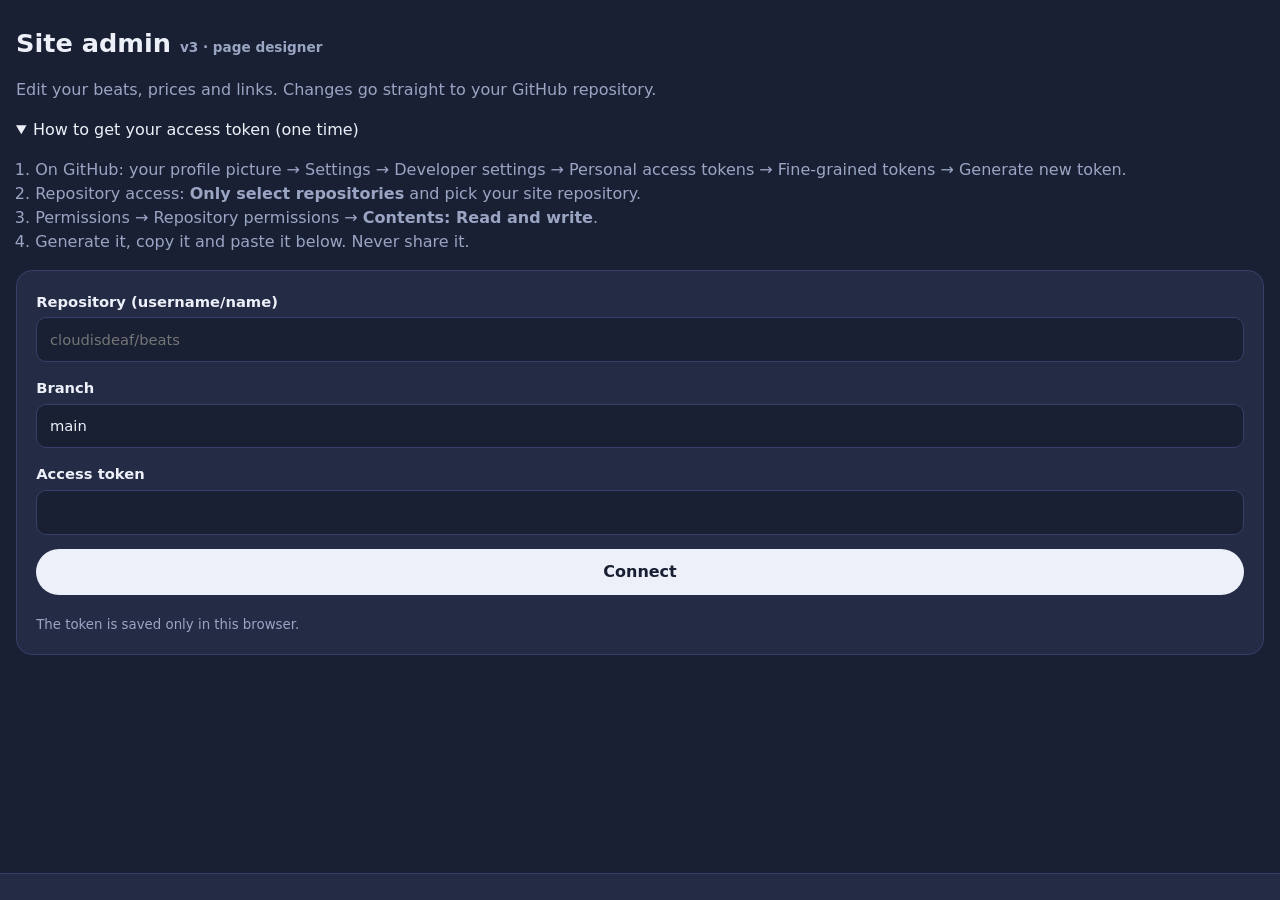
==== admin.html @ 8f8fac85 "admin.html" ====
<!DOCTYPE html>
<html lang="en">
<head>
<meta charset="utf-8">
<meta name="viewport" content="width=device-width, initial-scale=1">
<meta name="robots" content="noindex,nofollow">
<title>Site admin</title>
<style>
:root{--bg:#1a2033;--sf:#232b45;--ln:#36406a;--tx:#edf0f8;--mu:#9aa5c4;--ac:#a5b8ff}
*{box-sizing:border-box}
body{margin:0;background:var(--bg);color:var(--tx);font:16px/1.5 system-ui,-apple-system,"Segoe UI",sans-serif;padding-bottom:90px}
.w{width:min(1500px,100% - 2rem);margin:0 auto}
h1{font-size:1.6rem;margin:1.5rem 0 .2rem}h2{font-size:1.2rem;margin:2rem 0 .8rem}
p,small{color:var(--mu)}small{display:block;margin-top:.3rem;word-break:break-all}
.card{background:var(--sf);border:1px solid var(--ln);border-radius:16px;padding:1.2rem;margin:.8rem 0;display:grid;gap:.9rem}
label{display:grid;gap:.3rem;font-weight:600;font-size:.92rem}label.row{display:flex;gap:.6rem;align-items:center}
input,textarea,select{width:100%;background:var(--bg);color:var(--tx);border:1px solid var(--ln);border-radius:10px;padding:.65rem .8rem;font:inherit;font-weight:400}
input[type=checkbox]{width:auto}input[type=file]{padding:.5rem}
input:focus,textarea:focus,select:focus,button:focus-visible{outline:2px solid var(--ac);outline-offset:2px}
button{font:inherit;font-weight:600;border:0;border-radius:999px;padding:.7rem 1.3rem;cursor:pointer;background:var(--tx);color:var(--bg)}
button.sec{background:transparent;color:var(--tx);border:1px solid var(--ln)}button.del{background:transparent;color:#ff9b9b;border:1px solid #6a3640;justify-self:start}
button:disabled{opacity:.5;cursor:wait}
details{margin:1rem 0;color:var(--mu)}summary{cursor:pointer;color:var(--tx)}ol{padding-left:1.2rem}
.bar{position:fixed;left:0;right:0;bottom:0;background:var(--sf);border-top:1px solid var(--ln);padding:.8rem 0}
.bar .w{display:flex;gap:1rem;align-items:center;justify-content:space-between}#st{color:var(--mu);font-size:.9rem}
[hidden]{display:none!important}

.des{display:grid;grid-template-columns:minmax(0,1fr) 330px;gap:1rem;align-items:start}
@media(max-width:900px){.des{grid-template-columns:1fr}}
.des>.card{position:sticky;top:.5rem;max-height:calc(100vh - 1rem);overflow:auto;margin:0}
.tb{display:flex;flex-wrap:wrap;gap:.5rem;margin:.5rem 0}
.up{display:inline-block;cursor:pointer;border:1px solid var(--ln);border-radius:999px;padding:.7rem 1.3rem;font-weight:600;color:var(--tx)}
.stage{background:#0d1020;border:1px dashed var(--ln);padding:1rem;overflow:auto}.cvw{margin:0 auto}
.cv{position:relative;container-type:inline-size;aspect-ratio:var(--ar,16/7);background:radial-gradient(rgba(0,0,0,.1) 1px,transparent 1.3px) 0 0/7px 7px,var(--paper);color:var(--ink);outline:3px solid var(--ink);font-family:Arial,sans-serif}
.it{position:absolute;display:block;transform:rotate(calc(var(--r)*1deg));cursor:move;touch-action:none;user-select:none;-webkit-user-select:none}
.it.tx{font-size:calc(var(--fs)*1cqw);line-height:1.05;white-space:pre-wrap;word-break:break-word;color:var(--c,var(--ink))}
.it.tx.sh{text-shadow:.035em .035em 0 var(--acc),-.025em -.025em 0 var(--acc2)}
.it.hl{background:var(--acc);padding:.15em .35em}
.it.bt{background:var(--acc);border:3px solid var(--ink);box-shadow:.2em .2em 0 var(--ink);padding:.4em .7em;text-align:center;font-weight:700}
.it.im img{width:100%;display:block;pointer-events:none}.it.im.sh{filter:drop-shadow(3px 3px 0 var(--ink))}
.it.sel{outline:2px dashed #2a5bff;outline-offset:4px}
.hd,.rh{position:absolute;width:16px;height:16px;background:#2a5bff;border:2px solid #fff;border-radius:50%}
.hd{right:-12px;bottom:-12px;cursor:nwse-resize}.rh{left:calc(50% - 8px);top:-34px;cursor:grab}
.row2{display:flex;justify-content:space-between;align-items:center;gap:.6rem;flex-wrap:wrap;border-bottom:1px solid var(--ln);padding:.5rem 0}.row2 span{display:flex;gap:.4rem;flex-wrap:wrap}.ghost{opacity:.3}#bgc{grid-template-columns:repeat(auto-fit,minmax(220px,1fr))}
</style>
</head>
<body>
<div class="w">
<h1>Site admin <small style="display:inline;font-size:.85rem">v3 · page designer</small></h1>
<p>Edit your beats, prices and links. Changes go straight to your GitHub repository.</p>

<div id="login">
 <details open><summary>How to get your access token (one time)</summary><ol>
  <li>On GitHub: your profile picture &rarr; Settings &rarr; Developer settings &rarr; Personal access tokens &rarr; Fine-grained tokens &rarr; Generate new token.</li>
  <li>Repository access: <b>Only select repositories</b> and pick your site repository.</li>
  <li>Permissions &rarr; Repository permissions &rarr; <b>Contents: Read and write</b>.</li>
  <li>Generate it, copy it and paste it below. Never share it.</li></ol></details>
 <div class="card">
  <label>Repository (username/name)<input id="repo" placeholder="cloudisdeaf/beats"></label>
  <label>Branch<input id="br" value="main"></label>
  <label>Access token<input id="tk" type="password" autocomplete="off"></label>
  <button id="go">Connect</button>
  <small>The token is saved only in this browser.</small>
 </div>
</div>

<div id="ed" hidden>
 <h2>Page layout</h2><p>The page is a stack of blocks. Reorder or remove them, and add free canvases to place text, banners, images and stickers anywhere between sections.</p><div class="card" id="lay"></div>
 <h2 id="dz">Designer</h2><p>Desktop and mobile have separate layouts: switch the view and arrange each one on its own. Drag items to move them, use the round handles to resize and rotate, press Delete to remove.</p>
 <div class="tb"><button class="sec" id="vd">Desktop view</button><button class="sec" id="vm">Mobile view</button><button class="sec" id="adt">Add text</button><label class="up">Add image or sticker<input type="file" accept="image/*" id="adi" hidden></label><button class="sec" id="c2m">Copy desktop to mobile</button><button class="sec" id="m2d">Copy mobile to desktop</button></div>
 <div class="card" id="bgc"></div>
 <div class="des"><div class="stage"><div class="cvw" id="cvw"><div class="cv" id="cv"></div></div></div><div class="card" id="pn"></div></div>
 <h2>Style</h2><div class="card" id="sty"></div>
 <h2>Texts</h2><p>Change any other text on the page.</p><div class="card" id="txt"></div>
 <h2>Site settings</h2><div class="card" id="set"></div>
 <h2>Beats</h2><p>Upload only the preview with your voice tag. Newest beat goes first.</p>
 <button class="sec" id="add">Add a beat</button><div id="bts"></div>
 <h2>Licenses</h2><button class="sec" id="addlic">Add a license</button><div id="lic"></div>
 <h2>Account</h2><button class="sec" id="out">Disconnect this browser</button>
</div>
</div>

<div class="bar"><div class="w"><span id="st"></span><button id="pub" hidden>Publish changes</button></div></div>

<script>
const $=s=>document.querySelector(s),esc=s=>String(s??"").replace(/[&<>"]/g,c=>({"&":"&amp;","<":"&lt;",">":"&gt;",'"':"&quot;"}[c]));
let C=JSON.parse(localStorage.getItem("gh")||"{}"),D=null,F={};
const log=t=>$("#st").textContent=t;
const hdr=()=>({Authorization:"Bearer "+C.token,Accept:"application/vnd.github+json"});
const url=p=>`https://api.github.com/repos/${C.repo}/contents/${p}`;
const b64=f=>new Promise((ok,no)=>{const r=new FileReader();r.onload=()=>ok(r.result.split(",")[1]);r.onerror=no;r.readAsDataURL(f)});
const enc=s=>btoa(unescape(encodeURIComponent(s))),dec=s=>decodeURIComponent(escape(atob(s.replace(/\n/g,""))));
async function get(p){const r=await fetch(url(p)+"?ref="+encodeURIComponent(C.branch)+"&t="+Date.now(),{headers:hdr()});
 if(r.status===404)return null;if(!r.ok)throw new Error("GitHub answered "+r.status+". Check the repository name and the token.");return r.json()}
async function put(p,content,msg){const old=await get(p);
 const r=await fetch(url(p),{method:"PUT",headers:hdr(),body:JSON.stringify({message:msg,content,branch:C.branch,...(old?{sha:old.sha}:{})})});
 if(!r.ok)throw new Error(p+" failed ("+r.status+")")}
async function load(){const f=await get("data.json");if(!f)throw new Error("data.json was not found in the repository.");
 D=JSON.parse(dec(f.content));D.theme=Object.assign({paper:"#f4f1e8",ink:"#0d0d0d",acc:"#ffd400",acc2:"#e63a1e",hd:"Archivo Black",bd:"Space Mono"},D.theme);D.stickers=D.stickers||[];if(D.anim===undefined)D.anim=true;D.ticker=D.ticker||"new beats every week \u2022 tagged previews \u2022 clean files after payment \u2022 ";D.banner=D.banner||"";mig(D);cur=D.layout.find(k=>D.canvases[k])||"";D.texts=D.texts||{};$("#login").hidden=true;$("#ed").hidden=false;$("#pub").hidden=false;draw();design()}
function draw(){
 const s=(k,l,ph="")=>`<label>${l}<input data-k="${k}" value="${esc(D[k])}" placeholder="${ph}"></label>`;
 const c=(k,l)=>`<label>${l}<input type="color" data-k="theme.${k}" value="${esc(D.theme[k])}"></label>`;
 const fi=(f,i,o,l,cur)=>`<label>${l}<input type="file" accept="${f==="audio"?".mp3,audio/mpeg":"image/*"}" data-f="${f}" data-i="${i}" data-o="${o}"><small>${esc(cur||"Nothing uploaded")}</small></label>`;
 const n=(k,l,v)=>`<label>${l}<input type="number" data-t="num" data-k="${k}" value="${esc(v)}"></label>`;
 $("#set").innerHTML=s("artist","Artist name (logo, footer, page title)")+s("instagram","Instagram username (no @)")+s("youtube","YouTube channel URL")+s("email","Contact email (optional)")+s("paypal","PayPal.me username or link","e.g. cloudisdeaf")+`<label>Currency<select data-k="currency"><option${D.currency==="EUR"?" selected":""}>EUR</option><option${D.currency==="USD"?" selected":""}>USD</option></select></label>`;
 $("#lic").innerHTML=D.licenses.map((l,i)=>`<div class="card"><label>Name<input data-k="licenses.${i}.name" value="${esc(l.name)}"></label>${n(`licenses.${i}.price`,"Price",l.price)}<label>What is included (one per line)<textarea rows="5" data-t="list" data-k="licenses.${i}.features">${esc(l.features.join("\n"))}</textarea></label><label class="row"><input type="checkbox" data-t="chk" data-k="licenses.${i}.best" ${l.best?"checked":""}> Highlight this license</label><button class="del" data-dellic="${i}">Remove license</button></div>`).join("");
 $("#bts").innerHTML=D.beats.map((b,i)=>`<div class="card"><label>Title<input data-k="beats.${i}.title" value="${esc(b.title)}"></label>${n(`beats.${i}.bpm`,"BPM",b.bpm)}<label>Tags (comma separated)<input data-t="csv" data-k="beats.${i}.tags" value="${esc((b.tags||[]).join(", "))}"></label>${fi("audio",i,"beats","Preview MP3 (with voice tag)",b.audio)}${fi("cover",i,"beats","Cover image (optional)",b.cover)}<label>Checkout link (optional: BeatStars, Payhip... for automatic delivery)<input data-k="beats.${i}.buy" value="${esc(b.buy||"")}"></label><button class="del" data-del="${i}">Remove beat</button></div>`).join("")||"<p>No beats yet.</p>"}
document.addEventListener("input",e=>{const t=e.target,k=t.dataset.k;if(!k)return;const p=k.split(".");let o=D;while(p.length>1)o=o[p.shift()];
 let v=t.value;const ty=t.dataset.t;if(ty==="num")v=+v;if(ty==="list")v=v.split("\n").map(x=>x.trim()).filter(Boolean);if(ty==="csv")v=v.split(",").map(x=>x.trim()).filter(Boolean);if(ty==="chk")v=t.checked;o[p[0]]=v});
document.addEventListener("change",e=>{const t=e.target;if(!t.dataset.f||!t.files[0])return;const f=t.files[0],k=t.dataset.f,dir=k==="audio"?"beats/":k==="cover"?"covers/":"img/",p=dir+f.name.toLowerCase().replace(/[^a-z0-9.\-]+/g,"-"),o=t.dataset.o;
 F[p]=f;(o==="root"?D:D[o][+t.dataset.i])[k]=p;t.nextElementSibling.textContent=p+" (uploads when you publish)"});
document.addEventListener("click",e=>{const d=e.target.dataset;
 if(d.del!==undefined&&confirm("Remove this beat from the site?")){D.beats.splice(+d.del,1);draw()}
 if(d.dellic!==undefined&&confirm("Remove this license?")){D.licenses.splice(+d.dellic,1);draw()}
 if(d.delst!==undefined){D.stickers.splice(+d.delst,1);draw()}});
$("#addlic").onclick=()=>{D.licenses.push({name:"New license",price:50,features:["Describe what is included"]});draw()};
const FONTS=["Archivo Black","Permanent Marker","Space Mono","Bebas Neue","Anton","Special Elite","VT323","Inter"],P={},BN={beats:"Latest beats",licenses:"Licenses",payments:"How to pay",free:"Free use",faq:"Questions",contact:"Contact"};let sel=-1,view="d",cur="";
const lf=n=>{if(!n||document.getElementById("f"+n))return;const l=document.createElement("link");l.id="f"+n;l.rel="stylesheet";l.href="https://fonts.googleapis.com/css2?family="+n.replace(/ /g,"+")+"&display=swap";document.head.appendChild(l)};
const defHero=d=>{const L=[],b=d.banner?1:0;if(b)L.push({t:"img",src:d.banner,x:2,y:3,w:96,r:0,sh:1});(d.stickers||[]).filter(s=>s.img).forEach(s=>L.push({t:"img",src:s.img,x:+s.x||0,y:+s.y||0,w:Math.max(3,Math.round((+s.w||140)/12.8)),r:+s.r||0,sh:1,an:"w"}));
 L.push({t:"text",s:d.artist||"CloudIsDeaf",x:4,y:b?46:14,w:92,fs:b?9:11,f:"Archivo Black",sh:1,r:0},{t:"text",s:d.tagline||"Type beats made for late nights.",x:4,y:b?72:62,w:55,fs:2.1,f:"Space Mono",hl:1,r:0},{t:"text",s:"hear the beats",x:4,y:b?85:80,w:20,fs:1.9,f:"Space Mono",btn:1,link:"#beats",r:0});
 if(!b&&!(d.stickers||[]).length)L.push({t:"text",s:"\u2605",x:84,y:4,w:12,fs:11,f:"Archivo Black",c:"#e63a1e",an:"s",r:0},{t:"text",s:"ADVISORY\nheavy 808s inside",x:70,y:72,w:22,fs:1.6,f:"Space Mono",hl:1,r:-4});
 return{ar:"16/7",arm:"4/5",items:L}};
const mig=d=>{if(!d.canvases||!d.layout){const H=d.hero||defHero(d),c=i=>({x:i.x,y:i.y,w:i.w,fs:i.fs,r:i.r||0});d.canvases={hero:{name:"Top banner",ar:{d:H.ar||"16/7",m:H.arm||"4/5"},bg:{c:"",img:"",pat:"none"},items:H.items.map(i=>({...i,d:c(i),m:c(i)}))}};d.layout=["hero","beats","licenses","payments","free","faq","contact"]}delete d.hero;d.layout=d.layout.filter(k=>BN[k]||d.canvases[k])};
const bgs=b=>[b.pat==="dots"?"radial-gradient(rgba(0,0,0,.12) 1px,transparent 1.3px) 0 0/7px 7px":b.pat==="lines"?"repeating-linear-gradient(135deg,transparent 0 14px,rgba(0,0,0,.06) 14px 16px)":"",b.img?`url('${b.img}') center/cover`:"",b.c||"transparent"].filter(Boolean).join(",");
const B=()=>D&&D.canvases[cur];
const ist=(i,g)=>`left:${g.x}%;top:${g.y}%;width:${g.w}%;--r:${g.r||0};--fs:${g.fs||4};${i.c?`--c:${i.c};`:""}${i.t==="text"?`font-family:'${i.f||"Space Mono"}',sans-serif`:""}`;
const icl=i=>`it ${i.t==="img"?"im":"tx"}${i.sh?" sh":""}${i.hl?" hl":""}${i.btn?" bt":""}`;
const addFile=f=>{const p="img/"+f.name.toLowerCase().replace(/[^a-z0-9.\-]+/g,"-");F[p]=f;P[p]=URL.createObjectURL(f);return p};
function rc(){const b=B(),cv=$("#cv"),st=$(".stage");if(!b){cv.innerHTML="";return}
 for(const k of["paper","ink","acc","acc2"])st.style.setProperty("--"+k,D.theme[k]);
 $("#cvw").style.maxWidth=view==="m"?"390px":"none";cv.style.setProperty("--ar",b.ar[view]);cv.style.background=bgs({...b.bg,c:b.bg.c||D.theme.paper,img:P[b.bg.img]||b.bg.img});
 $("#vd").style.outline=view==="d"?"2px solid #a5b8ff":"";$("#vm").style.outline=view==="m"?"2px solid #a5b8ff":"";
 cv.innerHTML=b.items.map((i,n)=>{lf(i.f);const hid=view==="d"?i.hd:i.hm;return`<div class="${icl(i)}${hid?" ghost":""}${n===sel?" sel":""}" data-i="${n}" style="${ist(i,i[view]||i.d)}">${i.t==="img"?`<img alt="" draggable="false" src="${esc(P[i.src]||i.src)}">`:esc(i.s)}${n===sel?'<span class="hd"></span><span class="rh"></span>':""}</div>`}).join("")}
function lay(){const L=D.layout,rm=Object.keys(BN).filter(k=>!L.includes(k));
 $("#lay").innerHTML=L.map(id=>{const c=D.canvases[id];return`<div class="row2"><b>${esc(c?c.name:BN[id])}${c?" (free canvas"+(id===cur?", editing":"")+")":""}</b><span>${c?`<button class="sec" data-m="ed" data-id="${id}">Edit</button>`:""}<button class="sec" data-m="up" data-id="${id}">Up</button><button class="sec" data-m="dn" data-id="${id}">Down</button><button class="del" data-m="rm" data-id="${id}">Remove</button></span></div>`}).join("")+`<div class="tb"><button class="sec" id="adc">Add a free canvas</button>${rm.map(k=>`<button class="sec" data-m="back" data-id="${k}">Restore: ${BN[k]}</button>`).join("")}</div>`}
$("#lay").addEventListener("click",e=>{const m=e.target.dataset.m,id=e.target.dataset.id,L=D.layout,n=L.indexOf(id),ct=L.indexOf("contact")>-1?L.indexOf("contact"):L.length;
 if(e.target.id==="adc"){const k="c"+Date.now().toString(36);D.canvases[k]={name:"Canvas "+(Object.keys(D.canvases).length+1),ar:{d:"16/6",m:"1/1"},bg:{c:"",img:"",pat:"none"},items:[]};L.splice(ct,0,k);cur=k;sel=-1}
 else if(!m)return;
 else if(m==="up"&&n>0)[L[n-1],L[n]]=[L[n],L[n-1]];
 else if(m==="dn"&&n<L.length-1)[L[n+1],L[n]]=[L[n],L[n+1]];
 else if(m==="rm"){if(!confirm("Remove this block from the page?"))return;L.splice(n,1);if(D.canvases[id]){delete D.canvases[id];if(cur===id){cur=L.find(k=>D.canvases[k])||"";sel=-1}}}
 else if(m==="back")L.splice(ct,0,id);
 else if(m==="ed"){cur=id;sel=-1}
 lay();bgp();rc();pn();if(m==="ed"||e.target.id==="adc")$("#dz").scrollIntoView({behavior:"smooth"})});
function bgp(){const b=B(),p=$("#bgc");if(!b){p.innerHTML="<p>Add a free canvas in the page layout above to design it here.</p>";return}
 const k=x=>`canvases.${cur}.${x}`;
 p.innerHTML=`<label>Name<input data-k="${k("name")}" value="${esc(b.name)}"></label><label>Shape on desktop (width/height)<input data-k="${k("ar.d")}" value="${esc(b.ar.d)}"></label><label>Shape on mobile (width/height)<input data-k="${k("ar.m")}" value="${esc(b.ar.m)}"></label><label>Background color<input type="color" data-k="${k("bg.c")}" value="${b.bg.c||"#ffffff"}"></label><button class="sec" data-m="nobg">Use page background</button><label>Background pattern<select data-k="${k("bg.pat")}">${[["none","None"],["dots","Dots"],["lines","Stripes"]].map(a=>`<option value="${a[0]}"${a[0]===b.bg.pat?" selected":""}>${a[1]}</option>`).join("")}</select></label><label>Background image<input type="file" accept="image/*" id="bgi"><small>${esc(b.bg.img||"None")}</small></label><button class="sec" data-m="nobi">Remove background image</button>`}
$("#bgc").addEventListener("click",e=>{const m=e.target.dataset.m,b=B();if(!b)return;if(m==="nobg")b.bg.c="";else if(m==="nobi")b.bg.img="";else return;bgp();rc()});
$("#bgc").addEventListener("change",e=>{if(e.target.id==="bgi"&&e.target.files[0]){B().bg.img=addFile(e.target.files[0]);bgp();rc()}});
function pn(){const b=B(),i=b&&b.items[sel],p=$("#pn");if(!i){p.innerHTML="<p>Select an item on the canvas, or add one with the buttons above.</p>";return}
 const G=i[view]||i.d,V=view==="d"?"desktop":"mobile",
 f=(k,l,t="text",x="")=>`<label>${l}<input type="${t}" data-p="${k}" value="${esc(i[k]??"")}" ${x}></label>`,
 gf=(k,l,x="")=>`<label>${l} (${V})<input type="number" data-g="${k}" value="${esc(G[k]??"")}" ${x}></label>`,
 ck=(k,l)=>`<label class="row"><input type="checkbox" data-p="${k}" data-c="1" ${i[k]?"checked":""}> ${l}</label>`;
 p.innerHTML=(i.t==="text"?`<label>Text<textarea rows="3" data-p="s">${esc(i.s)}</textarea></label><label>Font<select data-p="f">${FONTS.map(x=>`<option${x===i.f?" selected":""}>${x}</option>`).join("")}</select></label>`+gf("fs","Size",'step="0.1" min="0.5"')+`<label>Color<input type="color" data-p="c" value="${i.c||D.theme.ink}"></label>`+ck("sh","Punk shadow")+ck("hl","Highlighter")+ck("btn","Button style")+f("link","Link (optional, for example #beats)"):`<label>Replace image<input type="file" accept="image/*" id="rpl"></label>`+ck("sh","Drop shadow"))
 +gf("w","Width (%)",'step="0.5" min="2"')+gf("r","Rotation (degrees)")+ck("hd","Hide on desktop")+ck("hm","Hide on mobile")+`<label>Animation<select data-p="an">${[["","None"],["w","Wobble"],["s","Spin"],["p","Pulse"]].map(a=>`<option value="${a[0]}"${a[0]===(i.an||"")?" selected":""}>${a[1]}</option>`).join("")}</select></label><div class="tb"><button class="sec" data-a="up">Forward</button><button class="sec" data-a="dn">Back</button><button class="sec" data-a="dup">Duplicate</button><button class="del" data-a="rm">Delete</button></div>`}
function design(){const t=D.theme,o=v=>FONTS.map(x=>`<option${x===v?" selected":""}>${x}</option>`).join(""),c=(k,l)=>`<label>${l}<input type="color" data-k="theme.${k}" value="${esc(t[k])}"></label>`;
 $("#sty").innerHTML=`<label>Heading font (titles of each section)<select data-k="theme.hd">${o(t.hd)}</select></label><label>Body font<select data-k="theme.bd">${o(t.bd)}</select></label>`+c("paper","Page background color")+c("ink","Text and border color")+c("acc","Accent color")+c("acc2","Second accent color")+`<label>Page background pattern<select data-k="theme.pat"><option value="dots"${t.pat!=="none"?" selected":""}>Dots</option><option value="none"${t.pat==="none"?" selected":""}>None</option></select></label><label>Scrolling strip text<input data-k="ticker" value="${esc(D.ticker)}"></label><label class="row"><input type="checkbox" data-t="chk" data-k="anim" ${D.anim?"checked":""}> Animations on</label>`;
 lay();bgp();rc();pn();
 fetch("index.html?t="+Date.now()).then(r=>r.text()).then(h=>{const d=new DOMParser().parseFromString(h,"text/html");
  $("#txt").innerHTML=[...d.querySelectorAll("[data-tx]")].map(e=>`<label>${esc(e.textContent.trim().slice(0,45))}<textarea rows="2" data-x="${e.dataset.tx}">${esc(D.texts[e.dataset.tx]??e.textContent.trim())}</textarea></label>`).join("")||"<p>No texts found.</p>"}).catch(()=>{$("#txt").innerHTML="<p>Could not load the list of texts.</p>"})}
document.addEventListener("input",e=>{if(e.target.dataset.k&&D&&cur)rc()});
$("#txt").addEventListener("input",e=>{const k=e.target.dataset.x;if(k)D.texts[k]=e.target.value});
$("#pn").addEventListener("input",e=>{const t=e.target,i=B()&&B().items[sel];if(!i)return;
 if(t.dataset.g)(i[view]=i[view]||{...i.d})[t.dataset.g]=+t.value;else if(t.dataset.p)i[t.dataset.p]=t.dataset.c?t.checked:t.value;else return;rc()});
$("#pn").addEventListener("change",e=>{if(e.target.id==="rpl"&&e.target.files[0]){B().items[sel].src=addFile(e.target.files[0]);rc()}});
$("#pn").addEventListener("click",e=>{const a=e.target.dataset.a,L=B()&&B().items;if(!a||sel<0)return;
 if(a==="rm"){L.splice(sel,1);sel=-1}
 else if(a==="dup"){const c=JSON.parse(JSON.stringify(L[sel]));c.d.x+=3;c.d.y+=3;c.m.x+=3;c.m.y+=3;L.push(c);sel=L.length-1}
 else{const j=a==="up"?sel+1:sel-1;if(j>=0&&j<L.length){[L[sel],L[j]]=[L[j],L[sel]];sel=j}}
 rc();pn()});
const nw=o=>{const b=B();if(!b){alert("Add a free canvas first.");return}b.items.push(o);sel=b.items.length-1;rc();pn()};
$("#adt").onclick=()=>nw({t:"text",s:"New text",f:D.theme.bd,d:{x:10,y:40,w:40,fs:4,r:0},m:{x:10,y:40,w:60,fs:6,r:0}});
$("#adi").onchange=e=>{const f=e.target.files[0];if(!f)return;nw({t:"img",src:addFile(f),sh:1,d:{x:30,y:20,w:20,r:0},m:{x:30,y:20,w:35,r:0}});e.target.value=""};
$("#vd").onclick=()=>{view="d";rc();pn()};$("#vm").onclick=()=>{view="m";rc();pn()};
const cp=(a,z)=>{const b=B();if(b&&confirm("Copy the "+(a==="d"?"desktop":"mobile")+" layout of every item to "+(z==="d"?"desktop":"mobile")+"?")){b.items.forEach(i=>i[z]={...i[a]});rc();pn()}};
$("#c2m").onclick=()=>cp("d","m");$("#m2d").onclick=()=>cp("m","d");
document.addEventListener("keydown",e=>{const b=B();if(e.key==="Delete"&&b&&sel>-1&&!/INPUT|TEXTAREA|SELECT/.test(e.target.tagName)){b.items.splice(sel,1);sel=-1;rc();pn()}});
$("#cv").addEventListener("pointerdown",e=>{const b=B(),hd=e.target.closest(".hd,.rh"),el=e.target.closest(".it");
 if(!b||!el){sel=-1;rc();pn();return}
 e.preventDefault();const n=+el.dataset.i,it=b.items[n],g=(it[view]=it[view]||{...it.d}),r=$("#cv").getBoundingClientRect(),bb=el.getBoundingClientRect(),cx=bb.left+bb.width/2,cy=bb.top+bb.height/2,mode=hd?(hd.classList.contains("rh")?"r":"s"):"m",s0={x:e.clientX,y:e.clientY,ix:g.x,iy:g.y,iw:g.w};
 if(sel!==n){sel=n;rc();pn()}
 const mv=ev=>{const dx=(ev.clientX-s0.x)/r.width*100,dy=(ev.clientY-s0.y)/r.height*100;
  if(mode==="m"){g.x=+(s0.ix+dx).toFixed(1);g.y=+(s0.iy+dy).toFixed(1)}
  else if(mode==="s")g.w=Math.max(2,+(s0.iw+dx).toFixed(1));
  else g.r=Math.round(Math.atan2(ev.clientY-cy,ev.clientX-cx)*180/Math.PI+90);
  rc()},up=()=>{removeEventListener("pointermove",mv);removeEventListener("pointerup",up);pn()};
 addEventListener("pointermove",mv);addEventListener("pointerup",up)});
$("#add").onclick=()=>{D.beats.unshift({title:"New beat",bpm:140,tags:[],audio:"",cover:""});draw()};
$("#go").onclick=async()=>{C={repo:$("#repo").value.trim(),branch:$("#br").value.trim()||"main",token:$("#tk").value.trim()};
 localStorage.setItem("gh",JSON.stringify(C));log("Connecting...");try{await load();log("Connected.")}catch(e){log("Error: "+e.message)}};
$("#out").onclick=()=>{localStorage.removeItem("gh");location.reload()};
$("#pub").onclick=async()=>{const b=$("#pub");b.disabled=true;
 try{for(const[p,f]of Object.entries(F)){log("Uploading "+p+"...");await put(p,await b64(f),"Upload "+p)}F={};
  log("Saving site data...");await put("data.json",enc(JSON.stringify(D,null,2)+"\n"),"Update site data");
  log("Published. The site updates in about a minute.")}catch(e){log("Error: "+e.message)}b.disabled=false};
$("#repo").value=C.repo||"";$("#br").value=C.branch||"main";
if(C.token){log("Connecting...");load().then(()=>log("Connected.")).catch(e=>{log("Error: "+e.message)})}
</script>
</body>
</html>
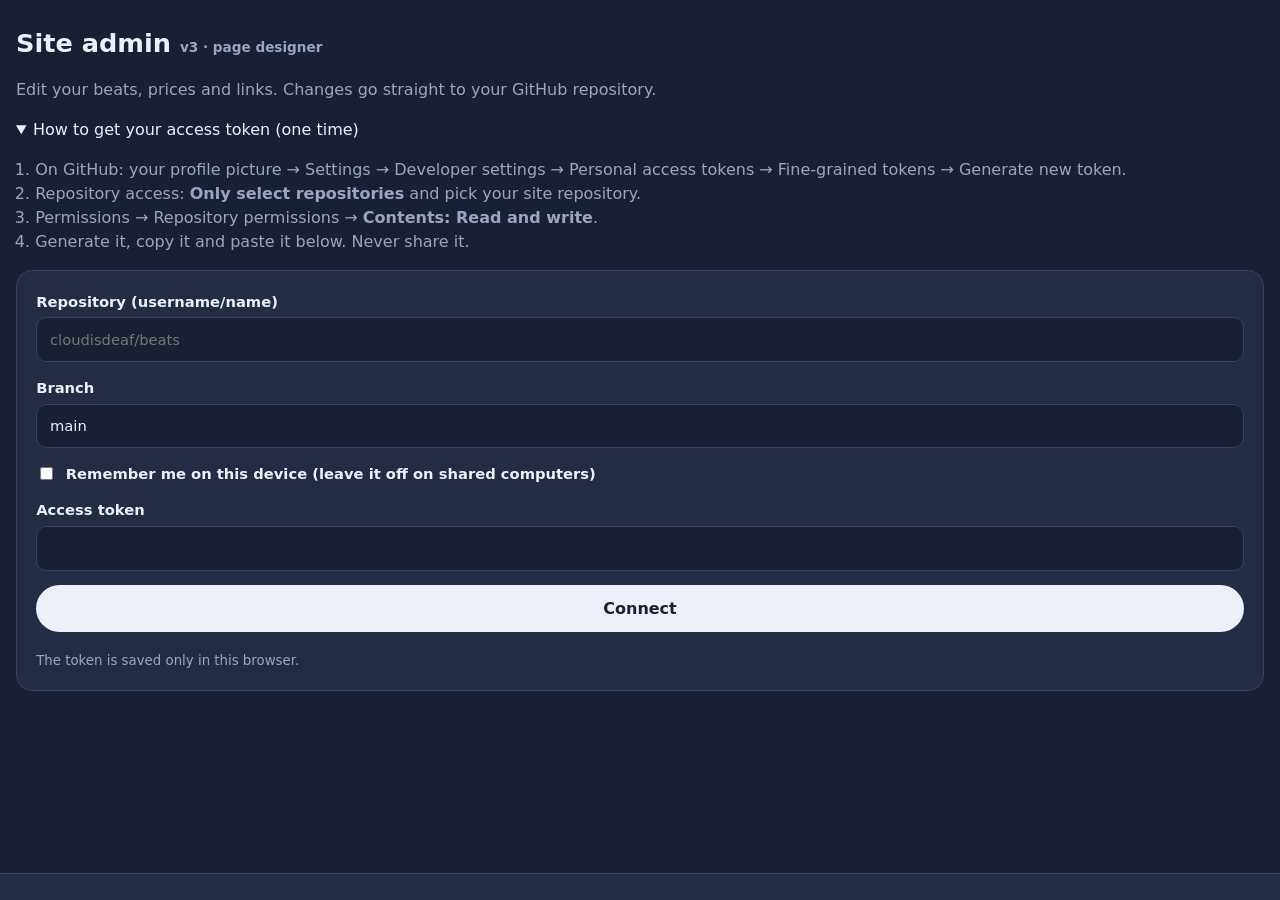
==== commit 4b44b532: "Add files via upload" ====
--- a/admin.html
+++ b/admin.html
@@ -5,6 +5,7 @@
 <meta name="viewport" content="width=device-width, initial-scale=1">
 <meta name="robots" content="noindex,nofollow">
 <title>Site admin</title>
+<meta http-equiv="Content-Security-Policy" content="default-src 'self'; script-src 'self' 'unsafe-inline'; style-src 'self' 'unsafe-inline'; img-src 'self' data: blob: https:; media-src 'self' blob:; font-src 'self'; connect-src 'self' https://api.github.com https://*.workers.dev; frame-src 'self'; object-src 'none'; base-uri 'self'; form-action 'self'">
 <style>
 :root{--bg:#1a2033;--sf:#232b45;--ln:#36406a;--tx:#edf0f8;--mu:#9aa5c4;--ac:#a5b8ff}
 *{box-sizing:border-box}
@@ -42,6 +43,8 @@
 .hd,.rh{position:absolute;width:16px;height:16px;background:#2a5bff;border:2px solid #fff;border-radius:50%}
 .hd{right:-12px;bottom:-12px;cursor:nwse-resize}.rh{left:calc(50% - 8px);top:-34px;cursor:grab}
 .row2{display:flex;justify-content:space-between;align-items:center;gap:.6rem;flex-wrap:wrap;border-bottom:1px solid var(--ln);padding:.5rem 0}.row2 span{display:flex;gap:.4rem;flex-wrap:wrap}.ghost{opacity:.3}#bgc{grid-template-columns:repeat(auto-fit,minmax(220px,1fr))}
+.tb label{display:flex;gap:.5rem;align-items:center;flex-direction:row}.fw{margin:0 auto;overflow:hidden;background:#fff;border:1px solid var(--ln)}.fw iframe{border:0;background:#fff;display:block}
+.ro{position:sticky;top:0;z-index:5;background:var(--sf);border:1px solid var(--ln);padding:.5rem .8rem;font:600 .85rem ui-monospace,Consolas,monospace;margin:.5rem 0;word-break:break-word}
 </style>
 </head>
 <body>
@@ -58,7 +61,7 @@
  <div class="card">
   <label>Repository (username/name)<input id="repo" placeholder="cloudisdeaf/beats"></label>
   <label>Branch<input id="br" value="main"></label>
-  <label>Access token<input id="tk" type="password" autocomplete="off"></label>
+  <label class="row"><input type="checkbox" id="rem"> Remember me on this device (leave it off on shared computers)</label><label>Access token<input id="tk" type="password" autocomplete="off"></label>
   <button id="go">Connect</button>
   <small>The token is saved only in this browser.</small>
  </div>
@@ -66,10 +69,20 @@
 
 <div id="ed" hidden>
  <h2>Page layout</h2><p>The page is a stack of blocks. Reorder or remove them, and add free canvases to place text, banners, images and stickers anywhere between sections.</p><div class="card" id="lay"></div>
- <h2 id="dz">Designer</h2><p>Desktop and mobile have separate layouts: switch the view and arrange each one on its own. Drag items to move them, use the round handles to resize and rotate, press Delete to remove.</p>
+ <h2 id="dz">Designer</h2><p>Desktop and mobile have separate layouts: switch the view and arrange each one on its own. Drag items to move them, use the round handles to resize and rotate. Delete removes an item (on mobile it only hides it).</p>
  <div class="tb"><button class="sec" id="vd">Desktop view</button><button class="sec" id="vm">Mobile view</button><button class="sec" id="adt">Add text</button><label class="up">Add image or sticker<input type="file" accept="image/*" id="adi" hidden></label><button class="sec" id="c2m">Copy desktop to mobile</button><button class="sec" id="m2d">Copy mobile to desktop</button></div>
  <div class="card" id="bgc"></div>
- <div class="des"><div class="stage"><div class="cvw" id="cvw"><div class="cv" id="cv"></div></div></div><div class="card" id="pn"></div></div>
+ <div class="tb"><label>Place new items on <select id="tgt"></select></label><label>Snap to grid <select id="snap"><option value="0">Off</option><option value="1">1%</option><option value="2.5">2.5%</option><option value="5" selected>5%</option><option value="10">10%</option></select></label><label>Preview screen width <select id="pw"><option value="1920" selected>1920 px</option><option value="1600">1600 px</option><option value="1440">1440 px</option><option value="1366">1366 px</option><option value="1280">1280 px</option></select></label><label><input type="checkbox" id="grid" checked> Show grid and rulers</label></div>
+ <div class="ro" id="ro">Click an item in the preview to select it.</div>
+ <div class="des"><div class="stage"><div class="fw" id="fw"><iframe id="fr" name="ed" title="Page preview"></iframe></div></div><div class="card" id="pn"></div></div>
+ <h2>Pages</h2><p>The Beats page is always on. Switch the other pages public or private: a private page disappears from the menu and cannot be opened.</p><div class="card" id="pgs"></div>
+ <h2>Album of the week</h2><div class="card" id="alb"></div>
+ <h2>Projects</h2><button class="sec" id="adp">Add a project</button><div id="prj"></div>
+ <h2>All items</h2><p>Every sticker, image and text on your page. Untick Mobile to hide an item on phones without touching the desktop.</p><div class="tb"><button class="sec" id="hm1">Hide every image on mobile</button><button class="sec" id="hm0">Show every item on mobile</button></div><div class="card" id="ly"></div>
+ <h2>Shop (automatic delivery)</h2><p>Connect the order server (see SETUP.md). Without it, buyers pay through your PayPal.me link and you deliver by hand.</p><div class="card" id="shp"></div>
+ <h2>Legal details</h2><p>Shown on the Legal page (link in the footer). Fill them in before publishing, and ask a gestor if you are unsure what you must include.</p><div class="card" id="lgl"></div>
+ <h2>Translations</h2><p>English is the default. The built-in texts already come translated; here you can edit them or translate your own texts (hero texts, licenses, album notes, projects). Pick a language to also preview it above.</p>
+ <div class="card"><label>Language<select id="tl"><option value="en">English</option><option value="es">Español</option><option value="ca">Català</option><option value="fr">Français</option><option value="de">Deutsch</option><option value="ja">日本語</option></select></label><div id="tlist"></div></div>
  <h2>Style</h2><div class="card" id="sty"></div>
  <h2>Texts</h2><p>Change any other text on the page.</p><div class="card" id="txt"></div>
  <h2>Site settings</h2><div class="card" id="set"></div>
@@ -84,7 +97,7 @@
 
 <script>
 const $=s=>document.querySelector(s),esc=s=>String(s??"").replace(/[&<>"]/g,c=>({"&":"&amp;","<":"&lt;",">":"&gt;",'"':"&quot;"}[c]));
-let C=JSON.parse(localStorage.getItem("gh")||"{}"),D=null,F={};
+let C={};try{C=JSON.parse(localStorage.getItem("gh")||sessionStorage.getItem("gh")||"{}")}catch(_){C={}}let D=null,F={};const uid=p=>p+"-"+Math.random().toString(36).slice(2,8);
 const log=t=>$("#st").textContent=t;
 const hdr=()=>({Authorization:"Bearer "+C.token,Accept:"application/vnd.github+json"});
 const url=p=>`https://api.github.com/repos/${C.repo}/contents/${p}`;
@@ -104,92 +117,157 @@
  const n=(k,l,v)=>`<label>${l}<input type="number" data-t="num" data-k="${k}" value="${esc(v)}"></label>`;
  $("#set").innerHTML=s("artist","Artist name (logo, footer, page title)")+s("instagram","Instagram username (no @)")+s("youtube","YouTube channel URL")+s("email","Contact email (optional)")+s("paypal","PayPal.me username or link","e.g. cloudisdeaf")+`<label>Currency<select data-k="currency"><option${D.currency==="EUR"?" selected":""}>EUR</option><option${D.currency==="USD"?" selected":""}>USD</option></select></label>`;
  $("#lic").innerHTML=D.licenses.map((l,i)=>`<div class="card"><label>Name<input data-k="licenses.${i}.name" value="${esc(l.name)}"></label>${n(`licenses.${i}.price`,"Price",l.price)}<label>What is included (one per line)<textarea rows="5" data-t="list" data-k="licenses.${i}.features">${esc(l.features.join("\n"))}</textarea></label><label class="row"><input type="checkbox" data-t="chk" data-k="licenses.${i}.best" ${l.best?"checked":""}> Highlight this license</label><button class="del" data-dellic="${i}">Remove license</button></div>`).join("");
- $("#bts").innerHTML=D.beats.map((b,i)=>`<div class="card"><label>Title<input data-k="beats.${i}.title" value="${esc(b.title)}"></label>${n(`beats.${i}.bpm`,"BPM",b.bpm)}<label>Tags (comma separated)<input data-t="csv" data-k="beats.${i}.tags" value="${esc((b.tags||[]).join(", "))}"></label>${fi("audio",i,"beats","Preview MP3 (with voice tag)",b.audio)}${fi("cover",i,"beats","Cover image (optional)",b.cover)}<label>Checkout link (optional: BeatStars, Payhip... for automatic delivery)<input data-k="beats.${i}.buy" value="${esc(b.buy||"")}"></label><button class="del" data-del="${i}">Remove beat</button></div>`).join("")||"<p>No beats yet.</p>"}
+ $("#bts").innerHTML=D.beats.map((b,i)=>`<div class="card"><label>Title<input data-k="beats.${i}.title" value="${esc(b.title)}"></label>${n(`beats.${i}.bpm`,"BPM",b.bpm)}<label>Tags (comma separated)<input data-t="csv" data-k="beats.${i}.tags" value="${esc((b.tags||[]).join(", "))}"></label>${fi("audio",i,"beats","Preview MP3 (with voice tag)",b.audio)}${fi("cover",i,"beats","Cover image (optional)",b.cover)}<label>Checkout link (optional: BeatStars, Payhip... for automatic delivery)<input data-k="beats.${i}.buy" value="${esc(b.buy||"")}"></label>${gn(b,i)}<button class="del" data-del="${i}">Remove beat</button></div>`).join("")||"<p>No beats yet.</p>"}
 document.addEventListener("input",e=>{const t=e.target,k=t.dataset.k;if(!k)return;const p=k.split(".");let o=D;while(p.length>1)o=o[p.shift()];
  let v=t.value;const ty=t.dataset.t;if(ty==="num")v=+v;if(ty==="list")v=v.split("\n").map(x=>x.trim()).filter(Boolean);if(ty==="csv")v=v.split(",").map(x=>x.trim()).filter(Boolean);if(ty==="chk")v=t.checked;o[p[0]]=v});
 document.addEventListener("change",e=>{const t=e.target;if(!t.dataset.f||!t.files[0])return;const f=t.files[0],k=t.dataset.f,dir=k==="audio"?"beats/":k==="cover"?"covers/":"img/",p=dir+f.name.toLowerCase().replace(/[^a-z0-9.\-]+/g,"-"),o=t.dataset.o;
- F[p]=f;(o==="root"?D:D[o][+t.dataset.i])[k]=p;t.nextElementSibling.textContent=p+" (uploads when you publish)"});
+ F[p]=f;if(k!=="audio"){P[p]=URL.createObjectURL(f);rf()}(()=>{const base=o==="root"?D:o.split(".").reduce((x,q)=>x[q],D);return t.dataset.i===""||o==="root"?base:base[+t.dataset.i]})()[k]=p;t.nextElementSibling.textContent=p+" (uploads when you publish)"});
 document.addEventListener("click",e=>{const d=e.target.dataset;
  if(d.del!==undefined&&confirm("Remove this beat from the site?")){D.beats.splice(+d.del,1);draw()}
  if(d.dellic!==undefined&&confirm("Remove this license?")){D.licenses.splice(+d.dellic,1);draw()}
  if(d.delst!==undefined){D.stickers.splice(+d.delst,1);draw()}});
-$("#addlic").onclick=()=>{D.licenses.push({name:"New license",price:50,features:["Describe what is included"]});draw()};
-const FONTS=["Archivo Black","Permanent Marker","Space Mono","Bebas Neue","Anton","Special Elite","VT323","Inter"],P={},BN={beats:"Latest beats",licenses:"Licenses",payments:"How to pay",free:"Free use",faq:"Questions",contact:"Contact"};let sel=-1,view="d",cur="";
-const lf=n=>{if(!n||document.getElementById("f"+n))return;const l=document.createElement("link");l.id="f"+n;l.rel="stylesheet";l.href="https://fonts.googleapis.com/css2?family="+n.replace(/ /g,"+")+"&display=swap";document.head.appendChild(l)};
+$("#addlic").onclick=()=>{D.licenses.push({lid:uid("lic"),name:"New license",price:50,features:["Describe what is included"]});draw()};
+const FONTS=["Archivo Black","Permanent Marker","Space Mono","Bebas Neue","Anton","Special Elite","VT323","Inter"],P={},BN={beats:"Latest beats",licenses:"Licenses",payments:"How to pay",free:"Free use",faq:"Questions",contact:"Contact"};let sel=null,view="d",cur="",W=null,T="page",tm;
 const defHero=d=>{const L=[],b=d.banner?1:0;if(b)L.push({t:"img",src:d.banner,x:2,y:3,w:96,r:0,sh:1});(d.stickers||[]).filter(s=>s.img).forEach(s=>L.push({t:"img",src:s.img,x:+s.x||0,y:+s.y||0,w:Math.max(3,Math.round((+s.w||140)/12.8)),r:+s.r||0,sh:1,an:"w"}));
  L.push({t:"text",s:d.artist||"CloudIsDeaf",x:4,y:b?46:14,w:92,fs:b?9:11,f:"Archivo Black",sh:1,r:0},{t:"text",s:d.tagline||"Type beats made for late nights.",x:4,y:b?72:62,w:55,fs:2.1,f:"Space Mono",hl:1,r:0},{t:"text",s:"hear the beats",x:4,y:b?85:80,w:20,fs:1.9,f:"Space Mono",btn:1,link:"#beats",r:0});
  if(!b&&!(d.stickers||[]).length)L.push({t:"text",s:"\u2605",x:84,y:4,w:12,fs:11,f:"Archivo Black",c:"#e63a1e",an:"s",r:0},{t:"text",s:"ADVISORY\nheavy 808s inside",x:70,y:72,w:22,fs:1.6,f:"Space Mono",hl:1,r:-4});
  return{ar:"16/7",arm:"4/5",items:L}};
-const mig=d=>{if(!d.canvases||!d.layout){const H=d.hero||defHero(d),c=i=>({x:i.x,y:i.y,w:i.w,fs:i.fs,r:i.r||0});d.canvases={hero:{name:"Top banner",ar:{d:H.ar||"16/7",m:H.arm||"4/5"},bg:{c:"",img:"",pat:"none"},items:H.items.map(i=>({...i,d:c(i),m:c(i)}))}};d.layout=["hero","beats","licenses","payments","free","faq","contact"]}delete d.hero;d.layout=d.layout.filter(k=>BN[k]||d.canvases[k])};
-const bgs=b=>[b.pat==="dots"?"radial-gradient(rgba(0,0,0,.12) 1px,transparent 1.3px) 0 0/7px 7px":b.pat==="lines"?"repeating-linear-gradient(135deg,transparent 0 14px,rgba(0,0,0,.06) 14px 16px)":"",b.img?`url('${b.img}') center/cover`:"",b.c||"transparent"].filter(Boolean).join(",");
+const mig=d=>{if(!d.canvases||!d.layout){const H=d.hero||defHero(d);if(d.hero&&(d.banner||(d.stickers||[]).length))H.items=[...defHero({banner:d.banner,stickers:d.stickers}).items.filter(i=>i.t==="img"),...H.items];const c=i=>({x:i.x,y:i.y,w:i.w,fs:i.fs,r:i.r||0});d.canvases={hero:{name:"Top banner",ar:{d:H.ar||"16/7",m:H.arm||"4/5"},bg:{c:"",img:"",pat:"none"},items:H.items.map(i=>({...i,d:c(i),m:c(i)}))}};d.layout=["hero","beats","licenses","payments","free","faq","contact"]}delete d.hero;d.over=d.over||{};d.licenses=Array.isArray(d.licenses)?d.licenses:[];d.beats=Array.isArray(d.beats)?d.beats:[];d.shop=d.shop||{api:""};d.licenses.forEach(l=>{l.lid=l.lid||uid("lic");l.features=Array.isArray(l.features)?l.features:[]});d.beats.forEach(b=>{b.id=b.id||uid("beat");b.files=b.files||{};b.genres=b.genres||[];b.tags=b.tags||[]});d.i18n=d.i18n||{};d.legal=d.legal||{who:"",email:""};d.album=d.album||{on:false,week:"",title:"",artist:"",year:"",cover:"",note:"",links:{}};d.album.links=d.album.links||{};d.projects=d.projects||{on:false,items:[]};d.genres=d.genres||["Trap","R&B","Crank","Jerk","Melodic","Drill","Rage"];d.layout=d.layout.filter(k=>BN[k]||d.canvases[k])};
 const B=()=>D&&D.canvases[cur];
-const ist=(i,g)=>`left:${g.x}%;top:${g.y}%;width:${g.w}%;--r:${g.r||0};--fs:${g.fs||4};${i.c?`--c:${i.c};`:""}${i.t==="text"?`font-family:'${i.f||"Space Mono"}',sans-serif`:""}`;
-const icl=i=>`it ${i.t==="img"?"im":"tx"}${i.sh?" sh":""}${i.hl?" hl":""}${i.btn?" bt":""}`;
+const items=(b,o)=>o==="c"?(D.canvases[b]||{items:[]}).items:(D.over[b]=D.over[b]||[]);
+const it0=()=>sel&&items(sel.b,sel.o)[sel.i];
+const tn=id=>id==="page"?"Whole page":D.canvases[id]?D.canvases[id].name:BN[id]||id;
+const elOf=s=>W&&s&&W.document.querySelector(`.it[data-o="${s.o}"][data-b="${s.b}"][data-i="${s.i}"]`);
+const ctrEl=id=>{if(!W)return null;const d=W.document;return id==="page"?d.querySelector("#pg"):D.canvases[id]?d.querySelector("#c-"+id+" .cv"):d.querySelector('[data-blk="'+id+'"]>.w')};
+const prev=()=>JSON.parse(JSON.stringify(D,(k,v)=>(k==="src"||k==="img"||k==="cover")&&P[v]?P[v]:v));
 const addFile=f=>{const p="img/"+f.name.toLowerCase().replace(/[^a-z0-9.\-]+/g,"-");F[p]=f;P[p]=URL.createObjectURL(f);return p};
-function rc(){const b=B(),cv=$("#cv"),st=$(".stage");if(!b){cv.innerHTML="";return}
- for(const k of["paper","ink","acc","acc2"])st.style.setProperty("--"+k,D.theme[k]);
- $("#cvw").style.maxWidth=view==="m"?"390px":"none";cv.style.setProperty("--ar",b.ar[view]);cv.style.background=bgs({...b.bg,c:b.bg.c||D.theme.paper,img:P[b.bg.img]||b.bg.img});
- $("#vd").style.outline=view==="d"?"2px solid #a5b8ff":"";$("#vm").style.outline=view==="m"?"2px solid #a5b8ff":"";
- cv.innerHTML=b.items.map((i,n)=>{lf(i.f);const hid=view==="d"?i.hd:i.hm;return`<div class="${icl(i)}${hid?" ghost":""}${n===sel?" sel":""}" data-i="${n}" style="${ist(i,i[view]||i.d)}">${i.t==="img"?`<img alt="" draggable="false" src="${esc(P[i.src]||i.src)}">`:esc(i.s)}${n===sel?'<span class="hd"></span><span class="rh"></span>':""}</div>`}).join("")}
+const all=()=>[...Object.values(D.canvases).flatMap(c=>c.items),...Object.values(D.over).flat()];
+const rf=()=>{clearTimeout(tm);tm=setTimeout(rf0,70)};
+function fit(){const st=document.querySelector(".stage"),w=view==="m"?390:+$("#pw").value,av=st.clientWidth-26,s=av>0?Math.min(1,av/w):1,h=Math.round(innerHeight*.82),fw=$("#fw"),fr=$("#fr");
+ fw.style.width=Math.round(w*s)+"px";fw.style.height=h+"px";fr.style.width=w+"px";fr.style.height=Math.round(h/s)+"px";fr.style.transform="scale("+s+")";fr.style.transformOrigin="0 0"}
+addEventListener("resize",()=>{if(D)fit()});$("#pw").onchange=()=>rf0();
+function rf0(){if(!W||!W.render||!D)return;fit();$("#vd").style.outline=view==="d"?"2px solid #a5b8ff":"";$("#vm").style.outline=view==="m"?"2px solid #a5b8ff":"";
+ const b=W.document.body;b.classList.toggle("vm",view==="m");b.classList.toggle("vd",view==="d");const y=W.scrollY||0;W.render(prev());try{W.scrollTo(0,y)}catch(_){}decor();lyr()}
+function decor(){if(!W||!W.render)return;const d=W.document;d.querySelectorAll(".eg,.gd,.hd,.rh").forEach(e=>e.remove());
+ const el=elOf(sel);if(el&&it0()){el.classList.add("sel");el.insertAdjacentHTML("beforeend",'<span class="hd"></span><span class="rh"></span>')}
+ const C=el?el.offsetParent:ctrEl(T);
+ if(C&&$("#grid").checked){const s=+$("#snap").value||10;let h="";for(let p=0;p<=100;p+=10)h+=`<i style="left:${p}%">${p}</i><b style="top:${p}%">${p}</b>`;C.insertAdjacentHTML("beforeend",`<div class="eg" style="--s:${s}%">${h}</div>`)}
+ ro()}
+function ro(g){const i=it0(),el=elOf(sel),R=$("#ro");
+ if(!i){const C=ctrEl(T);R.textContent="New items go on: "+tn(T)+(C?" ("+C.offsetWidth+"\u00d7"+C.offsetHeight+" px)":"")+". Click an item in the preview to select it.";return}
+ const G=g||i[view]||i.d,C=el&&el.offsetParent;R.textContent=tn(sel.b)+(C?" \u00b7 "+C.offsetWidth+"\u00d7"+C.offsetHeight+" px":"")+" \u00b7 x "+G.x+"%  y "+G.y+"%  w "+G.w+"%  rot "+(G.r||0)+"\u00b0  layer "+(i.z||0)+" \u00b7 screen "+W.innerWidth+"px"}
+function setT(id){T=id;$("#tgt").value=id;if(D.canvases[id]&&cur!==id){cur=id;bgp();lay()}}
 function lay(){const L=D.layout,rm=Object.keys(BN).filter(k=>!L.includes(k));
- $("#lay").innerHTML=L.map(id=>{const c=D.canvases[id];return`<div class="row2"><b>${esc(c?c.name:BN[id])}${c?" (free canvas"+(id===cur?", editing":"")+")":""}</b><span>${c?`<button class="sec" data-m="ed" data-id="${id}">Edit</button>`:""}<button class="sec" data-m="up" data-id="${id}">Up</button><button class="sec" data-m="dn" data-id="${id}">Down</button><button class="del" data-m="rm" data-id="${id}">Remove</button></span></div>`}).join("")+`<div class="tb"><button class="sec" id="adc">Add a free canvas</button>${rm.map(k=>`<button class="sec" data-m="back" data-id="${k}">Restore: ${BN[k]}</button>`).join("")}</div>`}
+ $("#lay").innerHTML=L.map(id=>{const c=D.canvases[id];return`<div class="row2"><b>${esc(c?c.name:BN[id])}${c?" (free canvas"+(id===cur?", editing":"")+")":""}</b><span>${c?`<button class="sec" data-m="ed" data-id="${id}">Edit</button>`:""}<button class="sec" data-m="up" data-id="${id}">Up</button><button class="sec" data-m="dn" data-id="${id}">Down</button><button class="del" data-m="rm" data-id="${id}">Remove</button></span></div>`}).join("")+`<div class="tb"><button class="sec" id="adc">Add a free canvas</button>${rm.map(k=>`<button class="sec" data-m="back" data-id="${k}">Restore: ${BN[k]}</button>`).join("")}</div>`;
+ $("#tgt").innerHTML='<option value="page">Whole page (background)</option>'+L.map(id=>`<option value="${id}">${esc(tn(id))}</option>`).join("");T=L.includes(T)||T==="page"?T:"page";$("#tgt").value=T}
+$("#tgt").onchange=()=>{setT($("#tgt").value);decor()};$("#snap").onchange=decor;$("#grid").onchange=decor;
 $("#lay").addEventListener("click",e=>{const m=e.target.dataset.m,id=e.target.dataset.id,L=D.layout,n=L.indexOf(id),ct=L.indexOf("contact")>-1?L.indexOf("contact"):L.length;
- if(e.target.id==="adc"){const k="c"+Date.now().toString(36);D.canvases[k]={name:"Canvas "+(Object.keys(D.canvases).length+1),ar:{d:"16/6",m:"1/1"},bg:{c:"",img:"",pat:"none"},items:[]};L.splice(ct,0,k);cur=k;sel=-1}
+ if(e.target.id==="adc"){const k="c"+Date.now().toString(36);D.canvases[k]={name:"Canvas "+(Object.keys(D.canvases).length+1),ar:{d:"16/6",m:"1/1"},bg:{c:"",img:"",pat:"none"},items:[]};L.splice(ct,0,k);cur=k;T=k;sel=null}
  else if(!m)return;
  else if(m==="up"&&n>0)[L[n-1],L[n]]=[L[n],L[n-1]];
  else if(m==="dn"&&n<L.length-1)[L[n+1],L[n]]=[L[n],L[n+1]];
- else if(m==="rm"){if(!confirm("Remove this block from the page?"))return;L.splice(n,1);if(D.canvases[id]){delete D.canvases[id];if(cur===id){cur=L.find(k=>D.canvases[k])||"";sel=-1}}}
+ else if(m==="rm"){if(!confirm("Remove this block from the page?"))return;L.splice(n,1);if(D.canvases[id]){delete D.canvases[id];sel=null;if(cur===id)cur=L.find(k=>D.canvases[k])||""}}
  else if(m==="back")L.splice(ct,0,id);
- else if(m==="ed"){cur=id;sel=-1}
- lay();bgp();rc();pn();if(m==="ed"||e.target.id==="adc")$("#dz").scrollIntoView({behavior:"smooth"})});
-function bgp(){const b=B(),p=$("#bgc");if(!b){p.innerHTML="<p>Add a free canvas in the page layout above to design it here.</p>";return}
+ else if(m==="ed"){cur=id;T=id;sel=null}
+ lay();bgp();pn();rf0()});
+function bgp(){const b=B(),p=$("#bgc");if(!b){p.innerHTML="<p>Add a free canvas in the page layout above to set its background and height.</p>";return}
  const k=x=>`canvases.${cur}.${x}`;
- p.innerHTML=`<label>Name<input data-k="${k("name")}" value="${esc(b.name)}"></label><label>Shape on desktop (width/height)<input data-k="${k("ar.d")}" value="${esc(b.ar.d)}"></label><label>Shape on mobile (width/height)<input data-k="${k("ar.m")}" value="${esc(b.ar.m)}"></label><label>Background color<input type="color" data-k="${k("bg.c")}" value="${b.bg.c||"#ffffff"}"></label><button class="sec" data-m="nobg">Use page background</button><label>Background pattern<select data-k="${k("bg.pat")}">${[["none","None"],["dots","Dots"],["lines","Stripes"]].map(a=>`<option value="${a[0]}"${a[0]===b.bg.pat?" selected":""}>${a[1]}</option>`).join("")}</select></label><label>Background image<input type="file" accept="image/*" id="bgi"><small>${esc(b.bg.img||"None")}</small></label><button class="sec" data-m="nobi">Remove background image</button>`}
-$("#bgc").addEventListener("click",e=>{const m=e.target.dataset.m,b=B();if(!b)return;if(m==="nobg")b.bg.c="";else if(m==="nobi")b.bg.img="";else return;bgp();rc()});
-$("#bgc").addEventListener("change",e=>{if(e.target.id==="bgi"&&e.target.files[0]){B().bg.img=addFile(e.target.files[0]);bgp();rc()}});
-function pn(){const b=B(),i=b&&b.items[sel],p=$("#pn");if(!i){p.innerHTML="<p>Select an item on the canvas, or add one with the buttons above.</p>";return}
+ p.innerHTML=`<label>Canvas name<input data-k="${k("name")}" value="${esc(b.name)}"></label><label>Shape on desktop (width/height)<input data-k="${k("ar.d")}" value="${esc(b.ar.d)}"></label><label>Shape on mobile (width/height)<input data-k="${k("ar.m")}" value="${esc(b.ar.m)}"></label><label>Background color<input type="color" data-k="${k("bg.c")}" value="${b.bg.c||"#ffffff"}"></label><button class="sec" data-m="nobg">Use page background</button><label>Background pattern<select data-k="${k("bg.pat")}">${[["none","None"],["dots","Dots"],["lines","Stripes"]].map(a=>`<option value="${a[0]}"${a[0]===b.bg.pat?" selected":""}>${a[1]}</option>`).join("")}</select></label><label class="row"><input type="checkbox" data-t="chk" data-k="${k("wide")}" ${b.wide?"checked":""}> Full width (edge to edge, up to 1920 px)</label><label>Background image<input type="file" accept="image/*" id="bgi"><small>${esc(b.bg.img||"None")}</small></label><button class="sec" data-m="nobi">Remove background image</button>`}
+$("#bgc").addEventListener("click",e=>{const m=e.target.dataset.m,b=B();if(!b)return;if(m==="nobg")b.bg.c="";else if(m==="nobi")b.bg.img="";else return;bgp();rf0()});
+$("#bgc").addEventListener("change",e=>{if(e.target.id==="bgi"&&e.target.files[0]){B().bg.img=addFile(e.target.files[0]);bgp();rf0()}});
+function pn(){const i=it0(),p=$("#pn");if(!i){p.innerHTML="<p>Select an item in the preview, or add one with the buttons above.</p>";return}
  const G=i[view]||i.d,V=view==="d"?"desktop":"mobile",
  f=(k,l,t="text",x="")=>`<label>${l}<input type="${t}" data-p="${k}" value="${esc(i[k]??"")}" ${x}></label>`,
  gf=(k,l,x="")=>`<label>${l} (${V})<input type="number" data-g="${k}" value="${esc(G[k]??"")}" ${x}></label>`,
- ck=(k,l)=>`<label class="row"><input type="checkbox" data-p="${k}" data-c="1" ${i[k]?"checked":""}> ${l}</label>`;
- p.innerHTML=(i.t==="text"?`<label>Text<textarea rows="3" data-p="s">${esc(i.s)}</textarea></label><label>Font<select data-p="f">${FONTS.map(x=>`<option${x===i.f?" selected":""}>${x}</option>`).join("")}</select></label>`+gf("fs","Size",'step="0.1" min="0.5"')+`<label>Color<input type="color" data-p="c" value="${i.c||D.theme.ink}"></label>`+ck("sh","Punk shadow")+ck("hl","Highlighter")+ck("btn","Button style")+f("link","Link (optional, for example #beats)"):`<label>Replace image<input type="file" accept="image/*" id="rpl"></label>`+ck("sh","Drop shadow"))
- +gf("w","Width (%)",'step="0.5" min="2"')+gf("r","Rotation (degrees)")+ck("hd","Hide on desktop")+ck("hm","Hide on mobile")+`<label>Animation<select data-p="an">${[["","None"],["w","Wobble"],["s","Spin"],["p","Pulse"]].map(a=>`<option value="${a[0]}"${a[0]===(i.an||"")?" selected":""}>${a[1]}</option>`).join("")}</select></label><div class="tb"><button class="sec" data-a="up">Forward</button><button class="sec" data-a="dn">Back</button><button class="sec" data-a="dup">Duplicate</button><button class="del" data-a="rm">Delete</button></div>`}
+ ck=(k,l)=>`<label class="row"><input type="checkbox" data-p="${k}" data-c="1" ${i[k]?"checked":""}> ${l}</label>`,
+ ab=(v,l)=>`<button class="sec" data-a="al" data-v="${v}">${l}</button>`;
+ p.innerHTML=`<p><b>${esc(tn(sel.b))}</b>: editing the ${V} layout</p>`+(i.t==="text"?`<label>Text<textarea rows="3" data-p="s">${esc(i.s)}</textarea></label><label>Font<select data-p="f">${FONTS.map(x=>`<option${x===i.f?" selected":""}>${x}</option>`).join("")}</select></label>`+gf("fs","Size",'step="0.1" min="0.5"')+`<label>Color<input type="color" data-p="c" value="${i.c||D.theme.ink}"></label>`+ck("sh","Punk shadow")+ck("hl","Highlighter")+ck("btn","Button style")+f("link","Link (optional, for example #beats)"):`<label>Replace image<input type="file" accept="image/*" id="rpl"></label>`+ck("sh","Drop shadow"))
+ +gf("x","X position (%)",'step="0.1"')+gf("y","Y position (%)",'step="0.1"')+gf("w","Width (%)",'step="0.5" min="2"')+gf("r","Rotation (degrees)")
+ +`<label>Layer (-5 behind page content, 15 in front)<input type="number" min="-5" max="15" step="1" data-p="z" value="${i.z||0}"></label>`+ck("hd","Hide on desktop")+ck("hm","Hide on mobile")+`<label>Animation<select data-p="an">${[["","None"],["w","Wobble"],["s","Spin"],["p","Pulse"]].map(a=>`<option value="${a[0]}"${a[0]===(i.an||"")?" selected":""}>${a[1]}</option>`).join("")}</select></label>`
+ +`<div class="tb">${ab("l","Left edge")}${ab("ch","Center horizontally")}${ab("r","Right edge")}${ab("t","Top edge")}${ab("cv","Center vertically")}${ab("b","Bottom edge")}</div><div class="tb"><button class="sec" data-a="fw">Layer +1</button><button class="sec" data-a="bk">Layer -1</button><button class="sec" data-a="dup">Duplicate</button><button class="sec" data-a="hidev">Hide on ${V}</button><button class="del" data-a="rm">Delete everywhere</button></div>`}
 function design(){const t=D.theme,o=v=>FONTS.map(x=>`<option${x===v?" selected":""}>${x}</option>`).join(""),c=(k,l)=>`<label>${l}<input type="color" data-k="theme.${k}" value="${esc(t[k])}"></label>`;
  $("#sty").innerHTML=`<label>Heading font (titles of each section)<select data-k="theme.hd">${o(t.hd)}</select></label><label>Body font<select data-k="theme.bd">${o(t.bd)}</select></label>`+c("paper","Page background color")+c("ink","Text and border color")+c("acc","Accent color")+c("acc2","Second accent color")+`<label>Page background pattern<select data-k="theme.pat"><option value="dots"${t.pat!=="none"?" selected":""}>Dots</option><option value="none"${t.pat==="none"?" selected":""}>None</option></select></label><label>Scrolling strip text<input data-k="ticker" value="${esc(D.ticker)}"></label><label class="row"><input type="checkbox" data-t="chk" data-k="anim" ${D.anim?"checked":""}> Animations on</label>`;
- lay();bgp();rc();pn();
+ lay();bgp();pn();pgs();shp();legal();if(!$("#fr").getAttribute("src"))$("#fr").src="index.html?edit=1&t="+Date.now();
  fetch("index.html?t="+Date.now()).then(r=>r.text()).then(h=>{const d=new DOMParser().parseFromString(h,"text/html");
   $("#txt").innerHTML=[...d.querySelectorAll("[data-tx]")].map(e=>`<label>${esc(e.textContent.trim().slice(0,45))}<textarea rows="2" data-x="${e.dataset.tx}">${esc(D.texts[e.dataset.tx]??e.textContent.trim())}</textarea></label>`).join("")||"<p>No texts found.</p>"}).catch(()=>{$("#txt").innerHTML="<p>Could not load the list of texts.</p>"})}
-document.addEventListener("input",e=>{if(e.target.dataset.k&&D&&cur)rc()});
+document.addEventListener("input",e=>{if(e.target.dataset.k&&D)rf()});
 $("#txt").addEventListener("input",e=>{const k=e.target.dataset.x;if(k)D.texts[k]=e.target.value});
-$("#pn").addEventListener("input",e=>{const t=e.target,i=B()&&B().items[sel];if(!i)return;
- if(t.dataset.g)(i[view]=i[view]||{...i.d})[t.dataset.g]=+t.value;else if(t.dataset.p)i[t.dataset.p]=t.dataset.c?t.checked:t.value;else return;rc()});
-$("#pn").addEventListener("change",e=>{if(e.target.id==="rpl"&&e.target.files[0]){B().items[sel].src=addFile(e.target.files[0]);rc()}});
-$("#pn").addEventListener("click",e=>{const a=e.target.dataset.a,L=B()&&B().items;if(!a||sel<0)return;
- if(a==="rm"){L.splice(sel,1);sel=-1}
- else if(a==="dup"){const c=JSON.parse(JSON.stringify(L[sel]));c.d.x+=3;c.d.y+=3;c.m.x+=3;c.m.y+=3;L.push(c);sel=L.length-1}
- else{const j=a==="up"?sel+1:sel-1;if(j>=0&&j<L.length){[L[sel],L[j]]=[L[j],L[sel]];sel=j}}
- rc();pn()});
-const nw=o=>{const b=B();if(!b){alert("Add a free canvas first.");return}b.items.push(o);sel=b.items.length-1;rc();pn()};
-$("#adt").onclick=()=>nw({t:"text",s:"New text",f:D.theme.bd,d:{x:10,y:40,w:40,fs:4,r:0},m:{x:10,y:40,w:60,fs:6,r:0}});
-$("#adi").onchange=e=>{const f=e.target.files[0];if(!f)return;nw({t:"img",src:addFile(f),sh:1,d:{x:30,y:20,w:20,r:0},m:{x:30,y:20,w:35,r:0}});e.target.value=""};
-$("#vd").onclick=()=>{view="d";rc();pn()};$("#vm").onclick=()=>{view="m";rc();pn()};
-const cp=(a,z)=>{const b=B();if(b&&confirm("Copy the "+(a==="d"?"desktop":"mobile")+" layout of every item to "+(z==="d"?"desktop":"mobile")+"?")){b.items.forEach(i=>i[z]={...i[a]});rc();pn()}};
+$("#pn").addEventListener("input",e=>{const t=e.target,i=it0();if(!i)return;
+ if(t.dataset.g)(i[view]=i[view]||{...i.d})[t.dataset.g]=+t.value;else if(t.dataset.p)i[t.dataset.p]=t.dataset.c?t.checked:t.type==="number"?+t.value:t.value;else return;rf();ro()});
+$("#pn").addEventListener("change",e=>{if(e.target.id==="rpl"&&e.target.files[0]){it0().src=addFile(e.target.files[0]);rf0()}});
+$("#pn").addEventListener("click",e=>{const a=e.target.dataset.a,i=it0();if(!a||!i)return;const L=items(sel.b,sel.o),g=i[view]=i[view]||{...i.d};
+ if(a==="rm"){if(!confirm("Delete this item from desktop AND mobile?"))return;L.splice(sel.i,1);sel=null}else if(a==="hidev"){i[view==="d"?"hd":"hm"]=1}
+ else if(a==="dup"){const c=JSON.parse(JSON.stringify(i));["d","m"].forEach(k=>{c[k].x+=3;c[k].y+=3});L.push(c);sel={...sel,i:L.length-1}}
+ else if(a==="fw"||a==="bk")i.z=Math.max(-5,Math.min(15,(i.z||0)+(a==="fw"?1:-1)));
+ else if(a==="al"){const el=elOf(sel),C=el.offsetParent,w=el.offsetWidth/C.offsetWidth*100,h=el.offsetHeight/C.offsetHeight*100,v=e.target.dataset.v;
+  if(v==="l")g.x=0;if(v==="ch")g.x=+(50-w/2).toFixed(1);if(v==="r")g.x=+(100-w).toFixed(1);if(v==="t")g.y=0;if(v==="cv")g.y=+(50-h/2).toFixed(1);if(v==="b")g.y=+(100-h).toFixed(1)}
+ rf0();pn()});
+const nw=o=>{const id=ctrEl(T)?T:"page",oo=D.canvases[id]?"c":"o",C=ctrEl(id);let x=30,y=20;
+ if(C&&W){const r=C.getBoundingClientRect();x=Math.max(0,Math.min(85,(W.innerWidth/2-r.left)/r.width*100-8));y=Math.max(-10,Math.min(100,(W.innerHeight/2-r.top)/r.height*100-4))}
+ const g={x:+x.toFixed(1),y:+y.toFixed(1)};if(oo==="o"&&id==="page"&&view==="d")o.hm=1;o.d={...o.d,...g};o.m={...o.m,...g};const L=items(id,oo);L.push(o);sel={o:oo,b:id,i:L.length-1};T=id;$("#tgt").value=id;rf0();pn()};
+$("#adt").onclick=()=>nw({t:"text",s:"New text",f:D.theme.bd,z:0,d:{w:40,fs:4,r:0},m:{w:60,fs:6,r:0}});
+$("#adi").onchange=e=>{const f=e.target.files[0];if(!f)return;nw({t:"img",src:addFile(f),sh:1,z:1,d:{w:20,r:0},m:{w:35,r:0}});e.target.value=""};
+$("#vd").onclick=()=>{view="d";rf0();pn()};$("#vm").onclick=()=>{view="m";rf0();pn()};
+const cp=(a,z)=>{if(confirm("Copy the "+(a==="d"?"desktop":"mobile")+" layout of every item to "+(z==="d"?"desktop":"mobile")+"?")){all().forEach(i=>{i[z]={...(i[a]||i.d)}});rf0();pn()}};
 $("#c2m").onclick=()=>cp("d","m");$("#m2d").onclick=()=>cp("m","d");
-document.addEventListener("keydown",e=>{const b=B();if(e.key==="Delete"&&b&&sel>-1&&!/INPUT|TEXTAREA|SELECT/.test(e.target.tagName)){b.items.splice(sel,1);sel=-1;rc();pn()}});
-$("#cv").addEventListener("pointerdown",e=>{const b=B(),hd=e.target.closest(".hd,.rh"),el=e.target.closest(".it");
- if(!b||!el){sel=-1;rc();pn();return}
- e.preventDefault();const n=+el.dataset.i,it=b.items[n],g=(it[view]=it[view]||{...it.d}),r=$("#cv").getBoundingClientRect(),bb=el.getBoundingClientRect(),cx=bb.left+bb.width/2,cy=bb.top+bb.height/2,mode=hd?(hd.classList.contains("rh")?"r":"s"):"m",s0={x:e.clientX,y:e.clientY,ix:g.x,iy:g.y,iw:g.w};
- if(sel!==n){sel=n;rc();pn()}
- const mv=ev=>{const dx=(ev.clientX-s0.x)/r.width*100,dy=(ev.clientY-s0.y)/r.height*100;
-  if(mode==="m"){g.x=+(s0.ix+dx).toFixed(1);g.y=+(s0.iy+dy).toFixed(1)}
-  else if(mode==="s")g.w=Math.max(2,+(s0.iw+dx).toFixed(1));
-  else g.r=Math.round(Math.atan2(ev.clientY-cy,ev.clientX-cx)*180/Math.PI+90);
-  rc()},up=()=>{removeEventListener("pointermove",mv);removeEventListener("pointerup",up);pn()};
- addEventListener("pointermove",mv);addEventListener("pointerup",up)});
-$("#add").onclick=()=>{D.beats.unshift({title:"New beat",bpm:140,tags:[],audio:"",cover:""});draw()};
+const refs=()=>[...Object.entries(D.canvases).flatMap(([b,c])=>c.items.map((it,i)=>({o:"c",b,i,it}))),...Object.entries(D.over).flatMap(([b,L])=>L.map((it,i)=>({o:"o",b,i,it})))];
+function lyr(){const L=$("#ly");if(!L||!D)return;
+ L.innerHTML=refs().map(r=>{const k=r.o+"|"+r.b+"|"+r.i;return`<div class="row2"><span><b>${esc(r.it.t==="img"?(r.it.src||"").split("/").pop():"\u201c"+String(r.it.s||"").slice(0,28)+"\u201d")}</b><small>on ${esc(tn(r.b))}</small></span><span><label class="row"><input type="checkbox" data-ly="d" data-ref="${k}" ${r.it.hd?"":"checked"}> Desktop</label><label class="row"><input type="checkbox" data-ly="m" data-ref="${k}" ${r.it.hm?"":"checked"}> Mobile</label><button class="sec" data-ly="s" data-ref="${k}">Select</button></span></div>`}).join("")||"<p>No items yet.</p>"}
+$("#ly").addEventListener("change",e=>{const t=e.target,v=t.dataset.ly;if(!v||v==="s")return;const[o,b,i]=t.dataset.ref.split("|");items(b,o)[+i][v==="d"?"hd":"hm"]=t.checked?0:1;rf0()});
+$("#ly").addEventListener("click",e=>{const t=e.target;if(t.dataset.ly!=="s")return;const[o,b,i]=t.dataset.ref.split("|");sel={o,b,i:+i};setT(b);rf0();pn();const el=elOf(sel);if(el&&el.scrollIntoView)el.scrollIntoView({block:"center"})});
+$("#hm1").onclick=()=>{refs().forEach(r=>{if(r.it.t==="img")r.it.hm=1});rf0()};$("#hm0").onclick=()=>{refs().forEach(r=>{r.it.hm=0});rf0()};
+const PL=[["spotify","Spotify"],["apple","Apple Music"],["ytm","YouTube Music"],["amazon","Amazon Music"],["deezer","Deezer"],["tidal","Tidal"],["soundcloud","SoundCloud"],["bandcamp","Bandcamp"]];
+const fl=(b,i)=>`<div><b>Private files for automatic delivery</b><small>Exact file names in your private storage (never upload clean files to GitHub). One per line.</small>${D.licenses.map(l=>`<label>${esc(l.name)}<textarea rows="3" data-k="beats.${i}.files.${l.lid}" placeholder="my-beat/my-beat.wav">${esc((b.files||{})[l.lid]||"")}</textarea></label>`).join("")}</div>`;
+const gn=(b,i)=>fl(b,i)+`<div><b>Genres</b><div class="tb">${D.genres.map(g=>`<label class="row"><input type="checkbox" data-gn="${i}" data-gv="${esc(g)}" ${(b.genres||[]).includes(g)?"checked":""}> ${esc(g)}</label>`).join("")}</div></div>`;
+document.addEventListener("change",e=>{const t=e.target;if(t.dataset.gn===undefined)return;const b=D.beats[+t.dataset.gn];b.genres=b.genres||[];const g=t.dataset.gv,ix=b.genres.indexOf(g);if(t.checked&&ix<0)b.genres.push(g);if(!t.checked&&ix>-1)b.genres.splice(ix,1);rf()});
+function pgs(){const A=D.album,J=D.projects,f=(k,l,v)=>`<label>${l}<input data-k="${k}" value="${esc(v||"")}"></label>`;
+ $("#pgs").innerHTML=`<label class="row"><input type="checkbox" data-t="chk" data-k="album.on" ${A.on?"checked":""}> Album of the week page is public</label><label class="row"><input type="checkbox" data-t="chk" data-k="projects.on" ${J.on?"checked":""}> Projects page is public</label><label>Preview page in the designer<select id="pgv"><option value="">Home</option><option value="beats">All beats</option><option value="album">Album of the week</option><option value="projects">Projects</option><option value="legal">Legal page</option></select></label><label>Genres for the beats page (comma separated)<input data-t="csv" data-k="genres" value="${esc(D.genres.join(", "))}"></label>`;
+ $("#alb").innerHTML=f("album.week","Label (for example Week of Oct 12)",A.week)+f("album.title","Album title",A.title)+f("album.artist","Artist",A.artist)+f("album.year","Year",A.year)+`<label>Why this album<textarea rows="3" data-k="album.note">${esc(A.note)}</textarea></label><label>Cover<input type="file" accept="image/*" data-f="cover" data-i="" data-o="album"><small>${esc(A.cover||"No cover")}</small></label>`+PL.map(x=>`<label>${x[1]} link<input data-k="album.links.${x[0]}" value="${esc(A.links[x[0]]||"")}" placeholder="https://"></label>`).join("");
+ $("#prj").innerHTML=J.items.map((p,i)=>`<div class="card">${f(`projects.items.${i}.title`,"Title",p.title)}${f(`projects.items.${i}.role`,"Your role",p.role)}${f(`projects.items.${i}.year`,"Year",p.year)}<label>Description<textarea rows="3" data-k="projects.items.${i}.desc">${esc(p.desc)}</textarea></label><label>Cover<input type="file" accept="image/*" data-f="cover" data-i="${i}" data-o="projects.items"><small>${esc(p.cover||"No cover")}</small></label><label>Links (one per line: Label | URL)<textarea rows="3" data-k="projects.items.${i}.links">${esc(p.links)}</textarea></label><button class="del" data-delp="${i}">Remove project</button></div>`).join("")||"<p>No projects yet.</p>"}
+$("#pgs").addEventListener("change",e=>{if(e.target.id==="pgv"&&W)W.location.hash=e.target.value?"#/"+e.target.value:"#/"});
+$("#pgs").addEventListener("input",e=>{if(e.target.dataset.k==="genres")setTimeout(()=>{draw();rf()},0)});
+$("#adp").onclick=()=>{D.projects.items.unshift({title:"New project",role:"",year:"",desc:"",cover:"",links:""});pgs();rf()};
+$("#prj").addEventListener("click",e=>{const x=e.target.dataset.delp;if(x!==undefined&&confirm("Remove this project?")){D.projects.items.splice(+x,1);pgs();rf()}});
+let TS=[];
+function shp(){const S=D.shop;$("#shp").innerHTML=`<label>Order server address (https://...workers.dev)<input data-k="shop.api" value="${esc(S.api||"")}" placeholder="https://beats-shop.yourname.workers.dev"></label><button class="sec" id="shpt">Test connection</button><small id="shpr"></small>`}
+$("#shp").addEventListener("click",async e=>{if(e.target.id!=="shpt")return;const u=String(D.shop.api||"").replace(/\/+$/,""),o=$("#shpr");if(!/^https:\/\//.test(u)){o.textContent="Enter an https address first.";return}o.textContent="Testing...";try{const r=await fetch(u+"/api/health"),j=await r.json();o.textContent=j.ok?"Connected. Missing settings: "+((j.missing||[]).join(", ")||"none"):"The server answered but is not ready."}catch(x){o.textContent="Could not reach the server."}});
+function legal(){const L=D.legal;$("#lgl").innerHTML=`<label>Who runs the site (name, tax ID, address)<textarea rows="3" data-k="legal.who">${esc(L.who)}</textarea></label><label>Contact email for privacy requests<input data-k="legal.email" value="${esc(L.email||"")}"></label>`}
+function strs(){const U=new Set(),S=new Set(),add=(st,x)=>{x=String(x||"").trim();if(x)st.add(x)};
+ add(U,D.ticker);Object.values(D.canvases).forEach(c=>c.items.forEach(i=>i.t==="text"&&add(U,i.s)));Object.values(D.over).forEach(L=>L.forEach(i=>i.t==="text"&&add(U,i.s)));
+ D.licenses.forEach(l=>{add(U,l.name);l.features.forEach(f=>add(U,f))});add(U,D.album.week);add(U,D.album.note);D.projects.items.forEach(p=>{add(U,p.role);add(U,p.desc)});Object.values(D.texts||{}).forEach(x=>add(U,x));
+ U.forEach(x=>S.add(x));if(W&&W.I18N)Object.keys(W.I18N.es).forEach(x=>add(S,x));return[...S]}
+function tl(){const lg=$("#tl").value;if(lg==="en"){$("#tlist").innerHTML="<p>English is the base language. Edit those texts in Texts and in the designer.</p>";return}
+ const I=(D.i18n[lg]=D.i18n[lg]||{}),B=(W&&W.I18N&&W.I18N[lg])||{};TS=strs();
+ $("#tlist").innerHTML=TS.map((s,n)=>`<label>${esc(s.slice(0,200))}<textarea rows="${s.length>90?3:1}" data-tr="${n}" placeholder="Not translated yet">${esc(I[s]!==undefined?I[s]:B[s]||"")}</textarea></label>`).join("")}
+$("#tlist").addEventListener("input",e=>{const n=e.target.dataset.tr;if(n===undefined)return;const lg=$("#tl").value,s=TS[+n],I=D.i18n[lg]=D.i18n[lg]||{};if(e.target.value.trim())I[s]=e.target.value;else delete I[s];rf()});
+$("#tl").onchange=()=>{tl();if(W&&W.setLang)W.setLang($("#tl").value)};
+function key(e){if(!sel||!D||/INPUT|TEXTAREA|SELECT/.test(e.target.tagName))return;const i=it0();if(!i)return;const g=i[view]=i[view]||{...i.d},st=e.shiftKey?2:.5;
+ if(e.key==="Delete"||e.key==="Backspace"){if(view==="m")i.hm=1;else if(confirm("Delete this item from the whole page? To only hide it, use the Desktop and Mobile checkboxes in All items.")){items(sel.b,sel.o).splice(sel.i,1);sel=null}}
+ else if(e.key.indexOf("Arrow")===0){e.preventDefault();if(e.key==="ArrowLeft")g.x=+(g.x-st).toFixed(1);if(e.key==="ArrowRight")g.x=+(g.x+st).toFixed(1);if(e.key==="ArrowUp")g.y=+(g.y-st).toFixed(1);if(e.key==="ArrowDown")g.y=+(g.y+st).toFixed(1)}
+ else return;rf0();pn()}
+document.addEventListener("keydown",key);
+const ap=(el,g)=>{for(const[k,v]of[["x",g.x+"%"],["y",g.y+"%"],["w",g.w+"%"],["r",g.r||0]])el.style.setProperty("--"+view+k,v)};
+function snp(x,y,el,C){const s=+$("#snap").value;if(!s)return[x,y,0,0];const w=el.offsetWidth/C.offsetWidth*100,h=el.offsetHeight/C.offsetHeight*100;x=Math.round(x/s)*s;y=Math.round(y/s)*s;let a=0,b=0;
+ if(Math.abs(x+w/2-50)<=1.2){x=50-w/2;a=1}if(Math.abs(y+h/2-50)<=1.2){y=50-h/2;b=1}return[x,y,a,b]}
+function pd(e){if(e.button>0)return;const hd=e.target.closest(".hd,.rh"),el=e.target.closest(".it[data-b]");
+ if(!el){const s=e.target.closest(".cs,[data-blk]");setT(s?(s.dataset.blk||s.id.slice(2)):"page");sel=null;decor();pn();return}
+ e.preventDefault();const o=el.dataset.o,b=el.dataset.b,n=+el.dataset.i;
+ if(!sel||sel.o!==o||sel.b!==b||sel.i!==n){sel={o,b,i:n};setT(b);decor();pn()}
+ const it=items(b,o)[n],g=(it[view]=it[view]||{...it.d}),C=el.offsetParent,r=C.getBoundingClientRect(),bb=el.getBoundingClientRect(),cx=bb.left+bb.width/2,cy=bb.top+bb.height/2,mode=hd?(hd.classList.contains("rh")?"r":"s"):"m",s0={x:e.clientX,y:e.clientY,ix:g.x,iy:g.y,iw:g.w};
+ try{el.setPointerCapture(e.pointerId)}catch(_){}
+ const mv=ev=>{const dx=(ev.clientX-s0.x)/r.width*100,dy=(ev.clientY-s0.y)/r.height*100;let va=0,ha=0;
+  if(mode==="m"){const q=snp(s0.ix+dx,s0.iy+dy,el,C);g.x=+q[0].toFixed(1);g.y=+q[1].toFixed(1);va=q[2];ha=q[3]}
+  else if(mode==="s"){const s=+$("#snap").value;let w=s0.iw+dx;if(s)w=Math.round(w/s)*s;g.w=Math.max(2,+w.toFixed(1))}
+  else{let a=Math.atan2(ev.clientY-cy,ev.clientX-cx)*180/Math.PI+90;g.r=ev.shiftKey?Math.round(a/15)*15:Math.round(a)}
+  ap(el,g);C.querySelectorAll(".gd").forEach(x=>x.remove());
+  if(va)C.insertAdjacentHTML("beforeend",'<div class="gd" style="left:50%;top:0;bottom:0;width:2px"></div>');if(ha)C.insertAdjacentHTML("beforeend",'<div class="gd" style="top:50%;left:0;right:0;height:2px"></div>');ro(g)},
+  up=()=>{W.removeEventListener("pointermove",mv);W.removeEventListener("pointerup",up);rf0();pn()};
+ W.addEventListener("pointermove",mv);W.addEventListener("pointerup",up)}
+$("#fr").addEventListener("load",()=>{W=$("#fr").contentWindow;if(!W||!W.render)return;W.document.addEventListener("pointerdown",pd,true);W.document.addEventListener("keydown",key);rf0();tl()});
+$("#add").onclick=()=>{D.beats.unshift({id:uid("beat"),files:{},genres:[],title:"New beat",bpm:140,tags:[],audio:"",cover:""});draw()};
 $("#go").onclick=async()=>{C={repo:$("#repo").value.trim(),branch:$("#br").value.trim()||"main",token:$("#tk").value.trim()};
- localStorage.setItem("gh",JSON.stringify(C));log("Connecting...");try{await load();log("Connected.")}catch(e){log("Error: "+e.message)}};
-$("#out").onclick=()=>{localStorage.removeItem("gh");location.reload()};
+ try{(($("#rem")&&$("#rem").checked)?localStorage:sessionStorage).setItem("gh",JSON.stringify(C))}catch(_){}log("Connecting...");try{await load();log("Connected.")}catch(e){log("Error: "+e.message)}};
+$("#out").onclick=()=>{try{localStorage.removeItem("gh");sessionStorage.removeItem("gh")}catch(_){}location.reload()};
 $("#pub").onclick=async()=>{const b=$("#pub");b.disabled=true;
  try{for(const[p,f]of Object.entries(F)){log("Uploading "+p+"...");await put(p,await b64(f),"Upload "+p)}F={};
   log("Saving site data...");await put("data.json",enc(JSON.stringify(D,null,2)+"\n"),"Update site data");
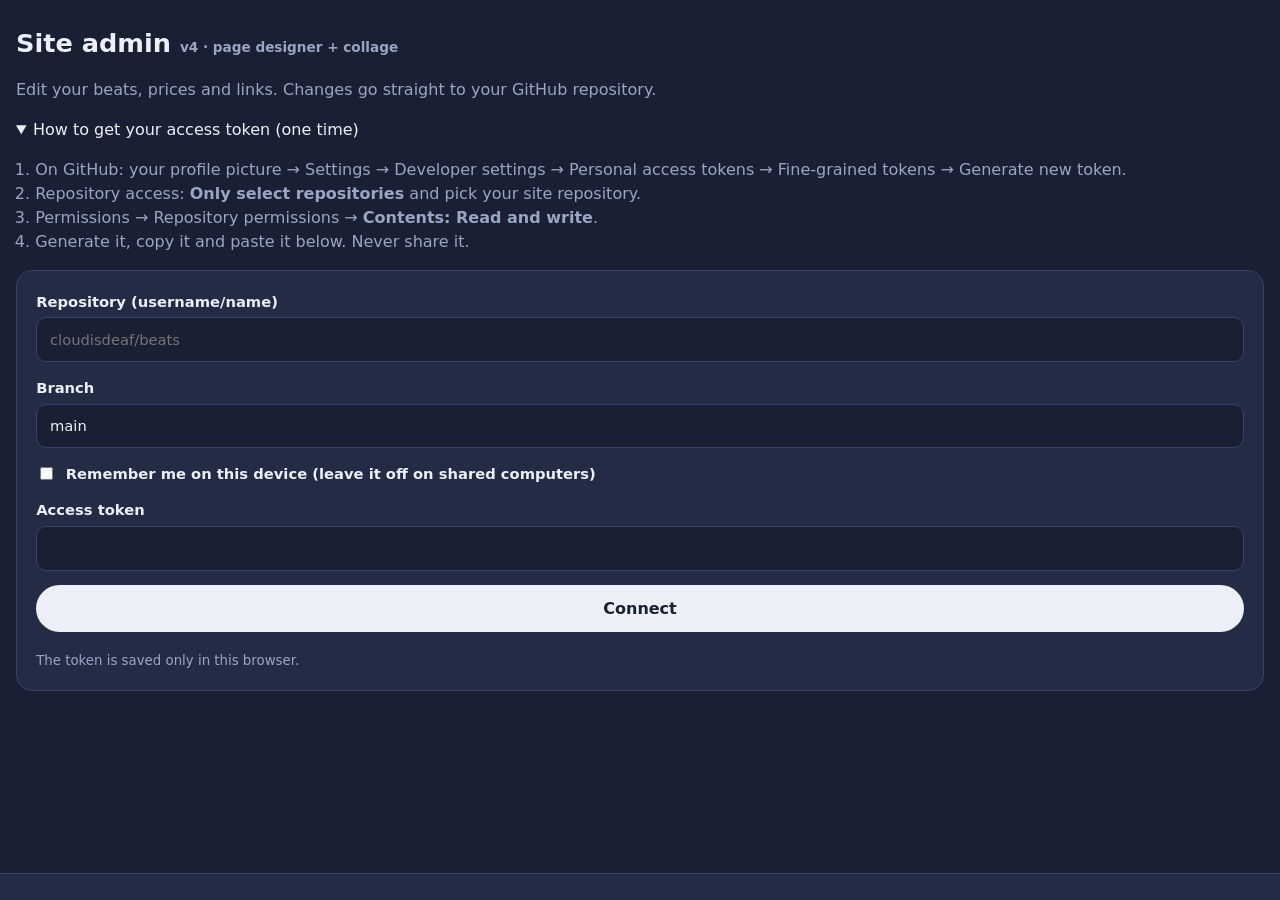
==== commit 0e2b1644: "Mejora visual: collage punk editable desde el panel - fx2.css / fx2.js: capa nueva (quitando sus 2 e" ====
--- a/admin.html
+++ b/admin.html
@@ -49,7 +49,7 @@
 </head>
 <body>
 <div class="w">
-<h1>Site admin <small style="display:inline;font-size:.85rem">v3 · page designer</small></h1>
+<h1>Site admin <small style="display:inline;font-size:.85rem">v4 · page designer + collage</small></h1>
 <p>Edit your beats, prices and links. Changes go straight to your GitHub repository.</p>
 
 <div id="login">
@@ -70,7 +70,7 @@
 <div id="ed" hidden>
  <h2>Page layout</h2><p>The page is a stack of blocks. Reorder or remove them, and add free canvases to place text, banners, images and stickers anywhere between sections.</p><div class="card" id="lay"></div>
  <h2 id="dz">Designer</h2><p>Desktop and mobile have separate layouts: switch the view and arrange each one on its own. Drag items to move them, use the round handles to resize and rotate. Delete removes an item (on mobile it only hides it).</p>
- <div class="tb"><button class="sec" id="vd">Desktop view</button><button class="sec" id="vm">Mobile view</button><button class="sec" id="adt">Add text</button><label class="up">Add image or sticker<input type="file" accept="image/*" id="adi" hidden></label><button class="sec" id="c2m">Copy desktop to mobile</button><button class="sec" id="m2d">Copy mobile to desktop</button></div>
+ <div class="tb"><button class="sec" id="vd">Desktop view</button><button class="sec" id="vm">Mobile view</button><button class="sec" id="adt">Add text</button><label class="up">Add image or sticker<input type="file" accept="image/*" id="adi" hidden></label><button class="sec" id="adw">Add Windows dialog</button><button class="sec" id="adb">Add starburst</button><button class="sec" id="adr">Add ransom text</button><button class="sec" id="ads">Add paper strip</button><button class="sec" id="c2m">Copy desktop to mobile</button><button class="sec" id="m2d">Copy mobile to desktop</button></div>
  <div class="card" id="bgc"></div>
  <div class="tb"><label>Place new items on <select id="tgt"></select></label><label>Snap to grid <select id="snap"><option value="0">Off</option><option value="1">1%</option><option value="2.5">2.5%</option><option value="5" selected>5%</option><option value="10">10%</option></select></label><label>Preview screen width <select id="pw"><option value="1920" selected>1920 px</option><option value="1600">1600 px</option><option value="1440">1440 px</option><option value="1366">1366 px</option><option value="1280">1280 px</option></select></label><label><input type="checkbox" id="grid" checked> Show grid and rulers</label></div>
  <div class="ro" id="ro">Click an item in the preview to select it.</div>
@@ -181,9 +181,9 @@
  gf=(k,l,x="")=>`<label>${l} (${V})<input type="number" data-g="${k}" value="${esc(G[k]??"")}" ${x}></label>`,
  ck=(k,l)=>`<label class="row"><input type="checkbox" data-p="${k}" data-c="1" ${i[k]?"checked":""}> ${l}</label>`,
  ab=(v,l)=>`<button class="sec" data-a="al" data-v="${v}">${l}</button>`;
- p.innerHTML=`<p><b>${esc(tn(sel.b))}</b>: editing the ${V} layout</p>`+(i.t==="text"?`<label>Text<textarea rows="3" data-p="s">${esc(i.s)}</textarea></label><label>Font<select data-p="f">${FONTS.map(x=>`<option${x===i.f?" selected":""}>${x}</option>`).join("")}</select></label>`+gf("fs","Size",'step="0.1" min="0.5"')+`<label>Color<input type="color" data-p="c" value="${i.c||D.theme.ink}"></label>`+ck("sh","Punk shadow")+ck("hl","Highlighter")+ck("btn","Button style")+f("link","Link (optional, for example #beats)"):`<label>Replace image<input type="file" accept="image/*" id="rpl"></label>`+ck("sh","Drop shadow"))
+ p.innerHTML=`<p><b>${esc(tn(sel.b))}</b>: editing the ${V} layout</p>`+(i.t==="text"?`<label>Text<textarea rows="3" data-p="s">${esc(i.s)}</textarea></label><label>Font<select data-p="f">${FONTS.map(x=>`<option${x===i.f?" selected":""}>${x}</option>`).join("")}</select></label>`+gf("fs","Size",'step="0.1" min="0.5"')+`<label>Color<input type="color" data-p="c" value="${i.c||D.theme.ink}"></label>`+`<label>Collage style<select data-p="st">${[["","Normal"],["marker","Marker headline (red underline)"],["ransom","Ransom-note letters"],["scrap","Torn paper strip"],["dlg","Windows dialog with Play button (Link = second button)"],["dlgs","Windows dialog, cascade of 3"],["burst","Paper starburst (uses Color, no text)"],["ico","Desktop icon (text = label, uses Link)"],["cur","Mouse cursor (no text)"]].map(a=>`<option value="${a[0]}"${a[0]===(i.st||"")?" selected":""}>${a[1]}</option>`).join("")}</select></label>`+ck("tp","Tape on top")+ck("sh","Punk shadow")+ck("hl","Highlighter")+ck("btn","Button style")+f("link","Link (optional, for example #beats)"):`<label>Replace image<input type="file" accept="image/*" id="rpl"></label><label>Effect<select data-p="fx">${[["","None"],["xb","Photocopy: blue"],["xr","Photocopy: red"],["xy","Photocopy: yellow"],["xg","Photocopy: green and purple"],["xk","Photocopy: grey"],["paint","Paint window (pixelated picture, click to play)"]].map(a=>`<option value="${a[0]}"${a[0]===(i.fx||"")?" selected":""}>${a[1]}</option>`).join("")}</select></label>`+ck("cut","Scissor cut-out with white edge")+ck("sl","Selection frame around it")+ck("tp","Tape on top")+ck("lv","Paint window: show the beat that is playing")+ck("sh","Drop shadow"))
  +gf("x","X position (%)",'step="0.1"')+gf("y","Y position (%)",'step="0.1"')+gf("w","Width (%)",'step="0.5" min="2"')+gf("r","Rotation (degrees)")
- +`<label>Layer (-5 behind page content, 15 in front)<input type="number" min="-5" max="15" step="1" data-p="z" value="${i.z||0}"></label>`+ck("hd","Hide on desktop")+ck("hm","Hide on mobile")+`<label>Animation<select data-p="an">${[["","None"],["w","Wobble"],["s","Spin"],["p","Pulse"]].map(a=>`<option value="${a[0]}"${a[0]===(i.an||"")?" selected":""}>${a[1]}</option>`).join("")}</select></label>`
+ +`<label>Layer (-5 behind page content, 15 in front)<input type="number" min="-5" max="15" step="1" data-p="z" value="${i.z||0}"></label>`+ck("hd","Hide on desktop")+ck("hm","Hide on mobile")+`<label>Animation<select data-p="an">${[["","None"],["w","Wobble"],["s","Spin"],["p","Pulse"],["j","Paper jitter"]].map(a=>`<option value="${a[0]}"${a[0]===(i.an||"")?" selected":""}>${a[1]}</option>`).join("")}</select></label>`
  +`<div class="tb">${ab("l","Left edge")}${ab("ch","Center horizontally")}${ab("r","Right edge")}${ab("t","Top edge")}${ab("cv","Center vertically")}${ab("b","Bottom edge")}</div><div class="tb"><button class="sec" data-a="fw">Layer +1</button><button class="sec" data-a="bk">Layer -1</button><button class="sec" data-a="dup">Duplicate</button><button class="sec" data-a="hidev">Hide on ${V}</button><button class="del" data-a="rm">Delete everywhere</button></div>`}
 function design(){const t=D.theme,o=v=>FONTS.map(x=>`<option${x===v?" selected":""}>${x}</option>`).join(""),c=(k,l)=>`<label>${l}<input type="color" data-k="theme.${k}" value="${esc(t[k])}"></label>`;
  $("#sty").innerHTML=`<label>Heading font (titles of each section)<select data-k="theme.hd">${o(t.hd)}</select></label><label>Body font<select data-k="theme.bd">${o(t.bd)}</select></label>`+c("paper","Page background color")+c("ink","Text and border color")+c("acc","Accent color")+c("acc2","Second accent color")+`<label>Page background pattern<select data-k="theme.pat"><option value="dots"${t.pat!=="none"?" selected":""}>Dots</option><option value="none"${t.pat==="none"?" selected":""}>None</option></select></label><label>Scrolling strip text<input data-k="ticker" value="${esc(D.ticker)}"></label><label class="row"><input type="checkbox" data-t="chk" data-k="anim" ${D.anim?"checked":""}> Animations on</label>`;
@@ -206,6 +206,7 @@
  if(C&&W){const r=C.getBoundingClientRect();x=Math.max(0,Math.min(85,(W.innerWidth/2-r.left)/r.width*100-8));y=Math.max(-10,Math.min(100,(W.innerHeight/2-r.top)/r.height*100-4))}
  const g={x:+x.toFixed(1),y:+y.toFixed(1)};if(oo==="o"&&id==="page"&&view==="d")o.hm=1;o.d={...o.d,...g};o.m={...o.m,...g};const L=items(id,oo);L.push(o);sel={o:oo,b:id,i:L.length-1};T=id;$("#tgt").value=id;rf0();pn()};
 $("#adt").onclick=()=>nw({t:"text",s:"New text",f:D.theme.bd,z:0,d:{w:40,fs:4,r:0},m:{w:60,fs:6,r:0}});
+$("#adw").onclick=()=>nw({t:"text",s:"Title line\nSecond line",st:"dlg",f:D.theme.bd,z:5,d:{w:30,fs:1.1,r:0},m:{w:88,fs:3.7,r:0}});$("#adb").onclick=()=>nw({t:"text",s:"",st:"burst",c:D.theme.acc,f:D.theme.bd,z:0,d:{w:25,fs:2,r:0},m:{w:60,fs:4,r:0}});$("#adr").onclick=()=>nw({t:"text",s:"New text",st:"ransom",f:D.theme.bd,z:3,d:{w:40,fs:4,r:-2},m:{w:80,fs:8,r:-2}});$("#ads").onclick=()=>nw({t:"text",s:"New text",st:"scrap",tp:1,f:"Special Elite",z:3,d:{w:22,fs:1.2,r:-3},m:{w:80,fs:4,r:-3}});
 $("#adi").onchange=e=>{const f=e.target.files[0];if(!f)return;nw({t:"img",src:addFile(f),sh:1,z:1,d:{w:20,r:0},m:{w:35,r:0}});e.target.value=""};
 $("#vd").onclick=()=>{view="d";rf0();pn()};$("#vm").onclick=()=>{view="m";rf0();pn()};
 const cp=(a,z)=>{if(confirm("Copy the "+(a==="d"?"desktop":"mobile")+" layout of every item to "+(z==="d"?"desktop":"mobile")+"?")){all().forEach(i=>{i[z]={...(i[a]||i.d)}});rf0();pn()}};
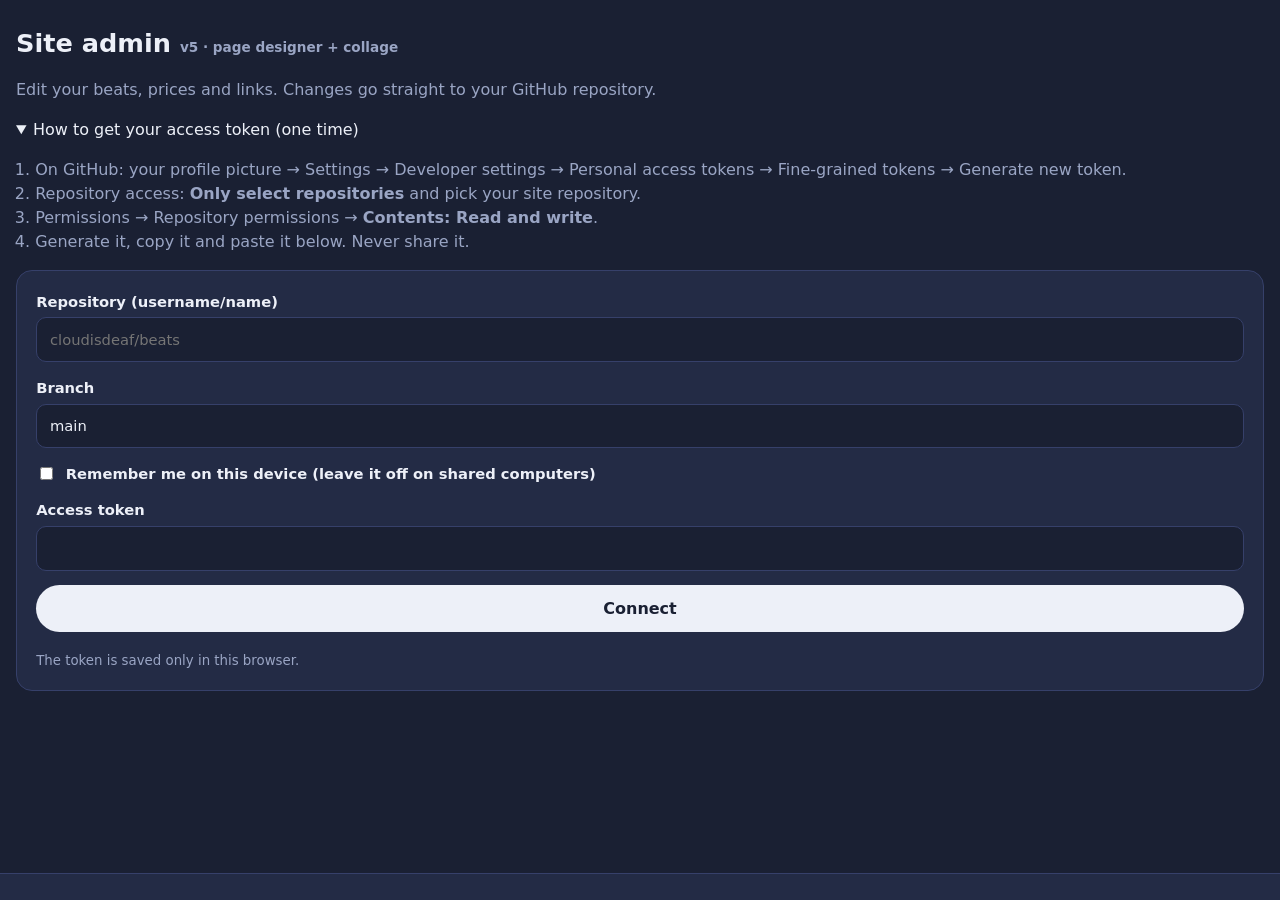
==== commit ec331040: "Editor fiel a la web, otras paginas editables, pegatinas y tipografias - admin.html: la vista previa" ====
--- a/admin.html
+++ b/admin.html
@@ -45,11 +45,16 @@
 .row2{display:flex;justify-content:space-between;align-items:center;gap:.6rem;flex-wrap:wrap;border-bottom:1px solid var(--ln);padding:.5rem 0}.row2 span{display:flex;gap:.4rem;flex-wrap:wrap}.ghost{opacity:.3}#bgc{grid-template-columns:repeat(auto-fit,minmax(220px,1fr))}
 .tb label{display:flex;gap:.5rem;align-items:center;flex-direction:row}.fw{margin:0 auto;overflow:hidden;background:#fff;border:1px solid var(--ln)}.fw iframe{border:0;background:#fff;display:block}
 .ro{position:sticky;top:0;z-index:5;background:var(--sf);border:1px solid var(--ln);padding:.5rem .8rem;font:600 .85rem ui-monospace,Consolas,monospace;margin:.5rem 0;word-break:break-word}
+.fpv{font-size:1.45rem;line-height:1.25;padding:.35rem .7rem;background:#fff;color:#111;border-radius:8px;overflow:hidden;white-space:nowrap;text-overflow:ellipsis}
+.tb select{width:auto}.tb button:disabled{opacity:.35;cursor:default}
+body.fcs .w>h1,body.fcs .w>p,body.fcs #login,body.fcs #ed>*:not(.dsg),body.fcs .dsg>h2,body.fcs .dsg>p{display:none}
+body.fcs .w{width:calc(100% - 1.2rem)}body.fcs .des{grid-template-columns:minmax(0,1fr) 340px}
 </style>
+<link rel="stylesheet" href="fonts/fonts.css">
 </head>
 <body>
 <div class="w">
-<h1>Site admin <small style="display:inline;font-size:.85rem">v4 · page designer + collage</small></h1>
+<h1>Site admin <small style="display:inline;font-size:.85rem">v5 · page designer + collage</small></h1>
 <p>Edit your beats, prices and links. Changes go straight to your GitHub repository.</p>
 
 <div id="login">
@@ -69,12 +74,12 @@
 
 <div id="ed" hidden>
  <h2>Page layout</h2><p>The page is a stack of blocks. Reorder or remove them, and add free canvases to place text, banners, images and stickers anywhere between sections.</p><div class="card" id="lay"></div>
- <h2 id="dz">Designer</h2><p>Desktop and mobile have separate layouts: switch the view and arrange each one on its own. Drag items to move them, use the round handles to resize and rotate. Delete removes an item (on mobile it only hides it).</p>
- <div class="tb"><button class="sec" id="vd">Desktop view</button><button class="sec" id="vm">Mobile view</button><button class="sec" id="adt">Add text</button><label class="up">Add image or sticker<input type="file" accept="image/*" id="adi" hidden></label><button class="sec" id="adw">Add Windows dialog</button><button class="sec" id="adb">Add starburst</button><button class="sec" id="adr">Add ransom text</button><button class="sec" id="ads">Add paper strip</button><button class="sec" id="c2m">Copy desktop to mobile</button><button class="sec" id="m2d">Copy mobile to desktop</button></div>
+ <div class="dsg"><h2 id="dz">Designer</h2><p>Desktop and mobile have separate layouts: switch the view and arrange each one on its own. Drag items to move them, use the round handles to resize and rotate. Delete removes an item (on mobile it only hides it). To design the other pages (All beats, Album, Projects, Legal, Orders) pick them in “Place new items on”: the preview jumps to that page and you can add and arrange items on it in both the desktop and the mobile view. Ctrl+Z undoes, Ctrl+Y redoes.</p>
+ <div class="tb"><button class="sec" id="und" disabled>Undo</button><button class="sec" id="red" disabled>Redo</button><button class="sec" id="fcs">Focus mode</button><button class="sec" id="vd">Desktop view</button><button class="sec" id="vm">Mobile view</button><button class="sec" id="adt">Add text</button><label class="up">Add image or sticker<input type="file" accept="image/*" id="adi" hidden></label><button class="sec" id="adk">Add bumper sticker</button><button class="sec" id="adw">Add Windows dialog</button><button class="sec" id="adb">Add starburst</button><button class="sec" id="adr">Add ransom text</button><button class="sec" id="ads">Add paper strip</button><button class="sec" id="c2m">Copy desktop to mobile</button><button class="sec" id="m2d">Copy mobile to desktop</button></div>
  <div class="card" id="bgc"></div>
- <div class="tb"><label>Place new items on <select id="tgt"></select></label><label>Snap to grid <select id="snap"><option value="0">Off</option><option value="1">1%</option><option value="2.5">2.5%</option><option value="5" selected>5%</option><option value="10">10%</option></select></label><label>Preview screen width <select id="pw"><option value="1920" selected>1920 px</option><option value="1600">1600 px</option><option value="1440">1440 px</option><option value="1366">1366 px</option><option value="1280">1280 px</option></select></label><label><input type="checkbox" id="grid" checked> Show grid and rulers</label></div>
+ <div class="tb"><label>Place new items on <select id="tgt"></select></label><label>Snap to grid <select id="snap"><option value="0">Off</option><option value="1">1%</option><option value="2.5">2.5%</option><option value="5" selected>5%</option><option value="10">10%</option></select></label><label>Preview screen width <select id="pw"><option value="0" selected>This window</option><option value="1920">1920 px</option><option value="1600">1600 px</option><option value="1440">1440 px</option><option value="1366">1366 px</option><option value="1280">1280 px</option></select></label><label>Zoom <select id="zm"><option value="fit" selected>Fit</option><option value="1">100%</option><option value="0.75">75%</option><option value="0.5">50%</option></select></label><label>Preview language <select id="pl"></select></label><label><input type="checkbox" id="ani"> Animate preview</label><label><input type="checkbox" id="grid" checked> Show grid and rulers</label></div>
  <div class="ro" id="ro">Click an item in the preview to select it.</div>
- <div class="des"><div class="stage"><div class="fw" id="fw"><iframe id="fr" name="ed" title="Page preview"></iframe></div></div><div class="card" id="pn"></div></div>
+ <div class="des"><div class="stage"><div class="fw" id="fw"><iframe id="fr" name="ed" title="Page preview"></iframe></div></div><div class="card" id="pn"></div></div></div>
  <h2>Pages</h2><p>The Beats page is always on. Switch the other pages public or private: a private page disappears from the menu and cannot be opened.</p><div class="card" id="pgs"></div>
  <h2>Album of the week</h2><div class="card" id="alb"></div>
  <h2>Projects</h2><button class="sec" id="adp">Add a project</button><div id="prj"></div>
@@ -127,7 +132,7 @@
  if(d.dellic!==undefined&&confirm("Remove this license?")){D.licenses.splice(+d.dellic,1);draw()}
  if(d.delst!==undefined){D.stickers.splice(+d.delst,1);draw()}});
 $("#addlic").onclick=()=>{D.licenses.push({lid:uid("lic"),name:"New license",price:50,features:["Describe what is included"]});draw()};
-const FONTS=["Archivo Black","Permanent Marker","Space Mono","Bebas Neue","Anton","Special Elite","VT323","Inter"],P={},BN={beats:"Latest beats",licenses:"Licenses",payments:"How to pay",free:"Free use",faq:"Questions",contact:"Contact"};let sel=null,view="d",cur="",W=null,T="page",tm;
+const FONTS=["Archivo Black","Anton","Bebas Neue","Permanent Marker","Space Mono","Special Elite","VT323","Inter","Latin Modern Roman","Libre Baskerville","EB Garamond","Instrument Serif","DM Serif Display","Abril Fatface","Gloock","Playfair Display","Shrikhand","Bowlby One","Lilita One","Chango","Bungee","Alfa Slab One","Rubik Mono One","Climate Crisis","Rubik Dirt","Rubik Glitch","Unbounded","Syne","Dela Gothic One","Rock Salt","Gochi Hand","Caveat Brush","Courier Prime","IBM Plex Mono","Press Start 2P","Silkscreen"],P={},BN={beats:"Latest beats",licenses:"Licenses",payments:"How to pay",free:"Free use",faq:"Questions",contact:"Contact"};let sel=null,view="d",cur="",W=null,T="page",tm;const PG={"p-beats":["All beats page","beats"],"p-album":["Album page","album"],"p-projects":["Projects page","projects"],"p-legal":["Legal page","legal"],"p-thanks":["Order / downloads page","thanks"]};
 const defHero=d=>{const L=[],b=d.banner?1:0;if(b)L.push({t:"img",src:d.banner,x:2,y:3,w:96,r:0,sh:1});(d.stickers||[]).filter(s=>s.img).forEach(s=>L.push({t:"img",src:s.img,x:+s.x||0,y:+s.y||0,w:Math.max(3,Math.round((+s.w||140)/12.8)),r:+s.r||0,sh:1,an:"w"}));
  L.push({t:"text",s:d.artist||"CloudIsDeaf",x:4,y:b?46:14,w:92,fs:b?9:11,f:"Archivo Black",sh:1,r:0},{t:"text",s:d.tagline||"Type beats made for late nights.",x:4,y:b?72:62,w:55,fs:2.1,f:"Space Mono",hl:1,r:0},{t:"text",s:"hear the beats",x:4,y:b?85:80,w:20,fs:1.9,f:"Space Mono",btn:1,link:"#beats",r:0});
  if(!b&&!(d.stickers||[]).length)L.push({t:"text",s:"\u2605",x:84,y:4,w:12,fs:11,f:"Archivo Black",c:"#e63a1e",an:"s",r:0},{t:"text",s:"ADVISORY\nheavy 808s inside",x:70,y:72,w:22,fs:1.6,f:"Space Mono",hl:1,r:-4});
@@ -136,18 +141,19 @@
 const B=()=>D&&D.canvases[cur];
 const items=(b,o)=>o==="c"?(D.canvases[b]||{items:[]}).items:(D.over[b]=D.over[b]||[]);
 const it0=()=>sel&&items(sel.b,sel.o)[sel.i];
-const tn=id=>id==="page"?"Whole page":D.canvases[id]?D.canvases[id].name:BN[id]||id;
+const tn=id=>id==="page"?"Whole page":PG[id]?PG[id][0]:D.canvases[id]?D.canvases[id].name:BN[id]||id;
 const elOf=s=>W&&s&&W.document.querySelector(`.it[data-o="${s.o}"][data-b="${s.b}"][data-i="${s.i}"]`);
-const ctrEl=id=>{if(!W)return null;const d=W.document;return id==="page"?d.querySelector("#pg"):D.canvases[id]?d.querySelector("#c-"+id+" .cv"):d.querySelector('[data-blk="'+id+'"]>.w')};
+const ctrEl=id=>{if(!W)return null;const d=W.document;return id==="page"?d.querySelector("#pg"):PG[id]?d.querySelector("#"+id+">.w"):D.canvases[id]?d.querySelector("#c-"+id+" .cv"):d.querySelector('[data-blk="'+id+'"]>.w')};
 const prev=()=>JSON.parse(JSON.stringify(D,(k,v)=>(k==="src"||k==="img"||k==="cover")&&P[v]?P[v]:v));
 const addFile=f=>{const p="img/"+f.name.toLowerCase().replace(/[^a-z0-9.\-]+/g,"-");F[p]=f;P[p]=URL.createObjectURL(f);return p};
 const all=()=>[...Object.values(D.canvases).flatMap(c=>c.items),...Object.values(D.over).flat()];
 const rf=()=>{clearTimeout(tm);tm=setTimeout(rf0,70)};
-function fit(){const st=document.querySelector(".stage"),w=view==="m"?390:+$("#pw").value,av=st.clientWidth-26,s=av>0?Math.min(1,av/w):1,h=Math.round(innerHeight*.82),fw=$("#fw"),fr=$("#fr");
+const pwv=()=>view==="m"?390:(+$("#pw").value||Math.max(1000,innerWidth));
+function fit(){const st=document.querySelector(".stage"),w=pwv(),av=st.clientWidth-26,z=$("#zm").value,s=z==="fit"?(av>0?Math.min(1,av/w):1):+z,h=Math.round(innerHeight*(document.body.classList.contains("fcs")?.86:.82)),fw=$("#fw"),fr=$("#fr");
  fw.style.width=Math.round(w*s)+"px";fw.style.height=h+"px";fr.style.width=w+"px";fr.style.height=Math.round(h/s)+"px";fr.style.transform="scale("+s+")";fr.style.transformOrigin="0 0"}
-addEventListener("resize",()=>{if(D)fit()});$("#pw").onchange=()=>rf0();
+addEventListener("resize",()=>{if(D)fit()});$("#pw").onchange=()=>rf0();$("#zm").onchange=()=>rf0();$("#ani").onchange=()=>rf0();
 function rf0(){if(!W||!W.render||!D)return;fit();$("#vd").style.outline=view==="d"?"2px solid #a5b8ff":"";$("#vm").style.outline=view==="m"?"2px solid #a5b8ff":"";
- const b=W.document.body;b.classList.toggle("vm",view==="m");b.classList.toggle("vd",view==="d");const y=W.scrollY||0;W.render(prev());try{W.scrollTo(0,y)}catch(_){}decor();lyr()}
+ const b=W.document.body;b.classList.toggle("vm",view==="m");b.classList.toggle("vd",view==="d");const y=W.scrollY||0;W.render(prev());const lg=$("#pl").value;if(lg&&W.setLang&&W.document.documentElement.lang!==lg)W.setLang(lg);b.classList.toggle("anim",$("#ani").checked&&D.anim!==false);try{W.scrollTo(0,y)}catch(_){}decor();lyr();hs()}
 function decor(){if(!W||!W.render)return;const d=W.document;d.querySelectorAll(".eg,.gd,.hd,.rh").forEach(e=>e.remove());
  const el=elOf(sel);if(el&&it0()){el.classList.add("sel");el.insertAdjacentHTML("beforeend",'<span class="hd"></span><span class="rh"></span>')}
  const C=el?el.offsetParent:ctrEl(T);
@@ -156,10 +162,12 @@
 function ro(g){const i=it0(),el=elOf(sel),R=$("#ro");
  if(!i){const C=ctrEl(T);R.textContent="New items go on: "+tn(T)+(C?" ("+C.offsetWidth+"\u00d7"+C.offsetHeight+" px)":"")+". Click an item in the preview to select it.";return}
  const G=g||i[view]||i.d,C=el&&el.offsetParent;R.textContent=tn(sel.b)+(C?" \u00b7 "+C.offsetWidth+"\u00d7"+C.offsetHeight+" px":"")+" \u00b7 x "+G.x+"%  y "+G.y+"%  w "+G.w+"%  rot "+(G.r||0)+"\u00b0  layer "+(i.z||0)+" \u00b7 screen "+W.innerWidth+"px"}
-function setT(id){T=id;$("#tgt").value=id;if(D.canvases[id]&&cur!==id){cur=id;bgp();lay()}}
+function setT(id){T=id;$("#tgt").value=id;if(D.canvases[id]&&cur!==id){cur=id;lay()}bgp();gotoPage(id)}
+function gotoPage(id){if(!W||!W.location)return;const h=W.location.hash,sub=/^#\/(beats|album|projects|legal|thanks)/.test(h),want=PG[id]?"#/"+PG[id][1]:(sub?"#/":null);
+ if(!want||(PG[id]&&h.indexOf(want)===0)||(want==="#/"&&!sub))return;W.location.hash=want;try{W.scrollTo(0,0)}catch(_){}setTimeout(()=>{decor();rf0()},150)}
 function lay(){const L=D.layout,rm=Object.keys(BN).filter(k=>!L.includes(k));
  $("#lay").innerHTML=L.map(id=>{const c=D.canvases[id];return`<div class="row2"><b>${esc(c?c.name:BN[id])}${c?" (free canvas"+(id===cur?", editing":"")+")":""}</b><span>${c?`<button class="sec" data-m="ed" data-id="${id}">Edit</button>`:""}<button class="sec" data-m="up" data-id="${id}">Up</button><button class="sec" data-m="dn" data-id="${id}">Down</button><button class="del" data-m="rm" data-id="${id}">Remove</button></span></div>`}).join("")+`<div class="tb"><button class="sec" id="adc">Add a free canvas</button>${rm.map(k=>`<button class="sec" data-m="back" data-id="${k}">Restore: ${BN[k]}</button>`).join("")}</div>`;
- $("#tgt").innerHTML='<option value="page">Whole page (background)</option>'+L.map(id=>`<option value="${id}">${esc(tn(id))}</option>`).join("");T=L.includes(T)||T==="page"?T:"page";$("#tgt").value=T}
+ $("#tgt").innerHTML='<option value="page">Whole page (background)</option>'+L.map(id=>`<option value="${id}">${esc(tn(id))}</option>`).join("")+'<optgroup label="Other pages">'+Object.keys(PG).map(k=>`<option value="${k}">${PG[k][0]}</option>`).join("")+"</optgroup>";T=L.includes(T)||T==="page"||PG[T]?T:"page";$("#tgt").value=T}
 $("#tgt").onchange=()=>{setT($("#tgt").value);decor()};$("#snap").onchange=decor;$("#grid").onchange=decor;
 $("#lay").addEventListener("click",e=>{const m=e.target.dataset.m,id=e.target.dataset.id,L=D.layout,n=L.indexOf(id),ct=L.indexOf("contact")>-1?L.indexOf("contact"):L.length;
  if(e.target.id==="adc"){const k="c"+Date.now().toString(36);D.canvases[k]={name:"Canvas "+(Object.keys(D.canvases).length+1),ar:{d:"16/6",m:"1/1"},bg:{c:"",img:"",pat:"none"},items:[]};L.splice(ct,0,k);cur=k;T=k;sel=null}
@@ -170,30 +178,34 @@
  else if(m==="back")L.splice(ct,0,id);
  else if(m==="ed"){cur=id;T=id;sel=null}
  lay();bgp();pn();rf0()});
-function bgp(){const b=B(),p=$("#bgc");if(!b){p.innerHTML="<p>Add a free canvas in the page layout above to set its background and height.</p>";return}
+function bgp(){const p=$("#bgc");
+ if(PG[T]){D.pbg=D.pbg||{};const b=D.pbg[T]=Object.assign({c:"",img:"",pat:"none"},D.pbg[T]),k=x=>`pbg.${T}.${x}`;
+  p.innerHTML=`<p><b>${PG[T][0]}</b>: its background. Items you place on this page are measured against the page content, so they stay with it.</p><label>Background color<input type="color" data-k="${k("c")}" value="${b.c||"#ffffff"}"></label><button class="sec" data-m="pnobg">Use default background</button><label>Background pattern<select data-k="${k("pat")}">${[["none","None"],["dots","Dots"],["lines","Stripes"]].map(a=>`<option value="${a[0]}"${a[0]===b.pat?" selected":""}>${a[1]}</option>`).join("")}</select></label><label>Background image<input type="file" accept="image/*" id="pbi"><small>${esc(b.img||"None")}</small></label><button class="sec" data-m="pnobi">Remove background image</button>`;return}
+ const b=B();if(!b){p.innerHTML="<p>Add a free canvas in the page layout above to set its background and height.</p>";return}
  const k=x=>`canvases.${cur}.${x}`;
  p.innerHTML=`<label>Canvas name<input data-k="${k("name")}" value="${esc(b.name)}"></label><label>Shape on desktop (width/height)<input data-k="${k("ar.d")}" value="${esc(b.ar.d)}"></label><label>Shape on mobile (width/height)<input data-k="${k("ar.m")}" value="${esc(b.ar.m)}"></label><label>Background color<input type="color" data-k="${k("bg.c")}" value="${b.bg.c||"#ffffff"}"></label><button class="sec" data-m="nobg">Use page background</button><label>Background pattern<select data-k="${k("bg.pat")}">${[["none","None"],["dots","Dots"],["lines","Stripes"]].map(a=>`<option value="${a[0]}"${a[0]===b.bg.pat?" selected":""}>${a[1]}</option>`).join("")}</select></label><label class="row"><input type="checkbox" data-t="chk" data-k="${k("wide")}" ${b.wide?"checked":""}> Full width (edge to edge, up to 1920 px)</label><label>Background image<input type="file" accept="image/*" id="bgi"><small>${esc(b.bg.img||"None")}</small></label><button class="sec" data-m="nobi">Remove background image</button>`}
-$("#bgc").addEventListener("click",e=>{const m=e.target.dataset.m,b=B();if(!b)return;if(m==="nobg")b.bg.c="";else if(m==="nobi")b.bg.img="";else return;bgp();rf0()});
-$("#bgc").addEventListener("change",e=>{if(e.target.id==="bgi"&&e.target.files[0]){B().bg.img=addFile(e.target.files[0]);bgp();rf0()}});
+$("#bgc").addEventListener("click",e=>{const m=e.target.dataset.m;if(PG[T]&&D.pbg&&D.pbg[T]&&(m==="pnobg"||m==="pnobi")){if(m==="pnobg")D.pbg[T].c="";else D.pbg[T].img="";bgp();rf0();return}const b=B();if(!b)return;if(m==="nobg")b.bg.c="";else if(m==="nobi")b.bg.img="";else return;bgp();rf0()});
+$("#bgc").addEventListener("change",e=>{if(e.target.id==="pbi"&&e.target.files[0]&&D.pbg&&D.pbg[T]){D.pbg[T].img=addFile(e.target.files[0]);bgp();rf0();return}if(e.target.id==="bgi"&&e.target.files[0]){B().bg.img=addFile(e.target.files[0]);bgp();rf0()}});
 function pn(){const i=it0(),p=$("#pn");if(!i){p.innerHTML="<p>Select an item in the preview, or add one with the buttons above.</p>";return}
  const G=i[view]||i.d,V=view==="d"?"desktop":"mobile",
  f=(k,l,t="text",x="")=>`<label>${l}<input type="${t}" data-p="${k}" value="${esc(i[k]??"")}" ${x}></label>`,
  gf=(k,l,x="")=>`<label>${l} (${V})<input type="number" data-g="${k}" value="${esc(G[k]??"")}" ${x}></label>`,
  ck=(k,l)=>`<label class="row"><input type="checkbox" data-p="${k}" data-c="1" ${i[k]?"checked":""}> ${l}</label>`,
- ab=(v,l)=>`<button class="sec" data-a="al" data-v="${v}">${l}</button>`;
- p.innerHTML=`<p><b>${esc(tn(sel.b))}</b>: editing the ${V} layout</p>`+(i.t==="text"?`<label>Text<textarea rows="3" data-p="s">${esc(i.s)}</textarea></label><label>Font<select data-p="f">${FONTS.map(x=>`<option${x===i.f?" selected":""}>${x}</option>`).join("")}</select></label>`+gf("fs","Size",'step="0.1" min="0.5"')+`<label>Color<input type="color" data-p="c" value="${i.c||D.theme.ink}"></label>`+`<label>Collage style<select data-p="st">${[["","Normal"],["marker","Marker headline (red underline)"],["ransom","Ransom-note letters"],["scrap","Torn paper strip"],["dlg","Windows dialog with Play button (Link = second button)"],["dlgs","Windows dialog, cascade of 3"],["burst","Paper starburst (uses Color, no text)"],["ico","Desktop icon (text = label, uses Link)"],["cur","Mouse cursor (no text)"]].map(a=>`<option value="${a[0]}"${a[0]===(i.st||"")?" selected":""}>${a[1]}</option>`).join("")}</select></label>`+ck("tp","Tape on top")+ck("sh","Punk shadow")+ck("hl","Highlighter")+ck("btn","Button style")+f("link","Link (optional, for example #beats)"):`<label>Replace image<input type="file" accept="image/*" id="rpl"></label><label>Effect<select data-p="fx">${[["","None"],["xb","Photocopy: blue"],["xr","Photocopy: red"],["xy","Photocopy: yellow"],["xg","Photocopy: green and purple"],["xk","Photocopy: grey"],["paint","Paint window (pixelated picture, click to play)"]].map(a=>`<option value="${a[0]}"${a[0]===(i.fx||"")?" selected":""}>${a[1]}</option>`).join("")}</select></label>`+ck("cut","Scissor cut-out with white edge")+ck("sl","Selection frame around it")+ck("tp","Tape on top")+ck("lv","Paint window: show the beat that is playing")+ck("sh","Drop shadow"))
+ ab=(v,l)=>`<button class="sec" data-a="al" data-v="${v}">${l}</button>`,
+ stk=()=>`<label>Sticker color<input type="color" data-p="bg" value="${i.bg||"#ffd400"}"></label>`+f("sub","Small print (left | right)")+`<label>Drawing<select data-p="ic">${[["","None"],["tag","Price tag crossed out"],["jack","Audio jack"],["vinylO","Smiling vinyl instead of the first O"],["tape","Cassette"],["bolt","Lightning bolt"],["note","Music note"],["star","Star"]].map(a=>`<option value="${a[0]}"${a[0]===(i.ic||"")?" selected":""}>${a[1]}</option>`).join("")}</select></label>`;
+ p.innerHTML=`<p><b>${esc(tn(sel.b))}</b>: editing the ${V} layout</p>`+(i.t==="text"?`<label>Text<textarea rows="3" data-p="s">${esc(i.s)}</textarea></label><label>Font<select data-p="f">${FONTS.map(x=>`<option${x===i.f?" selected":""}>${x}</option>`).join("")}</select></label><div class="fpv" style="font-family:'${esc(i.f||D.theme.bd)}',sans-serif">Beats que pegan · Aa 123</div>`+gf("fs","Size",'step="0.1" min="0.5"')+`<label>Color<input type="color" data-p="c" value="${i.c||D.theme.ink}"></label>`+`<label>Collage style<select data-p="st">${[["","Normal"],["marker","Marker headline (red underline)"],["ransom","Ransom-note letters"],["scrap","Torn paper strip"],["dlg","Windows dialog with Play button (Link = second button)"],["dlgs","Windows dialog, cascade of 3"],["burst","Paper starburst (uses Color, no text)"],["ico","Desktop icon (text = label, uses Link)"],["cur","Mouse cursor (no text)"],["stk","Bumper sticker (text + color + drawing)"]].map(a=>`<option value="${a[0]}"${a[0]===(i.st||"")?" selected":""}>${a[1]}</option>`).join("")}</select></label>`+(i.st==="stk"?stk():"")+ck("tp","Tape on top")+ck("sh","Punk shadow")+ck("hl","Highlighter")+ck("btn","Button style")+f("link","Link (optional, for example #beats)"):`<label>Replace image<input type="file" accept="image/*" id="rpl"></label><label>Effect<select data-p="fx">${[["","None"],["xb","Photocopy: blue"],["xr","Photocopy: red"],["xy","Photocopy: yellow"],["xg","Photocopy: green and purple"],["xk","Photocopy: grey"],["paint","Paint window (pixelated picture, click to play)"]].map(a=>`<option value="${a[0]}"${a[0]===(i.fx||"")?" selected":""}>${a[1]}</option>`).join("")}</select></label>`+ck("cut","Scissor cut-out with white edge")+ck("sl","Selection frame around it")+ck("tp","Tape on top")+ck("lv","Paint window: show the beat that is playing")+ck("sh","Drop shadow"))
  +gf("x","X position (%)",'step="0.1"')+gf("y","Y position (%)",'step="0.1"')+gf("w","Width (%)",'step="0.5" min="2"')+gf("r","Rotation (degrees)")
  +`<label>Layer (-5 behind page content, 15 in front)<input type="number" min="-5" max="15" step="1" data-p="z" value="${i.z||0}"></label>`+ck("hd","Hide on desktop")+ck("hm","Hide on mobile")+`<label>Animation<select data-p="an">${[["","None"],["w","Wobble"],["s","Spin"],["p","Pulse"],["j","Paper jitter"]].map(a=>`<option value="${a[0]}"${a[0]===(i.an||"")?" selected":""}>${a[1]}</option>`).join("")}</select></label>`
  +`<div class="tb">${ab("l","Left edge")}${ab("ch","Center horizontally")}${ab("r","Right edge")}${ab("t","Top edge")}${ab("cv","Center vertically")}${ab("b","Bottom edge")}</div><div class="tb"><button class="sec" data-a="fw">Layer +1</button><button class="sec" data-a="bk">Layer -1</button><button class="sec" data-a="dup">Duplicate</button><button class="sec" data-a="hidev">Hide on ${V}</button><button class="del" data-a="rm">Delete everywhere</button></div>`}
 function design(){const t=D.theme,o=v=>FONTS.map(x=>`<option${x===v?" selected":""}>${x}</option>`).join(""),c=(k,l)=>`<label>${l}<input type="color" data-k="theme.${k}" value="${esc(t[k])}"></label>`;
- $("#sty").innerHTML=`<label>Heading font (titles of each section)<select data-k="theme.hd">${o(t.hd)}</select></label><label>Body font<select data-k="theme.bd">${o(t.bd)}</select></label>`+c("paper","Page background color")+c("ink","Text and border color")+c("acc","Accent color")+c("acc2","Second accent color")+`<label>Page background pattern<select data-k="theme.pat"><option value="dots"${t.pat!=="none"?" selected":""}>Dots</option><option value="none"${t.pat==="none"?" selected":""}>None</option></select></label><label>Scrolling strip text<input data-k="ticker" value="${esc(D.ticker)}"></label><label class="row"><input type="checkbox" data-t="chk" data-k="anim" ${D.anim?"checked":""}> Animations on</label>`;
+ $("#sty").innerHTML=`<label>Heading font (titles of each section)<select data-k="theme.hd">${o(t.hd)}</select></label><div class="fpv" style="font-family:'${esc(t.hd)}',sans-serif">Heading font · Aa 123</div><label>Body font<select data-k="theme.bd">${o(t.bd)}</select></label><div class="fpv" style="font-family:'${esc(t.bd)}',sans-serif">Body font · Aa 123</div>`+c("paper","Page background color")+c("ink","Text and border color")+c("acc","Accent color")+c("acc2","Second accent color")+`<label>Page background pattern<select data-k="theme.pat"><option value="dots"${t.pat!=="none"?" selected":""}>Dots</option><option value="none"${t.pat==="none"?" selected":""}>None</option></select></label><label>Scrolling strip text<input data-k="ticker" value="${esc(D.ticker)}"></label><label class="row"><input type="checkbox" data-t="chk" data-k="anim" ${D.anim?"checked":""}> Animations on</label>`;
  lay();bgp();pn();pgs();shp();legal();if(!$("#fr").getAttribute("src"))$("#fr").src="index.html?edit=1&t="+Date.now();
  fetch("index.html?t="+Date.now()).then(r=>r.text()).then(h=>{const d=new DOMParser().parseFromString(h,"text/html");
   $("#txt").innerHTML=[...d.querySelectorAll("[data-tx]")].map(e=>`<label>${esc(e.textContent.trim().slice(0,45))}<textarea rows="2" data-x="${e.dataset.tx}">${esc(D.texts[e.dataset.tx]??e.textContent.trim())}</textarea></label>`).join("")||"<p>No texts found.</p>"}).catch(()=>{$("#txt").innerHTML="<p>Could not load the list of texts.</p>"})}
-document.addEventListener("input",e=>{if(e.target.dataset.k&&D)rf()});
+document.addEventListener("input",e=>{if(e.target.dataset.k&&D)rf();const t=e.target;if(t.dataset.k==="theme.hd"||t.dataset.k==="theme.bd"){const v=t.closest("label").nextElementSibling;if(v&&v.classList.contains("fpv"))v.style.fontFamily="'"+t.value+"',sans-serif"}});
 $("#txt").addEventListener("input",e=>{const k=e.target.dataset.x;if(k)D.texts[k]=e.target.value});
 $("#pn").addEventListener("input",e=>{const t=e.target,i=it0();if(!i)return;
- if(t.dataset.g)(i[view]=i[view]||{...i.d})[t.dataset.g]=+t.value;else if(t.dataset.p)i[t.dataset.p]=t.dataset.c?t.checked:t.type==="number"?+t.value:t.value;else return;rf();ro()});
+ if(t.dataset.g)(i[view]=i[view]||{...i.d})[t.dataset.g]=+t.value;else if(t.dataset.p)i[t.dataset.p]=t.dataset.c?t.checked:t.type==="number"?+t.value:t.value;else return;if(t.dataset.p==="st")pn();if(t.dataset.p==="f"){const v=$("#pn").querySelector(".fpv");if(v)v.style.fontFamily="'"+t.value+"',sans-serif"}rf();ro()});
 $("#pn").addEventListener("change",e=>{if(e.target.id==="rpl"&&e.target.files[0]){it0().src=addFile(e.target.files[0]);rf0()}});
 $("#pn").addEventListener("click",e=>{const a=e.target.dataset.a,i=it0();if(!a||!i)return;const L=items(sel.b,sel.o),g=i[view]=i[view]||{...i.d};
  if(a==="rm"){if(!confirm("Delete this item from desktop AND mobile?"))return;L.splice(sel.i,1);sel=null}else if(a==="hidev"){i[view==="d"?"hd":"hm"]=1}
@@ -203,10 +215,10 @@
   if(v==="l")g.x=0;if(v==="ch")g.x=+(50-w/2).toFixed(1);if(v==="r")g.x=+(100-w).toFixed(1);if(v==="t")g.y=0;if(v==="cv")g.y=+(50-h/2).toFixed(1);if(v==="b")g.y=+(100-h).toFixed(1)}
  rf0();pn()});
 const nw=o=>{const id=ctrEl(T)?T:"page",oo=D.canvases[id]?"c":"o",C=ctrEl(id);let x=30,y=20;
- if(C&&W){const r=C.getBoundingClientRect();x=Math.max(0,Math.min(85,(W.innerWidth/2-r.left)/r.width*100-8));y=Math.max(-10,Math.min(100,(W.innerHeight/2-r.top)/r.height*100-4))}
+ if(C&&W&&C.getBoundingClientRect().width>0){const r=C.getBoundingClientRect();x=Math.max(0,Math.min(85,(W.innerWidth/2-r.left)/r.width*100-8));y=Math.max(-10,Math.min(100,(W.innerHeight/2-r.top)/r.height*100-4))}
  const g={x:+x.toFixed(1),y:+y.toFixed(1)};if(oo==="o"&&id==="page"&&view==="d")o.hm=1;o.d={...o.d,...g};o.m={...o.m,...g};const L=items(id,oo);L.push(o);sel={o:oo,b:id,i:L.length-1};T=id;$("#tgt").value=id;rf0();pn()};
 $("#adt").onclick=()=>nw({t:"text",s:"New text",f:D.theme.bd,z:0,d:{w:40,fs:4,r:0},m:{w:60,fs:6,r:0}});
-$("#adw").onclick=()=>nw({t:"text",s:"Title line\nSecond line",st:"dlg",f:D.theme.bd,z:5,d:{w:30,fs:1.1,r:0},m:{w:88,fs:3.7,r:0}});$("#adb").onclick=()=>nw({t:"text",s:"",st:"burst",c:D.theme.acc,f:D.theme.bd,z:0,d:{w:25,fs:2,r:0},m:{w:60,fs:4,r:0}});$("#adr").onclick=()=>nw({t:"text",s:"New text",st:"ransom",f:D.theme.bd,z:3,d:{w:40,fs:4,r:-2},m:{w:80,fs:8,r:-2}});$("#ads").onclick=()=>nw({t:"text",s:"New text",st:"scrap",tp:1,f:"Special Elite",z:3,d:{w:22,fs:1.2,r:-3},m:{w:80,fs:4,r:-3}});
+$("#adk").onclick=()=>nw({t:"text",s:"NEW\nSTICKER!",st:"stk",bg:"#ffd400",c:D.theme.ink,f:"Anton",sub:"Prod. "+(D.artist||"")+"|© "+new Date().getFullYear()+" "+(D.artist||""),ic:"bolt",z:3,d:{w:30,fs:4.6,r:-3},m:{w:86,fs:11,r:-2}});$("#adw").onclick=()=>nw({t:"text",s:"Title line\nSecond line",st:"dlg",f:D.theme.bd,z:5,d:{w:30,fs:1.1,r:0},m:{w:88,fs:3.7,r:0}});$("#adb").onclick=()=>nw({t:"text",s:"",st:"burst",c:D.theme.acc,f:D.theme.bd,z:0,d:{w:25,fs:2,r:0},m:{w:60,fs:4,r:0}});$("#adr").onclick=()=>nw({t:"text",s:"New text",st:"ransom",f:D.theme.bd,z:3,d:{w:40,fs:4,r:-2},m:{w:80,fs:8,r:-2}});$("#ads").onclick=()=>nw({t:"text",s:"New text",st:"scrap",tp:1,f:"Special Elite",z:3,d:{w:22,fs:1.2,r:-3},m:{w:80,fs:4,r:-3}});
 $("#adi").onchange=e=>{const f=e.target.files[0];if(!f)return;nw({t:"img",src:addFile(f),sh:1,z:1,d:{w:20,r:0},m:{w:35,r:0}});e.target.value=""};
 $("#vd").onclick=()=>{view="d";rf0();pn()};$("#vm").onclick=()=>{view="m";rf0();pn()};
 const cp=(a,z)=>{if(confirm("Copy the "+(a==="d"?"desktop":"mobile")+" layout of every item to "+(z==="d"?"desktop":"mobile")+"?")){all().forEach(i=>{i[z]={...(i[a]||i.d)}});rf0();pn()}};
@@ -241,8 +253,8 @@
  const I=(D.i18n[lg]=D.i18n[lg]||{}),B=(W&&W.I18N&&W.I18N[lg])||{};TS=strs();
  $("#tlist").innerHTML=TS.map((s,n)=>`<label>${esc(s.slice(0,200))}<textarea rows="${s.length>90?3:1}" data-tr="${n}" placeholder="Not translated yet">${esc(I[s]!==undefined?I[s]:B[s]||"")}</textarea></label>`).join("")}
 $("#tlist").addEventListener("input",e=>{const n=e.target.dataset.tr;if(n===undefined)return;const lg=$("#tl").value,s=TS[+n],I=D.i18n[lg]=D.i18n[lg]||{};if(e.target.value.trim())I[s]=e.target.value;else delete I[s];rf()});
-$("#tl").onchange=()=>{tl();if(W&&W.setLang)W.setLang($("#tl").value)};
-function key(e){if(!sel||!D||/INPUT|TEXTAREA|SELECT/.test(e.target.tagName))return;const i=it0();if(!i)return;const g=i[view]=i[view]||{...i.d},st=e.shiftKey?2:.5;
+$("#tl").onchange=()=>{$("#pl").value=$("#tl").value;tl();rf0()};
+function key(e){if((e.ctrlKey||e.metaKey)&&D&&!/INPUT|TEXTAREA|SELECT/.test(e.target.tagName)){const k=e.key.toLowerCase();if(k==="z"&&!e.shiftKey){e.preventDefault();undo();return}if(k==="y"||(k==="z"&&e.shiftKey)){e.preventDefault();redo();return}}if(!sel||!D||/INPUT|TEXTAREA|SELECT/.test(e.target.tagName))return;const i=it0();if(!i)return;const g=i[view]=i[view]||{...i.d},st=e.shiftKey?2:.5;
  if(e.key==="Delete"||e.key==="Backspace"){if(view==="m")i.hm=1;else if(confirm("Delete this item from the whole page? To only hide it, use the Desktop and Mobile checkboxes in All items.")){items(sel.b,sel.o).splice(sel.i,1);sel=null}}
  else if(e.key.indexOf("Arrow")===0){e.preventDefault();if(e.key==="ArrowLeft")g.x=+(g.x-st).toFixed(1);if(e.key==="ArrowRight")g.x=+(g.x+st).toFixed(1);if(e.key==="ArrowUp")g.y=+(g.y-st).toFixed(1);if(e.key==="ArrowDown")g.y=+(g.y+st).toFixed(1)}
  else return;rf0();pn()}
@@ -251,7 +263,7 @@
 function snp(x,y,el,C){const s=+$("#snap").value;if(!s)return[x,y,0,0];const w=el.offsetWidth/C.offsetWidth*100,h=el.offsetHeight/C.offsetHeight*100;x=Math.round(x/s)*s;y=Math.round(y/s)*s;let a=0,b=0;
  if(Math.abs(x+w/2-50)<=1.2){x=50-w/2;a=1}if(Math.abs(y+h/2-50)<=1.2){y=50-h/2;b=1}return[x,y,a,b]}
 function pd(e){if(e.button>0)return;const hd=e.target.closest(".hd,.rh"),el=e.target.closest(".it[data-b]");
- if(!el){const s=e.target.closest(".cs,[data-blk]");setT(s?(s.dataset.blk||s.id.slice(2)):"page");sel=null;decor();pn();return}
+ if(!el){const s=e.target.closest(".cs,[data-blk],.sp");setT(s?(s.dataset.blk||(s.classList.contains("cs")?s.id.slice(2):s.id)):"page");sel=null;decor();pn();return}
  e.preventDefault();const o=el.dataset.o,b=el.dataset.b,n=+el.dataset.i;
  if(!sel||sel.o!==o||sel.b!==b||sel.i!==n){sel={o,b,i:n};setT(b);decor();pn()}
  const it=items(b,o)[n],g=(it[view]=it[view]||{...it.d}),C=el.offsetParent,r=C.getBoundingClientRect(),bb=el.getBoundingClientRect(),cx=bb.left+bb.width/2,cy=bb.top+bb.height/2,mode=hd?(hd.classList.contains("rh")?"r":"s"):"m",s0={x:e.clientX,y:e.clientY,ix:g.x,iy:g.y,iw:g.w};
@@ -273,6 +285,18 @@
  try{for(const[p,f]of Object.entries(F)){log("Uploading "+p+"...");await put(p,await b64(f),"Upload "+p)}F={};
   log("Saving site data...");await put("data.json",enc(JSON.stringify(D,null,2)+"\n"),"Update site data");
   log("Published. The site updates in about a minute.")}catch(e){log("Error: "+e.message)}b.disabled=false};
+(()=>{const L=[["en","English"],["es","Espa\u00f1ol"],["ca","Catal\u00e0"],["fr","Fran\u00e7ais"],["de","Deutsch"],["ja","\u65e5\u672c\u8a9e"]];let g="";try{g=localStorage.getItem("lg")||""}catch(_){}
+ if(!L.some(x=>x[0]===g))g=(navigator.languages||[navigator.language||"en"]).map(x=>String(x).slice(0,2).toLowerCase()).find(x=>L.some(y=>y[0]===x))||"en";
+ $("#pl").innerHTML=L.map(x=>'<option value="'+x[0]+'"'+(x[0]===g?" selected":"")+'>'+x[1]+'</option>').join("")})();
+$("#pl").onchange=()=>{$("#tl").value=$("#pl").value;tl();rf0()};
+const H=[],RD=[];
+function ub(){$("#und").disabled=H.length<2;$("#red").disabled=!RD.length}
+function hs(){if(!D)return;const s=JSON.stringify(D);if(H[H.length-1]===s)return;H.push(s);if(H.length>80)H.shift();RD.length=0;ub()}
+function rs(s){D=JSON.parse(s);sel=null;draw();design();rf0()}
+function undo(){if(H.length<2)return;RD.push(H.pop());rs(H[H.length-1]);ub()}
+function redo(){if(!RD.length)return;const s=RD.pop();H.push(s);rs(s);ub()}
+$("#und").onclick=undo;$("#red").onclick=redo;
+$("#fcs").onclick=()=>{document.body.classList.toggle("fcs");$("#fcs").textContent=document.body.classList.contains("fcs")?"Exit focus mode":"Focus mode";scrollTo(0,0);rf0()};
 $("#repo").value=C.repo||"";$("#br").value=C.branch||"main";
 if(C.token){log("Connecting...");load().then(()=>log("Connected.")).catch(e=>{log("Error: "+e.message)})}
 </script>
--- a/fonts/fonts.css
+++ b/fonts/fonts.css
@@ -0,0 +1,43 @@
+@font-face{font-family:"Archivo Black";font-style:normal;font-weight:400;font-display:swap;src:url(archivo-black-latin-400-normal.woff2) format("woff2")}
+@font-face{font-family:"Permanent Marker";font-style:normal;font-weight:400;font-display:swap;src:url(permanent-marker-latin-400-normal.woff2) format("woff2")}
+@font-face{font-family:"Space Mono";font-style:normal;font-weight:400;font-display:swap;src:url(space-mono-latin-400-normal.woff2) format("woff2")}
+@font-face{font-family:"Space Mono";font-style:normal;font-weight:700;font-display:swap;src:url(space-mono-latin-700-normal.woff2) format("woff2")}
+@font-face{font-family:"Bebas Neue";font-style:normal;font-weight:400;font-display:swap;src:url(bebas-neue-latin-400-normal.woff2) format("woff2")}
+@font-face{font-family:"Anton";font-style:normal;font-weight:400;font-display:swap;src:url(anton-latin-400-normal.woff2) format("woff2")}
+@font-face{font-family:"Special Elite";font-style:normal;font-weight:400;font-display:swap;src:url(special-elite-latin-400-normal.woff2) format("woff2")}
+@font-face{font-family:"VT323";font-style:normal;font-weight:400;font-display:swap;src:url(vt323-latin-400-normal.woff2) format("woff2")}
+@font-face{font-family:"Inter";font-style:normal;font-weight:400;font-display:swap;src:url(inter-latin-400-normal.woff2) format("woff2")}
+@font-face{font-family:"Inter";font-style:normal;font-weight:700;font-display:swap;src:url(inter-latin-700-normal.woff2) format("woff2")}
+@font-face{font-family:"Latin Modern Roman";font-style:normal;font-weight:400;font-display:swap;src:url(latin-modern-roman-latin-400-normal.woff2) format("woff2")}
+@font-face{font-family:"Latin Modern Roman";font-style:normal;font-weight:700;font-display:swap;src:url(latin-modern-roman-latin-700-normal.woff2) format("woff2")}
+@font-face{font-family:"Latin Modern Roman";font-style:italic;font-weight:400;font-display:swap;src:url(latin-modern-roman-latin-400-italic.woff2) format("woff2")}
+@font-face{font-family:"Libre Baskerville";font-style:normal;font-weight:400;font-display:swap;src:url(libre-baskerville-latin-400-normal.woff2) format("woff2")}
+@font-face{font-family:"EB Garamond";font-style:normal;font-weight:400;font-display:swap;src:url(eb-garamond-latin-400-normal.woff2) format("woff2")}
+@font-face{font-family:"EB Garamond";font-style:italic;font-weight:400;font-display:swap;src:url(eb-garamond-latin-400-italic.woff2) format("woff2")}
+@font-face{font-family:"Instrument Serif";font-style:normal;font-weight:400;font-display:swap;src:url(instrument-serif-latin-400-normal.woff2) format("woff2")}
+@font-face{font-family:"Instrument Serif";font-style:italic;font-weight:400;font-display:swap;src:url(instrument-serif-latin-400-italic.woff2) format("woff2")}
+@font-face{font-family:"DM Serif Display";font-style:normal;font-weight:400;font-display:swap;src:url(dm-serif-display-latin-400-normal.woff2) format("woff2")}
+@font-face{font-family:"Abril Fatface";font-style:normal;font-weight:400;font-display:swap;src:url(abril-fatface-latin-400-normal.woff2) format("woff2")}
+@font-face{font-family:"Gloock";font-style:normal;font-weight:400;font-display:swap;src:url(gloock-latin-400-normal.woff2) format("woff2")}
+@font-face{font-family:"Playfair Display";font-style:normal;font-weight:900;font-display:swap;src:url(playfair-display-latin-900-normal.woff2) format("woff2")}
+@font-face{font-family:"Shrikhand";font-style:normal;font-weight:400;font-display:swap;src:url(shrikhand-latin-400-normal.woff2) format("woff2")}
+@font-face{font-family:"Bowlby One";font-style:normal;font-weight:400;font-display:swap;src:url(bowlby-one-latin-400-normal.woff2) format("woff2")}
+@font-face{font-family:"Lilita One";font-style:normal;font-weight:400;font-display:swap;src:url(lilita-one-latin-400-normal.woff2) format("woff2")}
+@font-face{font-family:"Chango";font-style:normal;font-weight:400;font-display:swap;src:url(chango-latin-400-normal.woff2) format("woff2")}
+@font-face{font-family:"Bungee";font-style:normal;font-weight:400;font-display:swap;src:url(bungee-latin-400-normal.woff2) format("woff2")}
+@font-face{font-family:"Alfa Slab One";font-style:normal;font-weight:400;font-display:swap;src:url(alfa-slab-one-latin-400-normal.woff2) format("woff2")}
+@font-face{font-family:"Rubik Mono One";font-style:normal;font-weight:400;font-display:swap;src:url(rubik-mono-one-latin-400-normal.woff2) format("woff2")}
+@font-face{font-family:"Climate Crisis";font-style:normal;font-weight:400;font-display:swap;src:url(climate-crisis-latin-400-normal.woff2) format("woff2")}
+@font-face{font-family:"Rubik Dirt";font-style:normal;font-weight:400;font-display:swap;src:url(rubik-dirt-latin-400-normal.woff2) format("woff2")}
+@font-face{font-family:"Rubik Glitch";font-style:normal;font-weight:400;font-display:swap;src:url(rubik-glitch-latin-400-normal.woff2) format("woff2")}
+@font-face{font-family:"Unbounded";font-style:normal;font-weight:400;font-display:swap;src:url(unbounded-latin-400-normal.woff2) format("woff2")}
+@font-face{font-family:"Syne";font-style:normal;font-weight:800;font-display:swap;src:url(syne-latin-800-normal.woff2) format("woff2")}
+@font-face{font-family:"Dela Gothic One";font-style:normal;font-weight:400;font-display:swap;src:url(dela-gothic-one-latin-400-normal.woff2) format("woff2")}
+@font-face{font-family:"Rock Salt";font-style:normal;font-weight:400;font-display:swap;src:url(rock-salt-latin-400-normal.woff2) format("woff2")}
+@font-face{font-family:"Gochi Hand";font-style:normal;font-weight:400;font-display:swap;src:url(gochi-hand-latin-400-normal.woff2) format("woff2")}
+@font-face{font-family:"Caveat Brush";font-style:normal;font-weight:400;font-display:swap;src:url(caveat-brush-latin-400-normal.woff2) format("woff2")}
+@font-face{font-family:"Courier Prime";font-style:normal;font-weight:400;font-display:swap;src:url(courier-prime-latin-400-normal.woff2) format("woff2")}
+@font-face{font-family:"IBM Plex Mono";font-style:normal;font-weight:400;font-display:swap;src:url(ibm-plex-mono-latin-400-normal.woff2) format("woff2")}
+@font-face{font-family:"IBM Plex Mono";font-style:normal;font-weight:700;font-display:swap;src:url(ibm-plex-mono-latin-700-normal.woff2) format("woff2")}
+@font-face{font-family:"Press Start 2P";font-style:normal;font-weight:400;font-display:swap;src:url(press-start-2p-latin-400-normal.woff2) format("woff2")}
+@font-face{font-family:"Silkscreen";font-style:normal;font-weight:400;font-display:swap;src:url(silkscreen-latin-400-normal.woff2) format("woff2")}
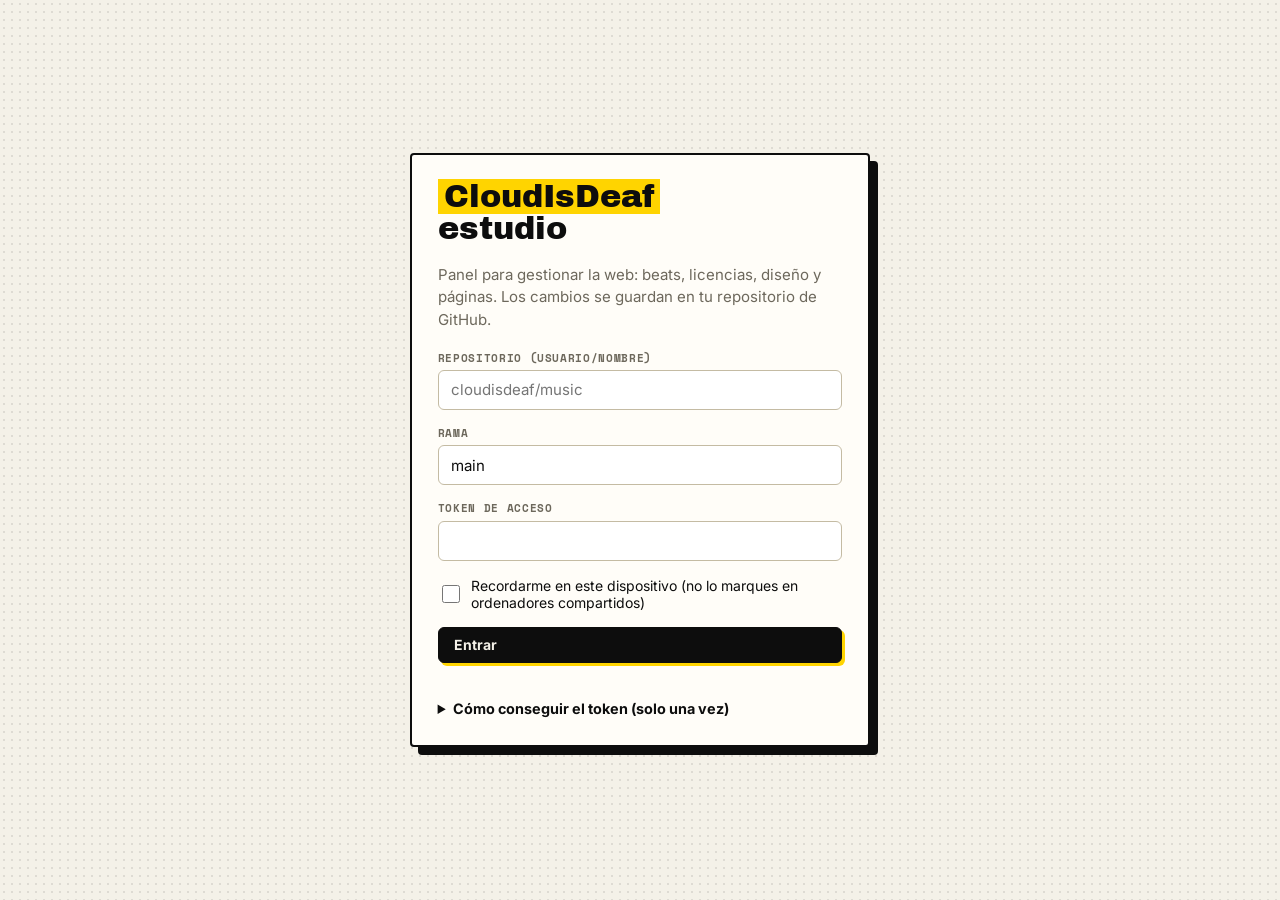
==== commit 98fe50fe: "Panel Estudio v6: admin por secciones, beats ocultos y tonalidad - admin.html: app con menú lateral " ====
--- a/admin.html
+++ b/admin.html
@@ -1,217 +1,624 @@
 <!DOCTYPE html>
-<html lang="en">
+<html lang="es">
 <head>
 <meta charset="utf-8">
 <meta name="viewport" content="width=device-width, initial-scale=1">
 <meta name="robots" content="noindex,nofollow">
-<title>Site admin</title>
+<title>Estudio · CloudIsDeaf</title>
 <meta http-equiv="Content-Security-Policy" content="default-src 'self'; script-src 'self' 'unsafe-inline'; style-src 'self' 'unsafe-inline'; img-src 'self' data: blob: https:; media-src 'self' blob:; font-src 'self'; connect-src 'self' https://api.github.com https://*.workers.dev; frame-src 'self'; object-src 'none'; base-uri 'self'; form-action 'self'">
+<link rel="stylesheet" href="fonts/fonts.css">
 <style>
-:root{--bg:#1a2033;--sf:#232b45;--ln:#36406a;--tx:#edf0f8;--mu:#9aa5c4;--ac:#a5b8ff}
+:root{--pa:#f4f1e8;--cd:#fffdf8;--ink:#0d0d0d;--mu:#6d685c;--ln:#ddd6c4;--ln2:#c4bba3;--y:#ffd400;--r:#e63a1e;--ok:#1f7a4d;--sb:#121211;--hd:'Archivo Black',Impact,sans-serif;--mo:'Space Mono',ui-monospace,Consolas,monospace}
 *{box-sizing:border-box}
-body{margin:0;background:var(--bg);color:var(--tx);font:16px/1.5 system-ui,-apple-system,"Segoe UI",sans-serif;padding-bottom:90px}
-.w{width:min(1500px,100% - 2rem);margin:0 auto}
-h1{font-size:1.6rem;margin:1.5rem 0 .2rem}h2{font-size:1.2rem;margin:2rem 0 .8rem}
-p,small{color:var(--mu)}small{display:block;margin-top:.3rem;word-break:break-all}
-.card{background:var(--sf);border:1px solid var(--ln);border-radius:16px;padding:1.2rem;margin:.8rem 0;display:grid;gap:.9rem}
-label{display:grid;gap:.3rem;font-weight:600;font-size:.92rem}label.row{display:flex;gap:.6rem;align-items:center}
-input,textarea,select{width:100%;background:var(--bg);color:var(--tx);border:1px solid var(--ln);border-radius:10px;padding:.65rem .8rem;font:inherit;font-weight:400}
-input[type=checkbox]{width:auto}input[type=file]{padding:.5rem}
-input:focus,textarea:focus,select:focus,button:focus-visible{outline:2px solid var(--ac);outline-offset:2px}
-button{font:inherit;font-weight:600;border:0;border-radius:999px;padding:.7rem 1.3rem;cursor:pointer;background:var(--tx);color:var(--bg)}
-button.sec{background:transparent;color:var(--tx);border:1px solid var(--ln)}button.del{background:transparent;color:#ff9b9b;border:1px solid #6a3640;justify-self:start}
-button:disabled{opacity:.5;cursor:wait}
-details{margin:1rem 0;color:var(--mu)}summary{cursor:pointer;color:var(--tx)}ol{padding-left:1.2rem}
-.bar{position:fixed;left:0;right:0;bottom:0;background:var(--sf);border-top:1px solid var(--ln);padding:.8rem 0}
-.bar .w{display:flex;gap:1rem;align-items:center;justify-content:space-between}#st{color:var(--mu);font-size:.9rem}
+html,body{margin:0}
+body{background:var(--pa);color:var(--ink);font:15px/1.5 Inter,system-ui,-apple-system,"Segoe UI",sans-serif}
 [hidden]{display:none!important}
-
-.des{display:grid;grid-template-columns:minmax(0,1fr) 330px;gap:1rem;align-items:start}
-@media(max-width:900px){.des{grid-template-columns:1fr}}
-.des>.card{position:sticky;top:.5rem;max-height:calc(100vh - 1rem);overflow:auto;margin:0}
-.tb{display:flex;flex-wrap:wrap;gap:.5rem;margin:.5rem 0}
-.up{display:inline-block;cursor:pointer;border:1px solid var(--ln);border-radius:999px;padding:.7rem 1.3rem;font-weight:600;color:var(--tx)}
-.stage{background:#0d1020;border:1px dashed var(--ln);padding:1rem;overflow:auto}.cvw{margin:0 auto}
-.cv{position:relative;container-type:inline-size;aspect-ratio:var(--ar,16/7);background:radial-gradient(rgba(0,0,0,.1) 1px,transparent 1.3px) 0 0/7px 7px,var(--paper);color:var(--ink);outline:3px solid var(--ink);font-family:Arial,sans-serif}
-.it{position:absolute;display:block;transform:rotate(calc(var(--r)*1deg));cursor:move;touch-action:none;user-select:none;-webkit-user-select:none}
-.it.tx{font-size:calc(var(--fs)*1cqw);line-height:1.05;white-space:pre-wrap;word-break:break-word;color:var(--c,var(--ink))}
-.it.tx.sh{text-shadow:.035em .035em 0 var(--acc),-.025em -.025em 0 var(--acc2)}
-.it.hl{background:var(--acc);padding:.15em .35em}
-.it.bt{background:var(--acc);border:3px solid var(--ink);box-shadow:.2em .2em 0 var(--ink);padding:.4em .7em;text-align:center;font-weight:700}
-.it.im img{width:100%;display:block;pointer-events:none}.it.im.sh{filter:drop-shadow(3px 3px 0 var(--ink))}
-.it.sel{outline:2px dashed #2a5bff;outline-offset:4px}
-.hd,.rh{position:absolute;width:16px;height:16px;background:#2a5bff;border:2px solid #fff;border-radius:50%}
-.hd{right:-12px;bottom:-12px;cursor:nwse-resize}.rh{left:calc(50% - 8px);top:-34px;cursor:grab}
-.row2{display:flex;justify-content:space-between;align-items:center;gap:.6rem;flex-wrap:wrap;border-bottom:1px solid var(--ln);padding:.5rem 0}.row2 span{display:flex;gap:.4rem;flex-wrap:wrap}.ghost{opacity:.3}#bgc{grid-template-columns:repeat(auto-fit,minmax(220px,1fr))}
-.tb label{display:flex;gap:.5rem;align-items:center;flex-direction:row}.fw{margin:0 auto;overflow:hidden;background:#fff;border:1px solid var(--ln)}.fw iframe{border:0;background:#fff;display:block}
-.ro{position:sticky;top:0;z-index:5;background:var(--sf);border:1px solid var(--ln);padding:.5rem .8rem;font:600 .85rem ui-monospace,Consolas,monospace;margin:.5rem 0;word-break:break-word}
-.fpv{font-size:1.45rem;line-height:1.25;padding:.35rem .7rem;background:#fff;color:#111;border-radius:8px;overflow:hidden;white-space:nowrap;text-overflow:ellipsis}
-.tb select{width:auto}.tb button:disabled{opacity:.35;cursor:default}
-body.fcs .w>h1,body.fcs .w>p,body.fcs #login,body.fcs #ed>*:not(.dsg),body.fcs .dsg>h2,body.fcs .dsg>p{display:none}
-body.fcs .w{width:calc(100% - 1.2rem)}body.fcs .des{grid-template-columns:minmax(0,1fr) 340px}
+a{color:inherit}
+h2{font:400 1.15rem var(--hd);margin:0 0 .2rem;letter-spacing:-.01em}
+h3{font:700 1rem Inter,sans-serif;margin:0}
+p{margin:.2rem 0}
+.mu,small{color:var(--mu)}small{display:block;margin-top:.15rem;word-break:break-all;font-size:.82rem}
+label small,.lb+small,.cvz small,.aud small{font:400 12.5px/1.4 Inter,system-ui,sans-serif;text-transform:none;letter-spacing:0}
+
+/* Formularios */
+label{display:grid;gap:5px;font:700 11px/1.3 var(--mo);text-transform:uppercase;letter-spacing:.06em;color:var(--mu)}
+#tlist label,#txt label{font:600 13.5px/1.4 Inter,system-ui,sans-serif;text-transform:none;letter-spacing:0;color:var(--ink)}
+label.row{display:flex;gap:.55rem;align-items:center;font:500 14px Inter,sans-serif;text-transform:none;letter-spacing:0;color:var(--ink);cursor:pointer}
+input,textarea,select{width:100%;background:#fff;color:var(--ink);border:1px solid var(--ln2);border-radius:6px;padding:.6rem .75rem;font:400 15px Inter,system-ui,sans-serif;text-transform:none;letter-spacing:0}
+textarea{resize:vertical;line-height:1.45}
+input[type=checkbox]{width:18px;height:18px;accent-color:var(--ink);flex:none;padding:0}
+input[type=color]{padding:3px;height:42px;cursor:pointer}
+input:focus,textarea:focus,select:focus,button:focus-visible,a:focus-visible{outline:2px solid var(--ink);outline-offset:2px}
+button,.btn{font:600 14px Inter,sans-serif;border:1px solid var(--ink);background:var(--cd);color:var(--ink);border-radius:6px;padding:.55rem .95rem;cursor:pointer;text-decoration:none;display:inline-flex;align-items:center;gap:.4rem;white-space:nowrap;line-height:1.2}
+button:hover,.btn:hover{background:#fff6c2}
+button.pri,.btn.pri{background:var(--ink);color:var(--pa);box-shadow:3px 3px 0 var(--y)}
+button.pri:hover{background:#2a2a28}
+button.del{color:var(--r);border-color:#e63a1e80;background:transparent}button.del:hover{background:#ffe9e4}
+button.gh{border-color:transparent;background:transparent}button.gh:hover{background:#0000000d}
+button:disabled{opacity:.4;cursor:default;background:var(--cd)}
+button.ic{padding:.35rem .55rem;min-width:32px;justify-content:center}
+.up{display:inline-flex;cursor:pointer;border:1px solid var(--ink);border-radius:6px;padding:.55rem .95rem;font:600 14px Inter,sans-serif;color:var(--ink);background:var(--cd);text-transform:none;letter-spacing:0}
+.up:hover{background:#fff6c2}
+.card{background:var(--cd);border:1px solid var(--ln);border-radius:10px;padding:1.1rem;display:grid;gap:.9rem}
+.card+.card{margin-top:.8rem}
+.g2{display:grid;grid-template-columns:repeat(auto-fit,minmax(200px,1fr));gap:.9rem}
+.tb{display:flex;flex-wrap:wrap;gap:.45rem;align-items:center}
+.tb label{display:flex;gap:.45rem;align-items:center;flex-direction:row}
+.tb select{width:auto;padding:.4rem .5rem;font-size:14px}
+.fpv{font-size:1.4rem;line-height:1.25;padding:.35rem .7rem;background:#fff;border:1px solid var(--ln);color:#111;border-radius:6px;overflow:hidden;white-space:nowrap;text-overflow:ellipsis}
+.row2{display:flex;justify-content:space-between;align-items:center;gap:.6rem;flex-wrap:wrap;border-bottom:1px solid var(--ln);padding:.55rem 0}.row2:last-of-type{border-bottom:0}.row2 span{display:flex;gap:.4rem;flex-wrap:wrap;align-items:center}
+.lead{color:var(--mu);margin:0 0 1rem;max-width:70ch}
+.sec-h{display:flex;align-items:end;justify-content:space-between;gap:1rem;flex-wrap:wrap;margin:1.6rem 0 .7rem}.sec-h:first-child{margin-top:0}
+
+/* Acceso */
+#login{min-height:100vh;display:grid;place-items:center;padding:1.5rem;background:radial-gradient(rgba(0,0,0,.09) 1px,transparent 1.3px) 0 0/8px 8px,var(--pa)}
+#login .box{width:min(460px,100%);background:var(--cd);border:2px solid var(--ink);box-shadow:8px 8px 0 var(--ink);border-radius:4px;padding:1.6rem;display:grid;gap:1rem}
+#login .logo{font:400 2rem/1 var(--hd)}
+#login .logo span{background:var(--y);padding:0 .2em}
+#login details{color:var(--mu);font-size:.9rem}#login summary{cursor:pointer;color:var(--ink);font-weight:600}#login ol{padding-left:1.2rem}
+
+/* Estructura de la app */
+.app{display:grid;grid-template-columns:236px minmax(0,1fr);min-height:100vh}
+#side{position:sticky;top:0;height:100vh;overflow:auto;background:var(--sb);color:#ece7da;padding:18px 12px 24px;display:flex;flex-direction:column}
+#side .logo{font:400 21px/1 var(--hd);padding:4px 10px 0;letter-spacing:-.01em}
+#side .logo small{font:400 10.5px var(--mo);color:#9b968a;text-transform:uppercase;letter-spacing:.14em;margin-top:6px}
+.qs{margin:14px 4px 4px;display:flex;justify-content:space-between;align-items:center;background:#ffffff10;border:1px solid #ffffff1c;color:#bdb8ab;border-radius:6px;padding:.5rem .7rem;font:500 13px Inter,sans-serif}
+.qs:hover{background:#ffffff1c}.qs kbd{font:11px var(--mo);opacity:.7}
+.grp{font:700 10px var(--mo);text-transform:uppercase;letter-spacing:.16em;color:#7f7a6f;margin:18px 10px 5px}
+#nav a{display:flex;align-items:center;gap:10px;padding:7px 10px;border-radius:6px;text-decoration:none;font-weight:500;font-size:14.5px;color:#ddd8cb}
+#nav a:hover{background:#ffffff14;color:#fff}
+#nav a.on{background:var(--y);color:var(--ink);font-weight:700}
+#nav a .ico{width:18px;text-align:center;font-size:14px;opacity:.85}
+#nav a .n{margin-left:auto;font:700 11px var(--mo);opacity:.75}
+#side .foot{margin-top:auto;padding:16px 10px 0;font:11px var(--mo);color:#7f7a6f;line-height:1.6}
+#side .foot a{color:#bdb8ab}
+main{min-width:0}
+.top{position:sticky;top:0;z-index:30;height:62px;display:flex;align-items:center;gap:.8rem;padding:0 22px;background:rgba(244,241,232,.94);backdrop-filter:blur(8px);border-bottom:1px solid var(--ln)}
+#vt{font:400 21px var(--hd);margin:0;flex:1;min-width:0;white-space:nowrap;overflow:hidden;text-overflow:ellipsis;letter-spacing:-.01em}
+#dirty{font:700 11px var(--mo);text-transform:uppercase;letter-spacing:.06em;padding:.35rem .6rem;border-radius:999px;border:1px solid var(--ln2);color:var(--mu);white-space:nowrap}
+#dirty.on{background:var(--y);border-color:var(--ink);color:var(--ink)}
+#st{font-size:13px;color:var(--mu);max-width:34ch;white-space:nowrap;overflow:hidden;text-overflow:ellipsis}
+#mb{display:none}
+.view{padding:24px 26px 60px;max-width:1260px}
+
+/* Inicio */
+.tiles{display:grid;grid-template-columns:repeat(auto-fit,minmax(190px,1fr));gap:.8rem}
+.tile{background:var(--cd);border:1px solid var(--ln);border-radius:10px;padding:1rem 1.1rem;display:grid;gap:.15rem;text-decoration:none;cursor:pointer}
+.tile:hover{border-color:var(--ink)}
+.tile .k{font:700 10.5px var(--mo);text-transform:uppercase;letter-spacing:.1em;color:var(--mu)}
+.tile .v{font:400 2rem/1.1 var(--hd)}
+.tile .s{font-size:13px;color:var(--mu)}
+.qa{display:flex;flex-wrap:wrap;gap:.5rem}
+.todo{display:grid;gap:0}
+.todo a{display:flex;gap:.7rem;align-items:center;padding:.65rem .2rem;border-bottom:1px solid var(--ln);text-decoration:none}
+.todo a:last-child{border-bottom:0}.todo a:hover{background:#fff6c2}
+.dot{width:9px;height:9px;border-radius:50%;flex:none;background:var(--r)}.dot.ok{background:var(--ok)}.dot.i{background:var(--ln2)}
+.cols{display:grid;grid-template-columns:minmax(0,1.2fr) minmax(0,1fr);gap:1rem}
+.bar{height:6px;background:var(--ln);border-radius:9px;overflow:hidden}.bar i{display:block;height:100%;background:var(--ink)}
+
+/* Beats */
+.bw{display:grid;grid-template-columns:minmax(0,1fr) 400px;gap:1rem;align-items:start}
+.btool{display:flex;gap:.5rem;flex-wrap:wrap;align-items:center;margin-bottom:.7rem}
+.btool input[type=search]{flex:1;min-width:180px}.btool select{width:auto}
+.blist{background:var(--cd);border:1px solid var(--ln);border-radius:10px;overflow:hidden}
+.brow{display:grid;grid-template-columns:18px 46px 34px minmax(0,1fr) auto auto;gap:.7rem;align-items:center;padding:.55rem .8rem;border-bottom:1px solid var(--ln);cursor:pointer;background:var(--cd)}
+.brow:last-child{border-bottom:0}.brow:hover{background:#fffbe6}.brow.on{background:#fff3b0;box-shadow:inset 4px 0 0 var(--ink)}
+.brow.hid .bt,.brow.hid .th{opacity:.45}
+.brow.drag{opacity:.4}.brow.over{box-shadow:inset 0 3px 0 var(--ink)}
+.grip{cursor:grab;color:var(--ln2);font-weight:700;letter-spacing:-2px;user-select:none}
+.th{width:46px;height:46px;border-radius:4px;background:#e8e2d1 center/cover;border:1px solid var(--ln)}
+.pp{width:34px;height:34px;border-radius:50%;padding:0;justify-content:center;font-size:12px}
+.pp.on{background:var(--y)}
+.bt{min-width:0}.bt b{display:block;white-space:nowrap;overflow:hidden;text-overflow:ellipsis}.bt small{margin:0;white-space:nowrap;overflow:hidden;text-overflow:ellipsis;word-break:normal}
+.flags{display:flex;gap:.3rem;flex-wrap:wrap;justify-content:flex-end}
+.tag{font:700 10px var(--mo);text-transform:uppercase;letter-spacing:.05em;padding:.2rem .45rem;border-radius:999px;border:1px solid var(--ln2);color:var(--mu);font-style:normal;white-space:nowrap}
+.tag.warn{border-color:#e63a1e70;color:var(--r)}.tag.dk{background:var(--ink);color:var(--pa);border-color:var(--ink)}
+.ra{display:flex;gap:.25rem}
+.drop{border:2px dashed var(--ln2);border-radius:10px;padding:1rem;text-align:center;color:var(--mu);margin-top:.8rem;font-size:14px}
+.drop.over,.cvz.over,.aud.over{border-color:var(--ink);background:#fff6c2;color:var(--ink)}
+#bd{position:sticky;top:76px;max-height:calc(100vh - 90px);overflow:auto;background:var(--cd);border:1px solid var(--ln);border-radius:10px}
+#bd .in{padding:1rem 1.1rem;display:grid;gap:.85rem}
+.bdh{display:flex;justify-content:space-between;align-items:center;position:sticky;top:0;background:var(--cd);padding:.7rem 1.1rem;border-bottom:1px solid var(--ln);z-index:2}
+.bdh b{font:400 1rem var(--hd)}
+.emp{padding:2.2rem 1.4rem;text-align:center;color:var(--mu)}
+.emp b{display:block;font:400 1.1rem var(--hd);color:var(--ink);margin-bottom:.3rem}
+.cvz{display:grid;grid-template-columns:110px 1fr;gap:.8rem;align-items:center;border:2px dashed transparent;border-radius:8px;padding:2px}
+.cvz .im{width:110px;aspect-ratio:1;border-radius:6px;background:#e8e2d1 center/cover;border:1px solid var(--ln);display:grid;place-items:center;color:var(--mu);font:11px var(--mo)}
+.aud{border:2px dashed var(--ln);border-radius:8px;padding:.7rem;display:grid;gap:.5rem}
+.aud audio{width:100%;height:36px}
+.lb{font:700 11px var(--mo);text-transform:uppercase;letter-spacing:.06em;color:var(--mu)}
+.chips{display:flex;flex-wrap:wrap;gap:.35rem;margin-top:.35rem}
+.chip{display:inline-flex;align-items:center;gap:.35rem;border:1px solid var(--ln2);border-radius:999px;padding:.28rem .7rem;font:500 13.5px Inter,sans-serif;text-transform:none;letter-spacing:0;color:var(--ink);cursor:pointer;background:#fff}
+.chip input{display:none}.chip:has(input:checked){background:var(--ink);color:var(--pa);border-color:var(--ink)}
+.chip button{border:0;background:none;padding:0 .1rem;font-size:15px;line-height:1;color:inherit}
+.bdf{display:flex;gap:.5rem;flex-wrap:wrap;border-top:1px solid var(--ln);padding-top:.9rem}
+details.sub{border:1px solid var(--ln);border-radius:8px;padding:.6rem .8rem}details.sub summary{cursor:pointer;font-weight:600}details.sub[open] summary{margin-bottom:.6rem}
+
+/* Licencias */
+.lics{display:grid;grid-template-columns:repeat(auto-fill,minmax(300px,1fr));gap:.9rem}
+.lic{position:relative}
+.lic .pr{display:flex;align-items:center;gap:.4rem}
+.lic.best{border:2px solid var(--ink);box-shadow:5px 5px 0 var(--y)}
+
+/* Pestañas */
+.tabs{display:flex;gap:.3rem;border-bottom:1px solid var(--ln);margin-bottom:1rem;flex-wrap:wrap}
+.tabs button{border:0;border-bottom:3px solid transparent;border-radius:0;background:none;padding:.6rem .8rem;font-weight:600;color:var(--mu)}
+.tabs button.on{border-bottom-color:var(--ink);color:var(--ink)}
+.tabs button:hover{background:#0000000a}
+
+/* Editor visual: se conserva el motor, cambia solo la colocación */
+.view[data-v=disenar]{max-width:none;padding:10px 14px;height:calc(100vh - 62px);display:flex;flex-direction:column;gap:8px}
+.dtb{display:flex;flex-wrap:wrap;gap:.4rem .9rem;align-items:center;background:var(--cd);border:1px solid var(--ln);border-radius:10px;padding:.5rem .7rem}
+.dtb .gp{display:flex;gap:.3rem;align-items:center;flex-wrap:wrap}
+.dtb .gl{font:700 10px var(--mo);text-transform:uppercase;letter-spacing:.1em;color:var(--mu);margin-right:.15rem}
+.dtb button,.dtb .up{padding:.38rem .65rem;font-size:13px}
+.dtb select{width:auto;padding:.32rem .45rem;font-size:13px}
+.dtb label{display:flex;flex-direction:row;align-items:center;gap:.35rem;font-size:10px}
+.dtb .sp{width:1px;align-self:stretch;background:var(--ln)}
+.dtb button.on{background:var(--y)}
+.ro{background:var(--ink);color:#f4f1e8;padding:.42rem .8rem;font:600 12px var(--mo);border-radius:6px;word-break:break-word}
+.des{flex:1;min-height:0;display:grid;grid-template-columns:minmax(0,1fr) 330px;gap:.7rem}
+.stage{background:radial-gradient(#ffffff14 1px,transparent 1.3px) 0 0/10px 10px,#1c1c1a;border-radius:10px;padding:12px;overflow:auto;min-height:0}
+.fw{margin:0 auto;overflow:hidden;background:#fff;box-shadow:0 10px 40px #0007}.fw iframe{border:0;background:#fff;display:block}
+.dside{overflow:auto;min-height:0;display:grid;gap:.7rem;align-content:start}
+.dside>.card{margin:0}
+.dside details.card summary{cursor:pointer;font-weight:700}
+#bgc{grid-template-columns:1fr}
+body.fcs .app{grid-template-columns:1fr}body.fcs #side,body.fcs .top{display:none}
+body.fcs .view[data-v=disenar]{height:100vh}
+
+/* Paleta rápida */
+#qk{position:fixed;inset:0;z-index:80;background:#0d0d0d80;display:grid;place-items:start center;padding-top:12vh}
+#qk .bx{width:min(560px,94vw);background:var(--cd);border:2px solid var(--ink);box-shadow:8px 8px 0 var(--ink);border-radius:6px;overflow:hidden}
+#qk input{border:0;border-bottom:1px solid var(--ln);border-radius:0;padding:1rem;font-size:17px}
+#qk ul{list-style:none;margin:0;padding:.3rem;max-height:50vh;overflow:auto}
+#qk li{padding:.55rem .8rem;border-radius:4px;cursor:pointer;display:flex;justify-content:space-between;gap:1rem}
+#qk li small{margin:0}
+#qk li.on{background:var(--y)}
+
+#toast{position:fixed;left:50%;bottom:22px;transform:translateX(-50%);background:var(--ink);color:var(--pa);padding:.7rem 1.1rem;border-radius:6px;font-weight:600;z-index:90;box-shadow:4px 4px 0 var(--y);max-width:92vw}
+
+@media(max-width:1100px){.bw{grid-template-columns:1fr}#bd{position:fixed;inset:0;top:0;max-height:none;border-radius:0;z-index:60;display:none}#bd.open{display:block}.cols{grid-template-columns:1fr}}
+@media(max-width:900px){
+ .app{grid-template-columns:1fr}
+ #side{position:fixed;left:0;top:0;bottom:0;width:260px;z-index:70;transform:translateX(-100%);transition:transform .2s}
+ body.navopen #side{transform:none;box-shadow:0 0 0 100vmax #0007}
+ #mb{display:inline-flex}
+ .top{padding:0 12px;gap:.5rem}#st{display:none}#vt{font-size:17px}
+ .view{padding:16px 14px 60px}
+ .des{grid-template-columns:1fr;grid-template-rows:62vh auto}.view[data-v=disenar]{height:auto}
+ .brow{grid-template-columns:40px 34px minmax(0,1fr) auto;gap:.55rem}.brow .grip,.brow .ra{display:none}.th{width:40px;height:40px}
+ .top .btn.web{display:none}
+}
+@media(max-width:600px){
+ .flags .tag:not(.warn){display:none}
+ #dirty{font-size:9.5px;padding:.3rem .45rem}#pub{padding:.5rem .7rem;font-size:13px}
+ .brow{grid-template-columns:40px 34px minmax(0,1fr)}.flags{grid-column:3;justify-content:flex-start}.flags:empty{display:none}
+}
+@media(prefers-reduced-motion:reduce){*{transition:none!important}}
 </style>
-<link rel="stylesheet" href="fonts/fonts.css">
 </head>
 <body>
-<div class="w">
-<h1>Site admin <small style="display:inline;font-size:.85rem">v5 · page designer + collage</small></h1>
-<p>Edit your beats, prices and links. Changes go straight to your GitHub repository.</p>
-
+
+<!-- ACCESO -->
 <div id="login">
- <details open><summary>How to get your access token (one time)</summary><ol>
-  <li>On GitHub: your profile picture &rarr; Settings &rarr; Developer settings &rarr; Personal access tokens &rarr; Fine-grained tokens &rarr; Generate new token.</li>
-  <li>Repository access: <b>Only select repositories</b> and pick your site repository.</li>
-  <li>Permissions &rarr; Repository permissions &rarr; <b>Contents: Read and write</b>.</li>
-  <li>Generate it, copy it and paste it below. Never share it.</li></ol></details>
- <div class="card">
-  <label>Repository (username/name)<input id="repo" placeholder="cloudisdeaf/beats"></label>
-  <label>Branch<input id="br" value="main"></label>
-  <label class="row"><input type="checkbox" id="rem"> Remember me on this device (leave it off on shared computers)</label><label>Access token<input id="tk" type="password" autocomplete="off"></label>
-  <button id="go">Connect</button>
-  <small>The token is saved only in this browser.</small>
+ <div class="box">
+  <div class="logo"><span>CloudIsDeaf</span><br>estudio</div>
+  <p class="mu">Panel para gestionar la web: beats, licencias, diseño y páginas. Los cambios se guardan en tu repositorio de GitHub.</p>
+  <label>Repositorio (usuario/nombre)<input id="repo" placeholder="cloudisdeaf/music"></label>
+  <label>Rama<input id="br" value="main"></label>
+  <label>Token de acceso<input id="tk" type="password" autocomplete="off"></label>
+  <label class="row"><input type="checkbox" id="rem"> Recordarme en este dispositivo (no lo marques en ordenadores compartidos)</label>
+  <button id="go" class="pri">Entrar</button>
+  <button id="loc" class="gh" hidden>Abrir la copia local sin publicar (modo prueba)</button>
+  <small id="lst"></small>
+  <details><summary>Cómo conseguir el token (solo una vez)</summary><ol>
+   <li>En GitHub: tu foto → Settings → Developer settings → Personal access tokens → Fine-grained tokens → Generate new token.</li>
+   <li>Repository access: <b>Only select repositories</b> y elige el repositorio de la web.</li>
+   <li>Permissions → Repository permissions → <b>Contents: Read and write</b>.</li>
+   <li>Genéralo, cópialo y pégalo arriba. No lo compartas nunca. Se guarda solo en este navegador.</li></ol></details>
  </div>
 </div>
 
-<div id="ed" hidden>
- <h2>Page layout</h2><p>The page is a stack of blocks. Reorder or remove them, and add free canvases to place text, banners, images and stickers anywhere between sections.</p><div class="card" id="lay"></div>
- <div class="dsg"><h2 id="dz">Designer</h2><p>Desktop and mobile have separate layouts: switch the view and arrange each one on its own. Drag items to move them, use the round handles to resize and rotate. Delete removes an item (on mobile it only hides it). To design the other pages (All beats, Album, Projects, Legal, Orders) pick them in “Place new items on”: the preview jumps to that page and you can add and arrange items on it in both the desktop and the mobile view. Ctrl+Z undoes, Ctrl+Y redoes.</p>
- <div class="tb"><button class="sec" id="und" disabled>Undo</button><button class="sec" id="red" disabled>Redo</button><button class="sec" id="fcs">Focus mode</button><button class="sec" id="vd">Desktop view</button><button class="sec" id="vm">Mobile view</button><button class="sec" id="adt">Add text</button><label class="up">Add image or sticker<input type="file" accept="image/*" id="adi" hidden></label><button class="sec" id="adk">Add bumper sticker</button><button class="sec" id="adw">Add Windows dialog</button><button class="sec" id="adb">Add starburst</button><button class="sec" id="adr">Add ransom text</button><button class="sec" id="ads">Add paper strip</button><button class="sec" id="c2m">Copy desktop to mobile</button><button class="sec" id="m2d">Copy mobile to desktop</button></div>
- <div class="card" id="bgc"></div>
- <div class="tb"><label>Place new items on <select id="tgt"></select></label><label>Snap to grid <select id="snap"><option value="0">Off</option><option value="1">1%</option><option value="2.5">2.5%</option><option value="5" selected>5%</option><option value="10">10%</option></select></label><label>Preview screen width <select id="pw"><option value="0" selected>This window</option><option value="1920">1920 px</option><option value="1600">1600 px</option><option value="1440">1440 px</option><option value="1366">1366 px</option><option value="1280">1280 px</option></select></label><label>Zoom <select id="zm"><option value="fit" selected>Fit</option><option value="1">100%</option><option value="0.75">75%</option><option value="0.5">50%</option></select></label><label>Preview language <select id="pl"></select></label><label><input type="checkbox" id="ani"> Animate preview</label><label><input type="checkbox" id="grid" checked> Show grid and rulers</label></div>
- <div class="ro" id="ro">Click an item in the preview to select it.</div>
- <div class="des"><div class="stage"><div class="fw" id="fw"><iframe id="fr" name="ed" title="Page preview"></iframe></div></div><div class="card" id="pn"></div></div></div>
- <h2>Pages</h2><p>The Beats page is always on. Switch the other pages public or private: a private page disappears from the menu and cannot be opened.</p><div class="card" id="pgs"></div>
- <h2>Album of the week</h2><div class="card" id="alb"></div>
- <h2>Projects</h2><button class="sec" id="adp">Add a project</button><div id="prj"></div>
- <h2>All items</h2><p>Every sticker, image and text on your page. Untick Mobile to hide an item on phones without touching the desktop.</p><div class="tb"><button class="sec" id="hm1">Hide every image on mobile</button><button class="sec" id="hm0">Show every item on mobile</button></div><div class="card" id="ly"></div>
- <h2>Shop (automatic delivery)</h2><p>Connect the order server (see SETUP.md). Without it, buyers pay through your PayPal.me link and you deliver by hand.</p><div class="card" id="shp"></div>
- <h2>Legal details</h2><p>Shown on the Legal page (link in the footer). Fill them in before publishing, and ask a gestor if you are unsure what you must include.</p><div class="card" id="lgl"></div>
- <h2>Translations</h2><p>English is the default. The built-in texts already come translated; here you can edit them or translate your own texts (hero texts, licenses, album notes, projects). Pick a language to also preview it above.</p>
- <div class="card"><label>Language<select id="tl"><option value="en">English</option><option value="es">Español</option><option value="ca">Català</option><option value="fr">Français</option><option value="de">Deutsch</option><option value="ja">日本語</option></select></label><div id="tlist"></div></div>
- <h2>Style</h2><div class="card" id="sty"></div>
- <h2>Texts</h2><p>Change any other text on the page.</p><div class="card" id="txt"></div>
- <h2>Site settings</h2><div class="card" id="set"></div>
- <h2>Beats</h2><p>Upload only the preview with your voice tag. Newest beat goes first.</p>
- <button class="sec" id="add">Add a beat</button><div id="bts"></div>
- <h2>Licenses</h2><button class="sec" id="addlic">Add a license</button><div id="lic"></div>
- <h2>Account</h2><button class="sec" id="out">Disconnect this browser</button>
+<!-- APLICACIÓN -->
+<div class="app" id="ed" hidden>
+ <aside id="side">
+  <div class="logo">CloudIsDeaf<small>estudio</small></div>
+  <button class="qs" id="qsb" type="button">Buscar o ir a… <kbd>Ctrl K</kbd></button>
+  <nav id="nav">
+   <a href="#/inicio" data-v="inicio"><span class="ico">⌂</span>Inicio</a>
+   <div class="grp">Catálogo</div>
+   <a href="#/beats" data-v="beats"><span class="ico">♪</span>Beats<span class="n" id="nb"></span></a>
+   <a href="#/licencias" data-v="licencias"><span class="ico">§</span>Licencias<span class="n" id="nl"></span></a>
+   <div class="grp">Diseño</div>
+   <a href="#/disenar" data-v="disenar"><span class="ico">✎</span>Editor visual</a>
+   <a href="#/estructura" data-v="estructura"><span class="ico">☰</span>Estructura de la portada</a>
+   <a href="#/capas" data-v="capas"><span class="ico">◫</span>Capas y elementos</a>
+   <a href="#/estilo" data-v="estilo"><span class="ico">◐</span>Colores y tipografías</a>
+   <div class="grp">Contenido</div>
+   <a href="#/paginas" data-v="paginas"><span class="ico">▤</span>Páginas, álbum y proyectos</a>
+   <a href="#/textos" data-v="textos"><span class="ico">¶</span>Textos de la web</a>
+   <a href="#/traducciones" data-v="traducciones"><span class="ico">文</span>Traducciones</a>
+   <div class="grp">Negocio</div>
+   <a href="#/ajustes" data-v="ajustes"><span class="ico">@</span>Datos y redes</a>
+   <a href="#/tienda" data-v="tienda"><span class="ico">€</span>Tienda y legal</a>
+   <a href="#/cuenta" data-v="cuenta"><span class="ico">⚙</span>Cuenta y copias</a>
+  </nav>
+  <div class="foot">Ctrl+S publica · Ctrl+Z deshace<br><a href="admin-clasico.html">Panel clásico (v5)</a></div>
+ </aside>
+
+ <main>
+  <header class="top">
+   <button id="mb" class="ic" aria-label="Abrir menú">☰</button>
+   <h1 id="vt">Inicio</h1>
+   <span id="st"></span>
+   <span id="dirty">Sin cambios</span>
+   <a class="btn web" href="./" target="_blank" rel="noopener">Ver web ↗</a>
+   <button id="pub" class="pri" hidden>Publicar</button>
+  </header>
+
+  <!-- INICIO -->
+  <section class="view" data-v="inicio">
+   <div id="dsh"></div>
+  </section>
+
+  <!-- BEATS -->
+  <section class="view" data-v="beats" hidden>
+   <div class="sec-h"><div><h2>Catálogo de beats</h2><p class="mu">El primero de la lista es el primero en la tienda. Arrastra para cambiar el orden. Sube solo la preview con tu tag de voz.</p></div><button id="add" class="pri">+ Añadir beat</button></div>
+   <div class="bw">
+    <div>
+     <div class="btool">
+      <input type="search" id="bq" placeholder="Buscar por título o artista tipo…">
+      <select id="bfg" aria-label="Filtrar"></select>
+      <select id="bso" aria-label="Ordenar"><option value="ord">Orden de la tienda</option><option value="az">Título A–Z</option><option value="bpm">BPM</option></select>
+     </div>
+     <div class="blist" id="bts"></div>
+     <div class="drop" id="bdrop">Suelta aquí uno o varios MP3 para crear beats nuevos (el título y los BPM se sacan del nombre del archivo), o <label class="up" style="display:inline-flex;margin-left:.3rem">elige archivos<input type="file" id="bmp" accept=".mp3,audio/mpeg" multiple hidden></label></div>
+     <div class="card" style="margin-top:1rem"><div><h3>Géneros</h3><p class="mu">Son los filtros de la página «All beats». Solo se muestran los que tienen algún beat.</p></div><div id="gen"></div></div>
+    </div>
+    <aside id="bd"></aside>
+   </div>
+  </section>
+
+  <!-- LICENCIAS -->
+  <section class="view" data-v="licencias" hidden>
+   <div class="sec-h"><div><h2>Licencias</h2><p class="mu">Aparecen en este orden en la web. La tienda muestra «desde» el precio más bajo.</p></div><button class="pri" id="addlic">+ Añadir licencia</button></div>
+   <div class="lics" id="lic"></div>
+  </section>
+
+  <!-- EDITOR VISUAL -->
+  <section class="view" data-v="disenar" hidden>
+   <div class="dtb">
+    <div class="gp"><span class="gl">Historial</span><button id="und" disabled title="Ctrl+Z">↶ Deshacer</button><button id="red" disabled title="Ctrl+Y">↷ Rehacer</button></div>
+    <div class="sp"></div>
+    <div class="gp"><span class="gl">Vista</span><button id="vd">Escritorio</button><button id="vm">Móvil</button><button id="fcs">Pantalla completa</button></div>
+    <div class="sp"></div>
+    <div class="gp"><span class="gl">Añadir</span><button id="adt">Texto</button><label class="up">Imagen o pegatina<input type="file" accept="image/*" id="adi" hidden></label><button id="adk">Pegatina de parachoques</button><button id="adw">Ventana Windows</button><button id="adb">Estallido</button><button id="adr">Texto recortado</button><button id="ads">Tira de papel</button></div>
+   </div>
+   <div class="dtb">
+    <label>Colocar en <select id="tgt"></select></label>
+    <label>Imán <select id="snap"><option value="0">No</option><option value="1">1%</option><option value="2.5">2,5%</option><option value="5" selected>5%</option><option value="10">10%</option></select></label>
+    <label>Ancho <select id="pw"><option value="0" selected>Esta ventana</option><option value="1920">1920 px</option><option value="1600">1600 px</option><option value="1440">1440 px</option><option value="1366">1366 px</option><option value="1280">1280 px</option></select></label>
+    <label>Zoom <select id="zm"><option value="fit" selected>Ajustar</option><option value="1">100%</option><option value="0.75">75%</option><option value="0.5">50%</option></select></label>
+    <label>Idioma <select id="pl"></select></label>
+    <label><input type="checkbox" id="ani"> Animar</label>
+    <label><input type="checkbox" id="grid" checked> Cuadrícula</label>
+    <div class="sp"></div>
+    <button id="c2m" title="Copia la colocación de escritorio a móvil">Escritorio → móvil</button><button id="m2d" title="Copia la colocación de móvil a escritorio">Móvil → escritorio</button>
+   </div>
+   <div class="ro" id="ro">Haz clic en un elemento de la vista previa para seleccionarlo.</div>
+   <div class="des">
+    <div class="stage"><div class="fw" id="fw"><iframe id="fr" name="ed" title="Vista previa de la página"></iframe></div></div>
+    <div class="dside">
+     <div class="card" id="pn"></div>
+     <details class="card" id="bgw"><summary>Fondo y forma de la zona</summary><div class="card" id="bgc" style="border:0;padding:0"></div></details>
+    </div>
+   </div>
+  </section>
+
+  <!-- ESTRUCTURA -->
+  <section class="view" data-v="estructura" hidden>
+   <h2>Estructura de la portada</h2>
+   <p class="lead">La portada es una pila de bloques. Cámbialos de orden, quítalos o añade lienzos libres para poner textos, imágenes y pegatinas donde quieras entre secciones. «Editar» abre ese lienzo en el editor visual.</p>
+   <div class="card" id="lay"></div>
+  </section>
+
+  <!-- CAPAS -->
+  <section class="view" data-v="capas" hidden>
+   <h2>Capas y elementos</h2>
+   <p class="lead">Todas las pegatinas, imágenes y textos de la web. Desmarca Móvil para ocultar algo solo en el teléfono sin tocar el escritorio. «Seleccionar» te lleva al elemento en el editor.</p>
+   <div class="tb" style="margin-bottom:.8rem"><input type="search" id="lyq" placeholder="Filtrar elementos…" style="max-width:320px"><button id="hm1">Ocultar todas las imágenes en móvil</button><button id="hm0">Mostrar todo en móvil</button></div>
+   <div class="card" id="ly"></div>
+  </section>
+
+  <!-- ESTILO -->
+  <section class="view" data-v="estilo" hidden>
+   <h2>Colores y tipografías</h2>
+   <p class="lead">El estilo general de toda la web. Cada cambio se ve al momento en el editor visual.</p>
+   <div class="cols"><div class="card" id="sty"></div><div id="swp"></div></div>
+  </section>
+
+  <!-- PÁGINAS -->
+  <section class="view" data-v="paginas" hidden>
+   <div class="tabs" id="ptabs"><button data-tab="vis" class="on">Visibilidad</button><button data-tab="alb">Álbum de la semana</button><button data-tab="prj">Proyectos</button></div>
+   <div data-pt="vis"><p class="lead">La página Beats siempre está activa. Las demás pueden ser públicas o privadas: una página privada desaparece del menú y no se puede abrir.</p><div class="card" id="pgs"></div></div>
+   <div data-pt="alb" hidden><p class="lead">El álbum que recomiendas esta semana. Los enlaces vacíos no se muestran.</p><div class="card" id="alb"></div></div>
+   <div data-pt="prj" hidden><div class="sec-h"><p class="mu" style="margin:0">Trabajos y colaboraciones. Se muestran en este orden.</p><button class="pri" id="adp">+ Añadir proyecto</button></div><div id="prj"></div></div>
+  </section>
+
+  <!-- TEXTOS -->
+  <section class="view" data-v="textos" hidden>
+   <h2>Textos de la web</h2>
+   <p class="lead">Cualquier otro texto fijo de la página (secciones, botones, preguntas frecuentes…). Se escriben en inglés, que es el idioma base; para los demás idiomas ve a Traducciones.</p>
+   <input type="search" id="txq" placeholder="Buscar un texto…" style="max-width:360px;margin-bottom:.8rem">
+   <div class="card" id="txt"></div>
+  </section>
+
+  <!-- TRADUCCIONES -->
+  <section class="view" data-v="traducciones" hidden>
+   <h2>Traducciones</h2>
+   <p class="lead">El inglés es el idioma base. Los textos de serie ya vienen traducidos; aquí puedes corregirlos o traducir los tuyos (textos del lienzo, licencias, álbum, proyectos). Al elegir idioma, el editor visual también lo muestra.</p>
+   <div class="card"><div class="g2"><label>Idioma<select id="tl"><option value="en">English</option><option value="es">Español</option><option value="ca">Català</option><option value="fr">Français</option><option value="de">Deutsch</option><option value="ja">日本語</option></select></label><label>Mostrar<select id="tlf"><option value="all">Todos los textos</option><option value="miss">Solo los que faltan</option></select></label></div><div id="tlist"></div></div>
+  </section>
+
+  <!-- AJUSTES -->
+  <section class="view" data-v="ajustes" hidden>
+   <h2>Datos y redes</h2>
+   <p class="lead">Nombre artístico, redes y forma de pago.</p>
+   <div class="card" id="set"></div>
+  </section>
+
+  <!-- TIENDA Y LEGAL -->
+  <section class="view" data-v="tienda" hidden>
+   <h2>Tienda (entrega automática)</h2>
+   <p class="lead">Conecta el servidor de pedidos (ver SETUP.md). Sin él, los compradores pagan con tu enlace de PayPal.me y la entrega la haces tú a mano.</p>
+   <div class="card" id="shp"></div>
+   <div class="sec-h"><h2>Datos legales</h2></div>
+   <p class="lead">Salen en la página Legal (enlace en el pie). Rellénalos antes de promocionar la web; si dudas de qué incluir, consúltalo con una gestoría.</p>
+   <div class="card" id="lgl"></div>
+  </section>
+
+  <!-- CUENTA -->
+  <section class="view" data-v="cuenta" hidden>
+   <h2>Cuenta y copias de seguridad</h2>
+   <p class="lead">Cada publicación queda guardada en el historial de GitHub, así que siempre se puede volver atrás. Además puedes descargar una copia de todos los datos.</p>
+   <div class="card" id="acc"></div>
+   <div class="card"><h3>Copias</h3><div class="tb"><button id="bk">Descargar copia (data.json)</button><label class="up">Restaurar desde una copia<input type="file" accept=".json,application/json" id="rsi" hidden></label><button id="rld">Descartar cambios y recargar</button></div><small>Restaurar carga la copia en el panel; no se publica hasta que pulses Publicar.</small></div>
+   <div class="card"><h3>Sesión</h3><div class="tb"><button class="del" id="out">Desconectar este navegador</button><a class="btn" href="admin-clasico.html">Abrir el panel clásico</a></div></div>
+  </section>
+ </main>
 </div>
-</div>
-
-<div class="bar"><div class="w"><span id="st"></span><button id="pub" hidden>Publish changes</button></div></div>
+
+<datalist id="keys"><option>C</option><option>Cm</option><option>C#</option><option>C#m</option><option>D</option><option>Dm</option><option>D#</option><option>D#m</option><option>E</option><option>Em</option><option>F</option><option>Fm</option><option>F#</option><option>F#m</option><option>G</option><option>Gm</option><option>G#</option><option>G#m</option><option>A</option><option>Am</option><option>A#</option><option>A#m</option><option>B</option><option>Bm</option></datalist>
+<div id="qk" hidden><div class="bx"><input id="qki" placeholder="Ir a una sección o a un beat…" autocomplete="off"><ul id="qkl"></ul></div></div>
+<div id="toast" hidden></div>
 
 <script>
 const $=s=>document.querySelector(s),esc=s=>String(s??"").replace(/[&<>"]/g,c=>({"&":"&amp;","<":"&lt;",">":"&gt;",'"':"&quot;"}[c]));
-let C={};try{C=JSON.parse(localStorage.getItem("gh")||sessionStorage.getItem("gh")||"{}")}catch(_){C={}}let D=null,F={};const uid=p=>p+"-"+Math.random().toString(36).slice(2,8);
+let C={};try{C=JSON.parse(localStorage.getItem("gh")||sessionStorage.getItem("gh")||"{}")}catch(_){C={}}let D=null,F={},BASE="";const uid=p=>p+"-"+Math.random().toString(36).slice(2,8);
 const log=t=>$("#st").textContent=t;
+let tt;const toast=t=>{const e=$("#toast");e.textContent=t;e.hidden=false;clearTimeout(tt);tt=setTimeout(()=>e.hidden=true,2600)};
 const hdr=()=>({Authorization:"Bearer "+C.token,Accept:"application/vnd.github+json"});
 const url=p=>`https://api.github.com/repos/${C.repo}/contents/${p}`;
 const b64=f=>new Promise((ok,no)=>{const r=new FileReader();r.onload=()=>ok(r.result.split(",")[1]);r.onerror=no;r.readAsDataURL(f)});
 const enc=s=>btoa(unescape(encodeURIComponent(s))),dec=s=>decodeURIComponent(escape(atob(s.replace(/\n/g,""))));
+const today=()=>new Date().toISOString().slice(0,10);
+const LOCAL=/^(localhost|127\.0\.0\.1|\[::1\])$/.test(location.hostname);
 async function get(p){const r=await fetch(url(p)+"?ref="+encodeURIComponent(C.branch)+"&t="+Date.now(),{headers:hdr()});
- if(r.status===404)return null;if(!r.ok)throw new Error("GitHub answered "+r.status+". Check the repository name and the token.");return r.json()}
+ if(r.status===404)return null;if(!r.ok)throw new Error("GitHub ha respondido "+r.status+". Revisa el nombre del repositorio y el token.");return r.json()}
 async function put(p,content,msg){const old=await get(p);
  const r=await fetch(url(p),{method:"PUT",headers:hdr(),body:JSON.stringify({message:msg,content,branch:C.branch,...(old?{sha:old.sha}:{})})});
- if(!r.ok)throw new Error(p+" failed ("+r.status+")")}
-async function load(){const f=await get("data.json");if(!f)throw new Error("data.json was not found in the repository.");
- D=JSON.parse(dec(f.content));D.theme=Object.assign({paper:"#f4f1e8",ink:"#0d0d0d",acc:"#ffd400",acc2:"#e63a1e",hd:"Archivo Black",bd:"Space Mono"},D.theme);D.stickers=D.stickers||[];if(D.anim===undefined)D.anim=true;D.ticker=D.ticker||"new beats every week \u2022 tagged previews \u2022 clean files after payment \u2022 ";D.banner=D.banner||"";mig(D);cur=D.layout.find(k=>D.canvases[k])||"";D.texts=D.texts||{};$("#login").hidden=true;$("#ed").hidden=false;$("#pub").hidden=false;draw();design()}
+ if(!r.ok)throw new Error("No se pudo subir "+p+" ("+r.status+")")}
+async function fetchData(){if(C.local){const r=await fetch("data.json?t="+Date.now());if(!r.ok)throw new Error("No encuentro data.json en esta carpeta.");return r.json()}
+ const f=await get("data.json");if(!f)throw new Error("No hay data.json en el repositorio.");return JSON.parse(dec(f.content))}
+async function load(){D=await fetchData();D.theme=Object.assign({paper:"#f4f1e8",ink:"#0d0d0d",acc:"#ffd400",acc2:"#e63a1e",hd:"Archivo Black",bd:"Space Mono"},D.theme);D.stickers=D.stickers||[];if(D.anim===undefined)D.anim=true;D.ticker=D.ticker||"new beats every week • tagged previews • clean files after payment • ";D.banner=D.banner||"";mig(D);cur=D.layout.find(k=>D.canvases[k])||"";D.texts=D.texts||{};
+ BASE=JSON.stringify(D);$("#login").hidden=true;$("#ed").hidden=false;$("#pub").hidden=false;if(C.local)$("#pub").textContent="Descargar data.json";draw();design();go(location.hash.replace(/^#\/?/,"")||"inicio")}
+
+/* ---------- Navegación entre secciones ---------- */
+const VIEWS={inicio:"Inicio",beats:"Beats",licencias:"Licencias",disenar:"Editor visual",estructura:"Estructura de la portada",capas:"Capas y elementos",estilo:"Colores y tipografías",paginas:"Páginas, álbum y proyectos",textos:"Textos de la web",traducciones:"Traducciones",ajustes:"Datos y redes",tienda:"Tienda y legal",cuenta:"Cuenta y copias"};
+let VIEW="inicio";
+function go(v){if(!VIEWS[v])v="inicio";VIEW=v;document.querySelectorAll(".view").forEach(s=>s.hidden=s.dataset.v!==v);document.querySelectorAll("#nav a").forEach(a=>a.classList.toggle("on",a.dataset.v===v));$("#vt").textContent=VIEWS[v];document.body.classList.remove("navopen");
+ if(location.hash!=="#/"+v)history.replaceState(null,"","#/"+v);
+ if(v==="disenar")setTimeout(rf0,0);if(v==="inicio")dash();if(v==="capas")lyr();if(v==="traducciones")tl();if(v==="beats")beatsView();if(v==="estilo")swp();scrollTo(0,0)}
+addEventListener("hashchange",()=>{if(D)go(location.hash.replace(/^#\/?/,""))});
+$("#mb").onclick=()=>document.body.classList.toggle("navopen");
+document.addEventListener("click",e=>{if(document.body.classList.contains("navopen")&&!e.target.closest("#side,#mb"))document.body.classList.remove("navopen")});
+
+/* ---------- Cambios sin publicar ---------- */
+const isDirty=()=>D&&(JSON.stringify(D)!==BASE||Object.keys(F).length>0);
+setInterval(()=>{if(!D)return;const d=isDirty(),n=Object.keys(F).length,e=$("#dirty");e.classList.toggle("on",!!d);e.textContent=d?"● Sin publicar"+(n?" · "+n+" archivo"+(n>1?"s":""):""):"Todo publicado"},700);
+addEventListener("beforeunload",e=>{if(isDirty()){e.preventDefault();e.returnValue=""}});
+
+/* ---------- Datos, licencias y beats ---------- */
 function draw(){
- const s=(k,l,ph="")=>`<label>${l}<input data-k="${k}" value="${esc(D[k])}" placeholder="${ph}"></label>`;
- const c=(k,l)=>`<label>${l}<input type="color" data-k="theme.${k}" value="${esc(D.theme[k])}"></label>`;
- const fi=(f,i,o,l,cur)=>`<label>${l}<input type="file" accept="${f==="audio"?".mp3,audio/mpeg":"image/*"}" data-f="${f}" data-i="${i}" data-o="${o}"><small>${esc(cur||"Nothing uploaded")}</small></label>`;
- const n=(k,l,v)=>`<label>${l}<input type="number" data-t="num" data-k="${k}" value="${esc(v)}"></label>`;
- $("#set").innerHTML=s("artist","Artist name (logo, footer, page title)")+s("instagram","Instagram username (no @)")+s("youtube","YouTube channel URL")+s("email","Contact email (optional)")+s("paypal","PayPal.me username or link","e.g. cloudisdeaf")+`<label>Currency<select data-k="currency"><option${D.currency==="EUR"?" selected":""}>EUR</option><option${D.currency==="USD"?" selected":""}>USD</option></select></label>`;
- $("#lic").innerHTML=D.licenses.map((l,i)=>`<div class="card"><label>Name<input data-k="licenses.${i}.name" value="${esc(l.name)}"></label>${n(`licenses.${i}.price`,"Price",l.price)}<label>What is included (one per line)<textarea rows="5" data-t="list" data-k="licenses.${i}.features">${esc(l.features.join("\n"))}</textarea></label><label class="row"><input type="checkbox" data-t="chk" data-k="licenses.${i}.best" ${l.best?"checked":""}> Highlight this license</label><button class="del" data-dellic="${i}">Remove license</button></div>`).join("");
- $("#bts").innerHTML=D.beats.map((b,i)=>`<div class="card"><label>Title<input data-k="beats.${i}.title" value="${esc(b.title)}"></label>${n(`beats.${i}.bpm`,"BPM",b.bpm)}<label>Tags (comma separated)<input data-t="csv" data-k="beats.${i}.tags" value="${esc((b.tags||[]).join(", "))}"></label>${fi("audio",i,"beats","Preview MP3 (with voice tag)",b.audio)}${fi("cover",i,"beats","Cover image (optional)",b.cover)}<label>Checkout link (optional: BeatStars, Payhip... for automatic delivery)<input data-k="beats.${i}.buy" value="${esc(b.buy||"")}"></label>${gn(b,i)}<button class="del" data-del="${i}">Remove beat</button></div>`).join("")||"<p>No beats yet.</p>"}
+ const s=(k,l,ph="",help="")=>`<label>${l}<input data-k="${k}" value="${esc(D[k])}" placeholder="${ph}">${help?`<small>${help}</small>`:""}</label>`;
+ $("#set").innerHTML=`<div class="g2">`+s("artist","Nombre artístico","","Logo, pie y título de la página")+s("email","Email de contacto (opcional)")+`</div><div class="g2">`+s("instagram","Usuario de Instagram (sin @)")+s("youtube","URL del canal de YouTube")+`</div><div class="g2">`+s("paypal","Usuario o enlace de PayPal.me","p. ej. cloudisdeaf")+`<label>Moneda<select data-k="currency"><option${D.currency==="EUR"?" selected":""}>EUR</option><option${D.currency==="USD"?" selected":""}>USD</option></select></label></div>`;
+ licView();beatsView();beatEd();genView();cnt();if(VIEW==="inicio")dash()}
+function cnt(){$("#nb").textContent=D.beats.length;$("#nl").textContent=D.licenses.length}
+const n=(k,l,v)=>`<label>${l}<input type="number" data-t="num" data-k="${k}" value="${esc(v)}"></label>`;
+function licView(){const cs=D.currency==="USD"?"$":"€";
+ $("#lic").innerHTML=D.licenses.map((l,i)=>`<div class="card lic${l.best?" best":""}"><div class="row2" style="padding-top:0"><span>${l.best?'<i class="tag dk">Destacada</i>':""}<i class="tag">${i+1}.º en la web</i></span><span><button class="ic" data-lm="up" data-i="${i}" ${i?"":"disabled"} aria-label="Subir">↑</button><button class="ic" data-lm="dn" data-i="${i}" ${i<D.licenses.length-1?"":"disabled"} aria-label="Bajar">↓</button></span></div><label>Nombre<input data-k="licenses.${i}.name" value="${esc(l.name)}"></label><label>Precio (${cs})<input type="number" min="0" step="1" data-t="num" data-k="licenses.${i}.price" value="${esc(l.price)}"></label><label>Qué incluye (una línea por punto)<textarea rows="6" data-t="list" data-k="licenses.${i}.features">${esc(l.features.join("\n"))}</textarea></label><label class="row"><input type="checkbox" data-t="chk" data-k="licenses.${i}.best" ${l.best?"checked":""}> Destacar esta licencia</label><div class="tb"><button data-lm="dup" data-i="${i}">Duplicar</button><button class="del" data-lm="del" data-i="${i}">Eliminar</button></div></div>`).join("")||'<div class="card emp"><b>Sin licencias</b>Añade la primera con el botón de arriba.</div>'}
+$("#lic").addEventListener("click",e=>{const b=e.target.closest("[data-lm]");if(!b)return;const i=+b.dataset.i,L=D.licenses,m=b.dataset.lm;
+ if(m==="up"&&i>0)[L[i-1],L[i]]=[L[i],L[i-1]];else if(m==="dn"&&i<L.length-1)[L[i+1],L[i]]=[L[i],L[i+1]];
+ else if(m==="dup"){const c=JSON.parse(JSON.stringify(L[i]));c.lid=uid("lic");c.name+=" (copy)";c.best=false;L.splice(i+1,0,c)}
+ else if(m==="del"){if(!confirm("¿Eliminar la licencia «"+L[i].name+"» de la web?"))return;L.splice(i,1)}else return;licView();cnt();rf()});
+$("#lic").addEventListener("change",e=>{if(/\.best$/.test(e.target.dataset.k||""))licView()});
+$("#addlic").onclick=()=>{D.licenses.push({lid:uid("lic"),name:"New license",price:50,features:["Describe what is included"]});licView();cnt();rf();toast("Licencia añadida al final")};
+
+/* Lista de beats */
+let BQ="",BG="",BS="ord",OPEN=null,DRAG=null;const PA=new Audio();let PI=null;
+const inc=b=>[!b.audio&&"Sin audio",!b.cover&&"Sin portada",!(b.genres||[]).length&&"Sin género"].filter(Boolean);
+const src=p=>P[p]||p;
+function beatsView(){if(!D)return;
+ const fg=$("#bfg"),gv=BG;fg.innerHTML=`<option value="">Todos (${D.beats.length})</option><option value="_vis">En la tienda</option><option value="_hid">Ocultos</option><option value="_inc">Incompletos</option><optgroup label="Género">${D.genres.map(g=>`<option value="${esc(g)}">${esc(g)}</option>`).join("")}</optgroup>`;fg.value=gv;
+ const q=BQ.toLowerCase(),ok=b=>(!q||(b.title+" "+(b.tags||[]).join(" ")+" "+(b.key||"")).toLowerCase().includes(q))&&(!BG||(BG==="_hid"?b.hidden:BG==="_vis"?!b.hidden:BG==="_inc"?inc(b).length:(b.genres||[]).includes(BG)));
+ const L=D.beats.map((b,i)=>({b,i})).filter(x=>ok(x.b));
+ if(BS==="az")L.sort((x,y)=>x.b.title.localeCompare(y.b.title));if(BS==="bpm")L.sort((x,y)=>(+x.b.bpm||0)-(+y.b.bpm||0));
+ const dr=BS==="ord"&&!q&&!BG;
+ $("#bts").innerHTML=L.map(({b,i})=>`<div class="brow${OPEN===b.id?" on":""}${b.hidden?" hid":""}" data-bid="${esc(b.id)}" draggable="${dr}"><span class="grip" title="${dr?"Arrastra para reordenar":"Quita filtros para reordenar"}">⋮⋮</span><span class="th" style="${b.cover?`background-image:url('${esc(src(b.cover)).replace(/'/g,"%27")}')`:""}"></span><button class="pp${PI===i&&!PA.paused?" on":""}" data-play="${i}" aria-label="Escuchar ${esc(b.title)}" ${b.audio?"":"disabled"}>${PI===i&&!PA.paused?"❚❚":"▶"}</button><span class="bt"><b>${esc(b.title||"Sin título")}</b><small>${esc(b.bpm||"?")} BPM${b.key?" · "+esc(b.key):""}${(b.tags||[]).length?" · "+esc(b.tags.join(", ")):""}</small></span><span class="flags">${b.hidden?'<i class="tag">Oculto</i>':""}${inc(b).map(x=>`<i class="tag warn">${x}</i>`).join("")}${(b.genres||[]).slice(0,2).map(g=>`<i class="tag">${esc(g)}</i>`).join("")}</span><span class="ra"><button class="ic gh" data-bm="up" data-i="${i}" ${i&&dr?"":"disabled"} aria-label="Subir">↑</button><button class="ic gh" data-bm="dn" data-i="${i}" ${i<D.beats.length-1&&dr?"":"disabled"} aria-label="Bajar">↓</button></span></div>`).join("")||`<div class="emp"><b>${D.beats.length?"Nada coincide":"Aún no hay beats"}</b>${D.beats.length?"Prueba con otra búsqueda o filtro.":"Añade el primero o suelta un MP3 aquí debajo."}</div>`;cnt()}
+$("#bq").oninput=e=>{BQ=e.target.value;beatsView()};$("#bfg").onchange=e=>{BG=e.target.value;beatsView()};$("#bso").onchange=e=>{BS=e.target.value;beatsView()};
+const openBeat=id=>{OPEN=id;beatsView();beatEd();const t=$("#bd [data-k$='.title']");if(t&&innerWidth>1100)t.focus()};
+$("#bts").addEventListener("click",e=>{const pb=e.target.closest("[data-play]");if(pb){playB(+pb.dataset.play);return}
+ const m=e.target.closest("[data-bm]");if(m){const i=+m.dataset.i,L=D.beats;if(m.dataset.bm==="up"&&i>0)[L[i-1],L[i]]=[L[i],L[i-1]];if(m.dataset.bm==="dn"&&i<L.length-1)[L[i+1],L[i]]=[L[i],L[i+1]];beatsView();rf();return}
+ const r=e.target.closest(".brow");if(r)openBeat(r.dataset.bid)});
+function playB(i){const b=D.beats[i];if(!b||!b.audio)return;if(PI===i&&!PA.paused){PA.pause()}else{if(PI!==i){PA.src=src(b.audio);PI=i}PA.play().catch(()=>toast("No se puede reproducir este audio aquí"))}setTimeout(beatsView,30)}
+PA.onended=PA.onpause=()=>beatsView();
+/* Arrastrar para reordenar */
+$("#bts").addEventListener("dragstart",e=>{const r=e.target.closest(".brow");if(!r)return;DRAG=r.dataset.bid;r.classList.add("drag");e.dataTransfer.effectAllowed="move";try{e.dataTransfer.setData("text/plain",DRAG)}catch(_){}});
+$("#bts").addEventListener("dragover",e=>{if(!DRAG)return;const r=e.target.closest(".brow");if(!r)return;e.preventDefault();document.querySelectorAll(".brow.over").forEach(x=>x.classList.remove("over"));r.classList.add("over")});
+$("#bts").addEventListener("drop",e=>{if(!DRAG)return;e.preventDefault();const r=e.target.closest(".brow");if(r&&r.dataset.bid!==DRAG){const L=D.beats,a=L.findIndex(b=>b.id===DRAG),[x]=L.splice(a,1),t=L.findIndex(b=>b.id===r.dataset.bid);L.splice(t,0,x);rf();toast("Orden actualizado")}DRAG=null;beatsView()});
+$("#bts").addEventListener("dragend",()=>{DRAG=null;beatsView()});
+
+/* Ficha del beat */
+const fl=(b,i)=>`<small>Nombres exactos de los archivos en tu almacenamiento privado (nunca subas los archivos limpios a GitHub). Uno por línea.</small>${D.licenses.map(l=>`<label>${esc(l.name)}<textarea rows="2" data-k="beats.${i}.files.${l.lid}" placeholder="my-beat/my-beat.wav">${esc((b.files||{})[l.lid]||"")}</textarea></label>`).join("")}`;
+function beatEd(){const p=$("#bd"),i=D.beats.findIndex(b=>b.id===OPEN);
+ if(i<0){p.classList.remove("open");p.innerHTML=`<div class="emp"><b>Elige un beat</b>Haz clic en un beat de la lista para editarlo, o añade uno nuevo.<br><br><button class="pri" data-bx="new">+ Añadir beat</button></div>`;return}
+ const b=D.beats[i],k=x=>`beats.${i}.${x}`;b.files=b.files||{};p.classList.add("open");
+ p.innerHTML=`<div class="bdh"><b>${esc(b.title||"Beat")}</b><button class="ic gh" data-bx="close" aria-label="Cerrar">✕</button></div><div class="in">
+ <div class="cvz" data-drop="cover"><div class="im" style="${b.cover?`background-image:url('${esc(src(b.cover)).replace(/'/g,"%27")}')`:""}">${b.cover?"":"SIN PORTADA"}</div><div><span class="lb">Portada</span><small>${esc(b.cover||"Arrastra una imagen aquí")}</small><div class="tb" style="margin-top:.4rem"><label class="up">${b.cover?"Cambiar":"Subir"}<input type="file" accept="image/*" data-bf="cover" hidden></label>${b.cover?'<button class="gh" data-bx="nocover">Quitar</button>':""}</div></div></div>
+ <label>Título<input data-k="${k("title")}" value="${esc(b.title)}"></label>
+ <div class="g2" style="grid-template-columns:1fr 1fr"><label>BPM<input type="number" min="40" max="300" data-t="num" data-k="${k("bpm")}" value="${esc(b.bpm)}"></label><label>Tonalidad<input list="keys" data-k="${k("key")}" value="${esc(b.key||"")}" placeholder="p. ej. Dm"></label></div>
+ <label>Artistas tipo / tags<input data-t="csv" data-k="${k("tags")}" value="${esc((b.tags||[]).join(", "))}"><small>Separados por comas. Salen bajo el título.</small></label>
+ <div><span class="lb">Géneros</span><div class="chips">${D.genres.map(g=>`<label class="chip"><input type="checkbox" data-gn="${i}" data-gv="${esc(g)}" ${(b.genres||[]).includes(g)?"checked":""}>${esc(g)}</label>`).join("")}</div></div>
+ <div class="aud" data-drop="audio"><span class="lb">Preview MP3 (con tu tag de voz)</span>${b.audio?`<audio controls preload="none" src="${esc(src(b.audio))}"></audio>`:""}<small>${esc(b.audio||"Nada subido. Arrastra un MP3 aquí.")}${F[b.audio]?" · se sube al publicar":""}</small><div class="tb"><label class="up">${b.audio?"Cambiar MP3":"Subir MP3"}<input type="file" accept=".mp3,audio/mpeg" data-bf="audio" hidden></label></div></div>
+ <label>Enlace de compra (opcional)<input data-k="${k("buy")}" value="${esc(b.buy||"")}" placeholder="BeatStars, Payhip…"><small>Si lo rellenas, el botón de compra lleva ahí para la entrega automática.</small></label>
+ <label class="row"><input type="checkbox" data-t="chk" data-k="${k("hidden")}" ${b.hidden?"checked":""}> Oculto: borrador que no sale en la tienda</label>
+ <details class="sub"><summary>Archivos privados para la entrega automática</summary>${fl(b,i)}</details>
+ <small>${b.date?"Añadido el "+esc(b.date)+" · ":""}id ${esc(b.id)}</small>
+ <div class="bdf"><button data-bx="dup">Duplicar</button><button data-bx="top">Poner el primero</button><button class="del" data-bx="del">Eliminar</button></div></div>`}
+$("#bd").addEventListener("click",e=>{const x=e.target.closest("[data-bx]");if(!x)return;const m=x.dataset.bx,i=D.beats.findIndex(b=>b.id===OPEN);
+ if(m==="new"){newBeat();return}if(m==="close"){OPEN=null;beatsView();beatEd();return}if(i<0)return;const b=D.beats[i];
+ if(m==="nocover")b.cover="";
+ else if(m==="dup"){const c=JSON.parse(JSON.stringify(b));c.id=uid("beat");c.title+=" (copy)";c.files={};c.hidden=true;c.date=today();D.beats.splice(i,0,c);OPEN=c.id;toast("Copia creada como oculta")}
+ else if(m==="top"){D.beats.splice(i,1);D.beats.unshift(b);toast("Ahora es el primero de la tienda")}
+ else if(m==="del"){if(!confirm("¿Eliminar «"+b.title+"» de la web? (El MP3 sigue en el repositorio.)"))return;D.beats.splice(i,1);OPEN=null;toast("Beat eliminado")}
+ beatsView();beatEd();rf()});
+$("#bd").addEventListener("input",e=>{if(e.target.dataset.k){clearTimeout(beatsView.t);beatsView.t=setTimeout(()=>{beatsView();const h=$("#bd .bdh b"),b=D.beats.find(b=>b.id===OPEN);if(h&&b)h.textContent=b.title||"Beat"},150)}});
+$("#bd").addEventListener("change",e=>{const t=e.target;if(t.dataset.bf&&t.files[0])beatFile(t.dataset.bf,t.files[0]);else if(t.dataset.gn!==undefined||t.dataset.t==="chk")beatsView()});
+const slug=n=>n.toLowerCase().replace(/[^a-z0-9.\-]+/g,"-");
+function beatFile(kind,f){const b=D.beats.find(b=>b.id===OPEN);if(!b)return;
+ if(kind==="audio"&&!/\.mp3$/i.test(f.name)&&f.type!=="audio/mpeg"){toast("Solo MP3, por favor");return}if(kind==="cover"&&!/^image\//.test(f.type)){toast("Eso no es una imagen");return}
+ const p=(kind==="audio"?"beats/":"covers/")+slug(f.name);F[p]=f;P[p]=URL.createObjectURL(f);b[kind]=p;beatEd();beatsView();rf();toast(kind==="audio"?"MP3 listo: se sube al publicar":"Portada lista: se sube al publicar")}
+["dragover","dragleave","drop"].forEach(ev=>$("#bd").addEventListener(ev,e=>{const z=e.target.closest("[data-drop]");if(!z)return;e.preventDefault();z.classList.toggle("over",ev==="dragover");if(ev==="drop"&&e.dataTransfer.files[0])beatFile(z.dataset.drop,e.dataTransfer.files[0])}));
+/* Beats nuevos */
+const parseName=n=>{let s=n.replace(/\.[a-z0-9]+$/i,"");const m=s.match(/(\d{2,3})\s*-?\s*bpm/i);s=s.replace(/(\d{2,3})\s*-?\s*bpm/ig,"").replace(/type\s*beat/ig,"").replace(/[_\-]+/g," ").replace(/\s+/g," ").trim();return{title:s?s.replace(/\b\w/g,c=>c.toUpperCase()):"New beat",bpm:m?+m[1]:140}};
+function newBeat(f){const o=f?parseName(f.name):{title:"New beat",bpm:140},b={id:uid("beat"),files:{},genres:[],title:o.title,bpm:o.bpm,tags:[],audio:"",cover:"",date:today()};
+ if(f){const p="beats/"+slug(f.name);F[p]=f;P[p]=URL.createObjectURL(f);b.audio=p}D.beats.unshift(b);if(VIEW!=="beats")go("beats");OPEN=b.id;BQ="";BG="";$("#bq").value="";beatsView();beatEd();rf();
+ const t=$("#bd [data-k$='.title']");if(t){t.focus();t.select()}}
+$("#add").onclick=()=>newBeat();
+$("#bmp").onchange=e=>{[...e.target.files].reverse().forEach(f=>newBeat(f));toast(e.target.files.length+" beat(s) creado(s). Revisa título, BPM y géneros");e.target.value=""};
+["dragover","dragleave","drop"].forEach(ev=>$("#bdrop").addEventListener(ev,e=>{e.preventDefault();$("#bdrop").classList.toggle("over",ev==="dragover");if(ev==="drop"){const L=[...e.dataTransfer.files].filter(f=>/\.mp3$/i.test(f.name));if(!L.length){toast("Suelta archivos MP3");return}L.reverse().forEach(f=>newBeat(f));toast(L.length+" beat(s) creado(s). Revisa título, BPM y géneros")}}));
+/* Géneros */
+function genView(){$("#gen").innerHTML=`<div class="chips">${D.genres.map((g,i)=>`<span class="chip">${esc(g)} <small style="margin:0">${D.beats.filter(b=>(b.genres||[]).includes(g)).length}</small><button data-grm="${i}" aria-label="Quitar ${esc(g)}">×</button></span>`).join("")}</div><div class="tb"><input id="gna" placeholder="Nuevo género" style="max-width:220px"><button id="gnb">Añadir</button></div>`}
+$("#gen").addEventListener("click",e=>{if(e.target.id==="gnb"){const v=$("#gna").value.trim();if(v&&!D.genres.includes(v)){D.genres.push(v);genView();beatsView();beatEd();rf()}return}
+ const x=e.target.dataset.grm;if(x===undefined)return;const g=D.genres[+x],u=D.beats.filter(b=>(b.genres||[]).includes(g)).length;if(u&&!confirm("«"+g+"» lo usan "+u+" beat(s). ¿Quitarlo también de ellos?"))return;D.genres.splice(+x,1);D.beats.forEach(b=>{b.genres=(b.genres||[]).filter(y=>y!==g)});genView();beatsView();beatEd();rf()});
+$("#gen").addEventListener("keydown",e=>{if(e.target.id==="gna"&&e.key==="Enter")$("#gnb").click()});
+
+/* ---------- Inicio ---------- */
+function dash(){if(!D)return;const vis=D.beats.filter(b=>!b.hidden),hid=D.beats.length-vis.length,pr=D.licenses.map(l=>+l.price||0),cs=D.currency==="USD"?"$":"€",pub=["album","projects"].filter(k=>D[k]&&D[k].on).length,its=refs().length;
+ const T=[];D.beats.forEach(b=>{const x=inc(b);if(x.length)T.push([0,`«${esc(b.title)}»: ${x.join(", ").toLowerCase()}`,"beat:"+b.id])});
+ if(!(D.legal||{}).who)T.push([0,"Faltan los datos legales (quién lleva la web)","tienda"]);if(!D.paypal&&!(D.shop||{}).api)T.push([0,"No hay forma de cobro: añade PayPal.me o el servidor de pedidos","ajustes"]);
+ if(D.album&&D.album.on&&!D.album.title)T.push([0,"El álbum de la semana es público pero no tiene título","paginas"]);
+ if(!D.licenses.length)T.push([0,"No hay licencias a la venta","licencias"]);
+ const tri=trStats();tri.filter(t=>t.miss).forEach(t=>T.push([1,`Traducción ${t.n}: faltan ${t.miss} textos`,"traducciones:"+t.l]));
+ $("#dsh").innerHTML=`<div class="tiles"><a class="tile" href="#/beats"><span class="k">Beats en la tienda</span><span class="v">${vis.length}</span><span class="s">${hid?hid+" oculto"+(hid>1?"s":"")+" · ":""}${D.genres.length} géneros</span></a><a class="tile" href="#/licencias"><span class="k">Licencias</span><span class="v">${D.licenses.length}</span><span class="s">${pr.length?"desde "+Math.min(...pr)+" "+cs+" hasta "+Math.max(...pr)+" "+cs:"ninguna"}</span></a><a class="tile" href="#/paginas"><span class="k">Páginas públicas</span><span class="v">${2+pub}</span><span class="s">Inicio, Beats${D.album.on?", Álbum":""}${D.projects.on?", Proyectos":""}</span></a><a class="tile" href="#/capas"><span class="k">Elementos de diseño</span><span class="v">${its}</span><span class="s">${Object.keys(D.canvases).length} lienzo(s) libres</span></a></div>
+ <div class="sec-h"><h2>Accesos rápidos</h2></div><div class="qa"><button class="pri" data-go="newbeat">+ Añadir beat</button><button data-go="disenar">Abrir el editor visual</button><button data-go="paginas">Cambiar el álbum de la semana</button><button data-go="licencias">Revisar precios</button><a class="btn" href="./" target="_blank" rel="noopener">Ver la web ↗</a></div>
+ <div class="cols" style="margin-top:1.4rem"><div><div class="sec-h"><h2>Pendiente</h2><span class="mu">${T.filter(t=>!t[0]).length} por resolver</span></div><div class="card todo">${T.length?T.map(t=>`<a href="#" data-go="${esc(t[2])}"><span class="dot${t[0]?" i":""}"></span><span>${t[1]}</span></a>`).join(""):'<a href="#" data-go="beats"><span class="dot ok"></span><span>Todo en orden. Buen momento para subir un beat.</span></a>'}</div></div>
+ <div><div class="sec-h"><h2>Últimos beats</h2><a href="#/beats" class="mu">Ver todos</a></div><div class="blist">${D.beats.slice(0,5).map(b=>`<div class="brow" data-go="beat:${esc(b.id)}" style="grid-template-columns:46px minmax(0,1fr) auto"><span class="th" style="${b.cover?`background-image:url('${esc(src(b.cover)).replace(/'/g,"%27")}')`:""}"></span><span class="bt"><b>${esc(b.title)}</b><small>${esc(b.bpm)} BPM${b.date?" · "+esc(b.date):""}</small></span><span class="flags">${b.hidden?'<i class="tag">Oculto</i>':'<i class="tag">En la tienda</i>'}</span></div>`).join("")||'<div class="emp">Aún no hay beats.</div>'}</div>
+ <div class="sec-h"><h2>Traducciones</h2></div><div class="card">${tri.length?tri.map(t=>`<div><div class="row2" style="border:0;padding:0 0 .3rem"><span>${t.n}</span><span class="mu">${t.pc}%</span></div><div class="bar"><i style="width:${t.pc}%"></i></div></div>`).join(""):'<p class="mu">Se calcula cuando carga la vista previa.</p>'}</div></div></div>`}
+function trStats(){if(!W||!W.I18N)return[];const S=strs(),L=[["es","Español"],["ca","Català"],["fr","Français"],["de","Deutsch"],["ja","日本語"]];return L.map(([l,nm])=>{const I=D.i18n[l]||{},B=W.I18N[l]||{},m=S.filter(s=>!I[s]&&!B[s]).length;return{l,n:nm,miss:m,pc:S.length?Math.round((S.length-m)/S.length*100):100}})}
+document.addEventListener("click",e=>{const g=e.target.closest("[data-go]");if(!g)return;e.preventDefault();const v=g.dataset.go;
+ if(v==="newbeat")newBeat();else if(v.indexOf("beat:")===0){go("beats");openBeat(v.slice(5))}else if(v.indexOf("traducciones:")===0){$("#tl").value=v.split(":")[1];$("#tlf").value="miss";go("traducciones");$("#pl").value=$("#tl").value;rf0()}else go(v)});
+
+/* ---------- Motor del editor visual (mismo funcionamiento que el panel v5) ---------- */
 document.addEventListener("input",e=>{const t=e.target,k=t.dataset.k;if(!k)return;const p=k.split(".");let o=D;while(p.length>1)o=o[p.shift()];
  let v=t.value;const ty=t.dataset.t;if(ty==="num")v=+v;if(ty==="list")v=v.split("\n").map(x=>x.trim()).filter(Boolean);if(ty==="csv")v=v.split(",").map(x=>x.trim()).filter(Boolean);if(ty==="chk")v=t.checked;o[p[0]]=v});
 document.addEventListener("change",e=>{const t=e.target;if(!t.dataset.f||!t.files[0])return;const f=t.files[0],k=t.dataset.f,dir=k==="audio"?"beats/":k==="cover"?"covers/":"img/",p=dir+f.name.toLowerCase().replace(/[^a-z0-9.\-]+/g,"-"),o=t.dataset.o;
- F[p]=f;if(k!=="audio"){P[p]=URL.createObjectURL(f);rf()}(()=>{const base=o==="root"?D:o.split(".").reduce((x,q)=>x[q],D);return t.dataset.i===""||o==="root"?base:base[+t.dataset.i]})()[k]=p;t.nextElementSibling.textContent=p+" (uploads when you publish)"});
-document.addEventListener("click",e=>{const d=e.target.dataset;
- if(d.del!==undefined&&confirm("Remove this beat from the site?")){D.beats.splice(+d.del,1);draw()}
- if(d.dellic!==undefined&&confirm("Remove this license?")){D.licenses.splice(+d.dellic,1);draw()}
- if(d.delst!==undefined){D.stickers.splice(+d.delst,1);draw()}});
-$("#addlic").onclick=()=>{D.licenses.push({lid:uid("lic"),name:"New license",price:50,features:["Describe what is included"]});draw()};
-const FONTS=["Archivo Black","Anton","Bebas Neue","Permanent Marker","Space Mono","Special Elite","VT323","Inter","Latin Modern Roman","Libre Baskerville","EB Garamond","Instrument Serif","DM Serif Display","Abril Fatface","Gloock","Playfair Display","Shrikhand","Bowlby One","Lilita One","Chango","Bungee","Alfa Slab One","Rubik Mono One","Climate Crisis","Rubik Dirt","Rubik Glitch","Unbounded","Syne","Dela Gothic One","Rock Salt","Gochi Hand","Caveat Brush","Courier Prime","IBM Plex Mono","Press Start 2P","Silkscreen"],P={},BN={beats:"Latest beats",licenses:"Licenses",payments:"How to pay",free:"Free use",faq:"Questions",contact:"Contact"};let sel=null,view="d",cur="",W=null,T="page",tm;const PG={"p-beats":["All beats page","beats"],"p-album":["Album page","album"],"p-projects":["Projects page","projects"],"p-legal":["Legal page","legal"],"p-thanks":["Order / downloads page","thanks"]};
+ F[p]=f;if(k!=="audio"){P[p]=URL.createObjectURL(f);rf()}(()=>{const base=o==="root"?D:o.split(".").reduce((x,q)=>x[q],D);return t.dataset.i===""||o==="root"?base:base[+t.dataset.i]})()[k]=p;t.nextElementSibling.textContent=p+" (se sube al publicar)"});
+document.addEventListener("click",e=>{const d=e.target.dataset;if(d.delst!==undefined){D.stickers.splice(+d.delst,1);draw()}});
+const FONTS=["Archivo Black","Anton","Bebas Neue","Permanent Marker","Space Mono","Special Elite","VT323","Inter","Latin Modern Roman","Libre Baskerville","EB Garamond","Instrument Serif","DM Serif Display","Abril Fatface","Gloock","Playfair Display","Shrikhand","Bowlby One","Lilita One","Chango","Bungee","Alfa Slab One","Rubik Mono One","Climate Crisis","Rubik Dirt","Rubik Glitch","Unbounded","Syne","Dela Gothic One","Rock Salt","Gochi Hand","Caveat Brush","Courier Prime","IBM Plex Mono","Press Start 2P","Silkscreen"],P={},BN={beats:"Últimos beats",licenses:"Licencias",payments:"Cómo pagar",free:"Uso gratis",faq:"Preguntas",contact:"Contacto"};let sel=null,view="d",cur="",W=null,T="page",tm;const PG={"p-beats":["Página All beats","beats"],"p-album":["Página del álbum","album"],"p-projects":["Página de proyectos","projects"],"p-legal":["Página legal","legal"],"p-thanks":["Página de pedido / descargas","thanks"]};
 const defHero=d=>{const L=[],b=d.banner?1:0;if(b)L.push({t:"img",src:d.banner,x:2,y:3,w:96,r:0,sh:1});(d.stickers||[]).filter(s=>s.img).forEach(s=>L.push({t:"img",src:s.img,x:+s.x||0,y:+s.y||0,w:Math.max(3,Math.round((+s.w||140)/12.8)),r:+s.r||0,sh:1,an:"w"}));
  L.push({t:"text",s:d.artist||"CloudIsDeaf",x:4,y:b?46:14,w:92,fs:b?9:11,f:"Archivo Black",sh:1,r:0},{t:"text",s:d.tagline||"Type beats made for late nights.",x:4,y:b?72:62,w:55,fs:2.1,f:"Space Mono",hl:1,r:0},{t:"text",s:"hear the beats",x:4,y:b?85:80,w:20,fs:1.9,f:"Space Mono",btn:1,link:"#beats",r:0});
- if(!b&&!(d.stickers||[]).length)L.push({t:"text",s:"\u2605",x:84,y:4,w:12,fs:11,f:"Archivo Black",c:"#e63a1e",an:"s",r:0},{t:"text",s:"ADVISORY\nheavy 808s inside",x:70,y:72,w:22,fs:1.6,f:"Space Mono",hl:1,r:-4});
+ if(!b&&!(d.stickers||[]).length)L.push({t:"text",s:"★",x:84,y:4,w:12,fs:11,f:"Archivo Black",c:"#e63a1e",an:"s",r:0},{t:"text",s:"ADVISORY\nheavy 808s inside",x:70,y:72,w:22,fs:1.6,f:"Space Mono",hl:1,r:-4});
  return{ar:"16/7",arm:"4/5",items:L}};
 const mig=d=>{if(!d.canvases||!d.layout){const H=d.hero||defHero(d);if(d.hero&&(d.banner||(d.stickers||[]).length))H.items=[...defHero({banner:d.banner,stickers:d.stickers}).items.filter(i=>i.t==="img"),...H.items];const c=i=>({x:i.x,y:i.y,w:i.w,fs:i.fs,r:i.r||0});d.canvases={hero:{name:"Top banner",ar:{d:H.ar||"16/7",m:H.arm||"4/5"},bg:{c:"",img:"",pat:"none"},items:H.items.map(i=>({...i,d:c(i),m:c(i)}))}};d.layout=["hero","beats","licenses","payments","free","faq","contact"]}delete d.hero;d.over=d.over||{};d.licenses=Array.isArray(d.licenses)?d.licenses:[];d.beats=Array.isArray(d.beats)?d.beats:[];d.shop=d.shop||{api:""};d.licenses.forEach(l=>{l.lid=l.lid||uid("lic");l.features=Array.isArray(l.features)?l.features:[]});d.beats.forEach(b=>{b.id=b.id||uid("beat");b.files=b.files||{};b.genres=b.genres||[];b.tags=b.tags||[]});d.i18n=d.i18n||{};d.legal=d.legal||{who:"",email:""};d.album=d.album||{on:false,week:"",title:"",artist:"",year:"",cover:"",note:"",links:{}};d.album.links=d.album.links||{};d.projects=d.projects||{on:false,items:[]};d.genres=d.genres||["Trap","R&B","Crank","Jerk","Melodic","Drill","Rage"];d.layout=d.layout.filter(k=>BN[k]||d.canvases[k])};
 const B=()=>D&&D.canvases[cur];
 const items=(b,o)=>o==="c"?(D.canvases[b]||{items:[]}).items:(D.over[b]=D.over[b]||[]);
 const it0=()=>sel&&items(sel.b,sel.o)[sel.i];
-const tn=id=>id==="page"?"Whole page":PG[id]?PG[id][0]:D.canvases[id]?D.canvases[id].name:BN[id]||id;
+const tn=id=>id==="page"?"Página entera":PG[id]?PG[id][0]:D.canvases[id]?D.canvases[id].name:BN[id]||id;
 const elOf=s=>W&&s&&W.document.querySelector(`.it[data-o="${s.o}"][data-b="${s.b}"][data-i="${s.i}"]`);
 const ctrEl=id=>{if(!W)return null;const d=W.document;return id==="page"?d.querySelector("#pg"):PG[id]?d.querySelector("#"+id+">.w"):D.canvases[id]?d.querySelector("#c-"+id+" .cv"):d.querySelector('[data-blk="'+id+'"]>.w')};
-const prev=()=>JSON.parse(JSON.stringify(D,(k,v)=>(k==="src"||k==="img"||k==="cover")&&P[v]?P[v]:v));
+const prev=()=>JSON.parse(JSON.stringify(D,(k,v)=>(k==="src"||k==="img"||k==="cover"||k==="audio")&&P[v]?P[v]:v));
 const addFile=f=>{const p="img/"+f.name.toLowerCase().replace(/[^a-z0-9.\-]+/g,"-");F[p]=f;P[p]=URL.createObjectURL(f);return p};
 const all=()=>[...Object.values(D.canvases).flatMap(c=>c.items),...Object.values(D.over).flat()];
 const rf=()=>{clearTimeout(tm);tm=setTimeout(rf0,70)};
 const pwv=()=>view==="m"?390:(+$("#pw").value||Math.max(1000,innerWidth));
-function fit(){const st=document.querySelector(".stage"),w=pwv(),av=st.clientWidth-26,z=$("#zm").value,s=z==="fit"?(av>0?Math.min(1,av/w):1):+z,h=Math.round(innerHeight*(document.body.classList.contains("fcs")?.86:.82)),fw=$("#fw"),fr=$("#fr");
+function fit(){const st=document.querySelector(".stage"),w=pwv(),av=st.clientWidth-26,z=$("#zm").value,s=z==="fit"?(av>0?Math.min(1,av/w):1):+z,h=st.clientHeight>200?st.clientHeight-26:Math.round(innerHeight*.8),fw=$("#fw"),fr=$("#fr");
  fw.style.width=Math.round(w*s)+"px";fw.style.height=h+"px";fr.style.width=w+"px";fr.style.height=Math.round(h/s)+"px";fr.style.transform="scale("+s+")";fr.style.transformOrigin="0 0"}
 addEventListener("resize",()=>{if(D)fit()});$("#pw").onchange=()=>rf0();$("#zm").onchange=()=>rf0();$("#ani").onchange=()=>rf0();
-function rf0(){if(!W||!W.render||!D)return;fit();$("#vd").style.outline=view==="d"?"2px solid #a5b8ff":"";$("#vm").style.outline=view==="m"?"2px solid #a5b8ff":"";
- const b=W.document.body;b.classList.toggle("vm",view==="m");b.classList.toggle("vd",view==="d");const y=W.scrollY||0;W.render(prev());const lg=$("#pl").value;if(lg&&W.setLang&&W.document.documentElement.lang!==lg)W.setLang(lg);b.classList.toggle("anim",$("#ani").checked&&D.anim!==false);try{W.scrollTo(0,y)}catch(_){}decor();lyr();hs()}
+function rf0(){if(!W||!W.render||!D)return;fit();$("#vd").classList.toggle("on",view==="d");$("#vm").classList.toggle("on",view==="m");
+ const b=W.document.body;b.classList.toggle("vm",view==="m");b.classList.toggle("vd",view==="d");const y=W.scrollY||0;W.render(prev());const lg=$("#pl").value;if(lg&&W.setLang&&W.document.documentElement.lang!==lg)W.setLang(lg);b.classList.toggle("anim",$("#ani").checked&&D.anim!==false);try{W.scrollTo(0,y)}catch(_){}decor();if(VIEW==="capas")lyr();hs()}
 function decor(){if(!W||!W.render)return;const d=W.document;d.querySelectorAll(".eg,.gd,.hd,.rh").forEach(e=>e.remove());
  const el=elOf(sel);if(el&&it0()){el.classList.add("sel");el.insertAdjacentHTML("beforeend",'<span class="hd"></span><span class="rh"></span>')}
  const C=el?el.offsetParent:ctrEl(T);
  if(C&&$("#grid").checked){const s=+$("#snap").value||10;let h="";for(let p=0;p<=100;p+=10)h+=`<i style="left:${p}%">${p}</i><b style="top:${p}%">${p}</b>`;C.insertAdjacentHTML("beforeend",`<div class="eg" style="--s:${s}%">${h}</div>`)}
  ro()}
 function ro(g){const i=it0(),el=elOf(sel),R=$("#ro");
- if(!i){const C=ctrEl(T);R.textContent="New items go on: "+tn(T)+(C?" ("+C.offsetWidth+"\u00d7"+C.offsetHeight+" px)":"")+". Click an item in the preview to select it.";return}
- const G=g||i[view]||i.d,C=el&&el.offsetParent;R.textContent=tn(sel.b)+(C?" \u00b7 "+C.offsetWidth+"\u00d7"+C.offsetHeight+" px":"")+" \u00b7 x "+G.x+"%  y "+G.y+"%  w "+G.w+"%  rot "+(G.r||0)+"\u00b0  layer "+(i.z||0)+" \u00b7 screen "+W.innerWidth+"px"}
+ if(!i){const C=ctrEl(T);R.textContent="Lo nuevo va en: "+tn(T)+(C&&C.offsetWidth?" ("+C.offsetWidth+"×"+C.offsetHeight+" px)":"")+". Haz clic en un elemento de la vista previa para seleccionarlo.";return}
+ const G=g||i[view]||i.d,C=el&&el.offsetParent;R.textContent=tn(sel.b)+(C?" · "+C.offsetWidth+"×"+C.offsetHeight+" px":"")+" · x "+G.x+"%  y "+G.y+"%  ancho "+G.w+"%  giro "+(G.r||0)+"°  capa "+(i.z||0)+" · pantalla "+W.innerWidth+"px"}
 function setT(id){T=id;$("#tgt").value=id;if(D.canvases[id]&&cur!==id){cur=id;lay()}bgp();gotoPage(id)}
 function gotoPage(id){if(!W||!W.location)return;const h=W.location.hash,sub=/^#\/(beats|album|projects|legal|thanks)/.test(h),want=PG[id]?"#/"+PG[id][1]:(sub?"#/":null);
  if(!want||(PG[id]&&h.indexOf(want)===0)||(want==="#/"&&!sub))return;W.location.hash=want;try{W.scrollTo(0,0)}catch(_){}setTimeout(()=>{decor();rf0()},150)}
 function lay(){const L=D.layout,rm=Object.keys(BN).filter(k=>!L.includes(k));
- $("#lay").innerHTML=L.map(id=>{const c=D.canvases[id];return`<div class="row2"><b>${esc(c?c.name:BN[id])}${c?" (free canvas"+(id===cur?", editing":"")+")":""}</b><span>${c?`<button class="sec" data-m="ed" data-id="${id}">Edit</button>`:""}<button class="sec" data-m="up" data-id="${id}">Up</button><button class="sec" data-m="dn" data-id="${id}">Down</button><button class="del" data-m="rm" data-id="${id}">Remove</button></span></div>`}).join("")+`<div class="tb"><button class="sec" id="adc">Add a free canvas</button>${rm.map(k=>`<button class="sec" data-m="back" data-id="${k}">Restore: ${BN[k]}</button>`).join("")}</div>`;
- $("#tgt").innerHTML='<option value="page">Whole page (background)</option>'+L.map(id=>`<option value="${id}">${esc(tn(id))}</option>`).join("")+'<optgroup label="Other pages">'+Object.keys(PG).map(k=>`<option value="${k}">${PG[k][0]}</option>`).join("")+"</optgroup>";T=L.includes(T)||T==="page"||PG[T]?T:"page";$("#tgt").value=T}
+ $("#lay").innerHTML=L.map((id,n)=>{const c=D.canvases[id];return`<div class="row2"><span><i class="tag">${n+1}</i><b>${esc(c?c.name:BN[id])}</b>${c?`<i class="tag dk">lienzo libre${id===cur?" · en edición":""}</i>`:'<i class="tag">sección fija</i>'}</span><span>${c?`<button data-m="ed" data-id="${id}">Editar</button>`:""}<button class="ic" data-m="up" data-id="${id}" ${n?"":"disabled"} aria-label="Subir">↑</button><button class="ic" data-m="dn" data-id="${id}" ${n<L.length-1?"":"disabled"} aria-label="Bajar">↓</button><button class="del" data-m="rm" data-id="${id}">Quitar</button></span></div>`}).join("")+`<div class="tb" style="padding-top:.6rem"><button class="pri" id="adc">+ Añadir lienzo libre</button>${rm.map(k=>`<button data-m="back" data-id="${k}">Recuperar: ${BN[k]}</button>`).join("")}</div>`;
+ $("#tgt").innerHTML='<option value="page">Página entera (fondo)</option>'+L.map(id=>`<option value="${id}">${esc(tn(id))}</option>`).join("")+'<optgroup label="Otras páginas">'+Object.keys(PG).map(k=>`<option value="${k}">${PG[k][0]}</option>`).join("")+"</optgroup>";T=L.includes(T)||T==="page"||PG[T]?T:"page";$("#tgt").value=T}
 $("#tgt").onchange=()=>{setT($("#tgt").value);decor()};$("#snap").onchange=decor;$("#grid").onchange=decor;
-$("#lay").addEventListener("click",e=>{const m=e.target.dataset.m,id=e.target.dataset.id,L=D.layout,n=L.indexOf(id),ct=L.indexOf("contact")>-1?L.indexOf("contact"):L.length;
- if(e.target.id==="adc"){const k="c"+Date.now().toString(36);D.canvases[k]={name:"Canvas "+(Object.keys(D.canvases).length+1),ar:{d:"16/6",m:"1/1"},bg:{c:"",img:"",pat:"none"},items:[]};L.splice(ct,0,k);cur=k;T=k;sel=null}
+$("#lay").addEventListener("click",e=>{const t=e.target.closest("button");if(!t)return;const m=t.dataset.m,id=t.dataset.id,L=D.layout,n=L.indexOf(id),ct=L.indexOf("contact")>-1?L.indexOf("contact"):L.length;
+ if(t.id==="adc"){const k="c"+Date.now().toString(36);D.canvases[k]={name:"Canvas "+(Object.keys(D.canvases).length+1),ar:{d:"16/6",m:"1/1"},bg:{c:"",img:"",pat:"none"},items:[]};L.splice(ct,0,k);cur=k;T=k;sel=null;toast("Lienzo añadido antes de Contacto")}
  else if(!m)return;
  else if(m==="up"&&n>0)[L[n-1],L[n]]=[L[n],L[n-1]];
  else if(m==="dn"&&n<L.length-1)[L[n+1],L[n]]=[L[n],L[n+1]];
- else if(m==="rm"){if(!confirm("Remove this block from the page?"))return;L.splice(n,1);if(D.canvases[id]){delete D.canvases[id];sel=null;if(cur===id)cur=L.find(k=>D.canvases[k])||""}}
+ else if(m==="rm"){if(!confirm("¿Quitar este bloque de la portada?"))return;L.splice(n,1);if(D.canvases[id]){delete D.canvases[id];sel=null;if(cur===id)cur=L.find(k=>D.canvases[k])||""}}
  else if(m==="back")L.splice(ct,0,id);
- else if(m==="ed"){cur=id;T=id;sel=null}
+ else if(m==="ed"){cur=id;T=id;sel=null;lay();bgp();pn();go("disenar");setTimeout(()=>gotoPage(id),50);return}
  lay();bgp();pn();rf0()});
 function bgp(){const p=$("#bgc");
  if(PG[T]){D.pbg=D.pbg||{};const b=D.pbg[T]=Object.assign({c:"",img:"",pat:"none"},D.pbg[T]),k=x=>`pbg.${T}.${x}`;
-  p.innerHTML=`<p><b>${PG[T][0]}</b>: its background. Items you place on this page are measured against the page content, so they stay with it.</p><label>Background color<input type="color" data-k="${k("c")}" value="${b.c||"#ffffff"}"></label><button class="sec" data-m="pnobg">Use default background</button><label>Background pattern<select data-k="${k("pat")}">${[["none","None"],["dots","Dots"],["lines","Stripes"]].map(a=>`<option value="${a[0]}"${a[0]===b.pat?" selected":""}>${a[1]}</option>`).join("")}</select></label><label>Background image<input type="file" accept="image/*" id="pbi"><small>${esc(b.img||"None")}</small></label><button class="sec" data-m="pnobi">Remove background image</button>`;return}
- const b=B();if(!b){p.innerHTML="<p>Add a free canvas in the page layout above to set its background and height.</p>";return}
+  $("#bgw summary").textContent="Fondo: "+PG[T][0];
+  p.innerHTML=`<p class="mu">Lo que colocas en esta página se mide respecto a su contenido, así que se mueve con él.</p><label>Color de fondo<input type="color" data-k="${k("c")}" value="${b.c||"#ffffff"}"></label><button data-m="pnobg">Usar el fondo por defecto</button><label>Trama<select data-k="${k("pat")}">${[["none","Ninguna"],["dots","Puntos"],["lines","Rayas"]].map(a=>`<option value="${a[0]}"${a[0]===b.pat?" selected":""}>${a[1]}</option>`).join("")}</select></label><label>Imagen de fondo<input type="file" accept="image/*" id="pbi"><small>${esc(b.img||"Ninguna")}</small></label><button data-m="pnobi">Quitar imagen de fondo</button>`;return}
+ const b=B();$("#bgw summary").textContent=b?"Fondo y forma: "+b.name:"Fondo y forma del lienzo";if(!b){p.innerHTML="<p class='mu'>Añade un lienzo libre en Estructura de la portada para cambiar su fondo y su altura.</p>";return}
  const k=x=>`canvases.${cur}.${x}`;
- p.innerHTML=`<label>Canvas name<input data-k="${k("name")}" value="${esc(b.name)}"></label><label>Shape on desktop (width/height)<input data-k="${k("ar.d")}" value="${esc(b.ar.d)}"></label><label>Shape on mobile (width/height)<input data-k="${k("ar.m")}" value="${esc(b.ar.m)}"></label><label>Background color<input type="color" data-k="${k("bg.c")}" value="${b.bg.c||"#ffffff"}"></label><button class="sec" data-m="nobg">Use page background</button><label>Background pattern<select data-k="${k("bg.pat")}">${[["none","None"],["dots","Dots"],["lines","Stripes"]].map(a=>`<option value="${a[0]}"${a[0]===b.bg.pat?" selected":""}>${a[1]}</option>`).join("")}</select></label><label class="row"><input type="checkbox" data-t="chk" data-k="${k("wide")}" ${b.wide?"checked":""}> Full width (edge to edge, up to 1920 px)</label><label>Background image<input type="file" accept="image/*" id="bgi"><small>${esc(b.bg.img||"None")}</small></label><button class="sec" data-m="nobi">Remove background image</button>`}
+ p.innerHTML=`<label>Nombre del lienzo<input data-k="${k("name")}" value="${esc(b.name)}"></label><div class="g2" style="grid-template-columns:1fr 1fr"><label>Forma escritorio (ancho/alto)<input data-k="${k("ar.d")}" value="${esc(b.ar.d)}"></label><label>Forma móvil (ancho/alto)<input data-k="${k("ar.m")}" value="${esc(b.ar.m)}"></label></div><label>Color de fondo<input type="color" data-k="${k("bg.c")}" value="${b.bg.c||"#ffffff"}"></label><button data-m="nobg">Usar el fondo de la página</button><label>Trama<select data-k="${k("bg.pat")}">${[["none","Ninguna"],["dots","Puntos"],["lines","Rayas"]].map(a=>`<option value="${a[0]}"${a[0]===b.bg.pat?" selected":""}>${a[1]}</option>`).join("")}</select></label><label class="row"><input type="checkbox" data-t="chk" data-k="${k("wide")}" ${b.wide?"checked":""}> Ancho completo (de borde a borde, hasta 1920 px)</label><label>Imagen de fondo<input type="file" accept="image/*" id="bgi"><small>${esc(b.bg.img||"Ninguna")}</small></label><button data-m="nobi">Quitar imagen de fondo</button>`}
 $("#bgc").addEventListener("click",e=>{const m=e.target.dataset.m;if(PG[T]&&D.pbg&&D.pbg[T]&&(m==="pnobg"||m==="pnobi")){if(m==="pnobg")D.pbg[T].c="";else D.pbg[T].img="";bgp();rf0();return}const b=B();if(!b)return;if(m==="nobg")b.bg.c="";else if(m==="nobi")b.bg.img="";else return;bgp();rf0()});
 $("#bgc").addEventListener("change",e=>{if(e.target.id==="pbi"&&e.target.files[0]&&D.pbg&&D.pbg[T]){D.pbg[T].img=addFile(e.target.files[0]);bgp();rf0();return}if(e.target.id==="bgi"&&e.target.files[0]){B().bg.img=addFile(e.target.files[0]);bgp();rf0()}});
-function pn(){const i=it0(),p=$("#pn");if(!i){p.innerHTML="<p>Select an item in the preview, or add one with the buttons above.</p>";return}
- const G=i[view]||i.d,V=view==="d"?"desktop":"mobile",
+function pn(){const i=it0(),p=$("#pn");if(!i){p.innerHTML="<div><h3>Nada seleccionado</h3><p class='mu'>Haz clic en un elemento de la vista previa, o añade uno con la barra de arriba. Flechas para mover (Mayús = más rápido), Supr para borrar.</p></div>";return}
+ const G=i[view]||i.d,V=view==="d"?"escritorio":"móvil",
  f=(k,l,t="text",x="")=>`<label>${l}<input type="${t}" data-p="${k}" value="${esc(i[k]??"")}" ${x}></label>`,
  gf=(k,l,x="")=>`<label>${l} (${V})<input type="number" data-g="${k}" value="${esc(G[k]??"")}" ${x}></label>`,
  ck=(k,l)=>`<label class="row"><input type="checkbox" data-p="${k}" data-c="1" ${i[k]?"checked":""}> ${l}</label>`,
- ab=(v,l)=>`<button class="sec" data-a="al" data-v="${v}">${l}</button>`,
- stk=()=>`<label>Sticker color<input type="color" data-p="bg" value="${i.bg||"#ffd400"}"></label>`+f("sub","Small print (left | right)")+`<label>Drawing<select data-p="ic">${[["","None"],["tag","Price tag crossed out"],["jack","Audio jack"],["vinylO","Smiling vinyl instead of the first O"],["tape","Cassette"],["bolt","Lightning bolt"],["note","Music note"],["star","Star"]].map(a=>`<option value="${a[0]}"${a[0]===(i.ic||"")?" selected":""}>${a[1]}</option>`).join("")}</select></label>`;
- p.innerHTML=`<p><b>${esc(tn(sel.b))}</b>: editing the ${V} layout</p>`+(i.t==="text"?`<label>Text<textarea rows="3" data-p="s">${esc(i.s)}</textarea></label><label>Font<select data-p="f">${FONTS.map(x=>`<option${x===i.f?" selected":""}>${x}</option>`).join("")}</select></label><div class="fpv" style="font-family:'${esc(i.f||D.theme.bd)}',sans-serif">Beats que pegan · Aa 123</div>`+gf("fs","Size",'step="0.1" min="0.5"')+`<label>Color<input type="color" data-p="c" value="${i.c||D.theme.ink}"></label>`+`<label>Collage style<select data-p="st">${[["","Normal"],["marker","Marker headline (red underline)"],["ransom","Ransom-note letters"],["scrap","Torn paper strip"],["dlg","Windows dialog with Play button (Link = second button)"],["dlgs","Windows dialog, cascade of 3"],["burst","Paper starburst (uses Color, no text)"],["ico","Desktop icon (text = label, uses Link)"],["cur","Mouse cursor (no text)"],["stk","Bumper sticker (text + color + drawing)"]].map(a=>`<option value="${a[0]}"${a[0]===(i.st||"")?" selected":""}>${a[1]}</option>`).join("")}</select></label>`+(i.st==="stk"?stk():"")+ck("tp","Tape on top")+ck("sh","Punk shadow")+ck("hl","Highlighter")+ck("btn","Button style")+f("link","Link (optional, for example #beats)"):`<label>Replace image<input type="file" accept="image/*" id="rpl"></label><label>Effect<select data-p="fx">${[["","None"],["xb","Photocopy: blue"],["xr","Photocopy: red"],["xy","Photocopy: yellow"],["xg","Photocopy: green and purple"],["xk","Photocopy: grey"],["paint","Paint window (pixelated picture, click to play)"]].map(a=>`<option value="${a[0]}"${a[0]===(i.fx||"")?" selected":""}>${a[1]}</option>`).join("")}</select></label>`+ck("cut","Scissor cut-out with white edge")+ck("sl","Selection frame around it")+ck("tp","Tape on top")+ck("lv","Paint window: show the beat that is playing")+ck("sh","Drop shadow"))
- +gf("x","X position (%)",'step="0.1"')+gf("y","Y position (%)",'step="0.1"')+gf("w","Width (%)",'step="0.5" min="2"')+gf("r","Rotation (degrees)")
- +`<label>Layer (-5 behind page content, 15 in front)<input type="number" min="-5" max="15" step="1" data-p="z" value="${i.z||0}"></label>`+ck("hd","Hide on desktop")+ck("hm","Hide on mobile")+`<label>Animation<select data-p="an">${[["","None"],["w","Wobble"],["s","Spin"],["p","Pulse"],["j","Paper jitter"]].map(a=>`<option value="${a[0]}"${a[0]===(i.an||"")?" selected":""}>${a[1]}</option>`).join("")}</select></label>`
- +`<div class="tb">${ab("l","Left edge")}${ab("ch","Center horizontally")}${ab("r","Right edge")}${ab("t","Top edge")}${ab("cv","Center vertically")}${ab("b","Bottom edge")}</div><div class="tb"><button class="sec" data-a="fw">Layer +1</button><button class="sec" data-a="bk">Layer -1</button><button class="sec" data-a="dup">Duplicate</button><button class="sec" data-a="hidev">Hide on ${V}</button><button class="del" data-a="rm">Delete everywhere</button></div>`}
+ ab=(v,l)=>`<button data-a="al" data-v="${v}">${l}</button>`,
+ stk=()=>`<label>Color de la pegatina<input type="color" data-p="bg" value="${i.bg||"#ffd400"}"></label>`+f("sub","Letra pequeña (izquierda | derecha)")+`<label>Dibujo<select data-p="ic">${[["","Ninguno"],["tag","Etiqueta de precio tachada"],["jack","Jack de audio"],["vinylO","Vinilo sonriente en la primera O"],["tape","Casete"],["bolt","Rayo"],["note","Nota musical"],["star","Estrella"]].map(a=>`<option value="${a[0]}"${a[0]===(i.ic||"")?" selected":""}>${a[1]}</option>`).join("")}</select></label>`;
+ p.innerHTML=`<div><h3>${i.t==="text"?"Texto":"Imagen"}</h3><p class="mu">${esc(tn(sel.b))} · editando la vista de ${V}</p></div>`+(i.t==="text"?`<label>Texto<textarea rows="3" data-p="s">${esc(i.s)}</textarea></label><label>Tipografía<select data-p="f">${FONTS.map(x=>`<option${x===i.f?" selected":""}>${x}</option>`).join("")}</select></label><div class="fpv" style="font-family:'${esc(i.f||D.theme.bd)}',sans-serif">Beats que pegan · Aa 123</div><div class="g2" style="grid-template-columns:1fr 1fr">`+gf("fs","Tamaño",'step="0.1" min="0.5"')+`<label>Color<input type="color" data-p="c" value="${i.c||D.theme.ink}"></label></div>`+`<label>Estilo collage<select data-p="st">${[["","Normal"],["marker","Titular de rotulador (subrayado rojo)"],["ransom","Letras recortadas (nota de rescate)"],["scrap","Tira de papel rasgada"],["dlg","Ventana Windows con botón Play (Enlace = segundo botón)"],["dlgs","Ventana Windows, cascada de 3"],["burst","Estallido de papel (usa Color, sin texto)"],["ico","Icono de escritorio (texto = nombre, usa Enlace)"],["cur","Cursor del ratón (sin texto)"],["stk","Pegatina de parachoques (texto + color + dibujo)"]].map(a=>`<option value="${a[0]}"${a[0]===(i.st||"")?" selected":""}>${a[1]}</option>`).join("")}</select></label>`+(i.st==="stk"?stk():"")+ck("tp","Cinta adhesiva encima")+ck("sh","Sombra punk")+ck("hl","Subrayador")+ck("btn","Estilo botón")+f("link","Enlace (opcional, p. ej. #beats)"):`<label>Cambiar imagen<input type="file" accept="image/*" id="rpl"></label><label>Efecto<select data-p="fx">${[["","Ninguno"],["xb","Fotocopia: azul"],["xr","Fotocopia: rojo"],["xy","Fotocopia: amarillo"],["xg","Fotocopia: verde y morado"],["xk","Fotocopia: gris"],["paint","Ventana de Paint (imagen pixelada, clic para reproducir)"]].map(a=>`<option value="${a[0]}"${a[0]===(i.fx||"")?" selected":""}>${a[1]}</option>`).join("")}</select></label>`+ck("cut","Recorte de tijera con borde blanco")+ck("sl","Marco de selección alrededor")+ck("tp","Cinta adhesiva encima")+ck("lv","Ventana de Paint: muestra el beat que suena")+ck("sh","Sombra"))
+ +`<div class="g2" style="grid-template-columns:1fr 1fr">`+gf("x","X (%)",'step="0.1"')+gf("y","Y (%)",'step="0.1"')+gf("w","Ancho (%)",'step="0.5" min="2"')+gf("r","Giro (°)")+`</div>`
+ +`<label>Capa (−5 detrás del contenido, 15 delante)<input type="number" min="-5" max="15" step="1" data-p="z" value="${i.z||0}"></label>`+ck("hd","Ocultar en escritorio")+ck("hm","Ocultar en móvil")+`<label>Animación<select data-p="an">${[["","Ninguna"],["w","Balanceo"],["s","Giro"],["p","Latido"],["j","Temblor de papel"]].map(a=>`<option value="${a[0]}"${a[0]===(i.an||"")?" selected":""}>${a[1]}</option>`).join("")}</select></label>`
+ +`<div><span class="lb">Alinear</span><div class="tb" style="margin-top:.35rem">${ab("l","⇤ Izq.")}${ab("ch","↔ Centro")}${ab("r","Der. ⇥")}${ab("t","⤒ Arriba")}${ab("cv","↕ Medio")}${ab("b","Abajo ⤓")}</div></div><div class="tb"><button data-a="fw">Capa +1</button><button data-a="bk">Capa −1</button><button data-a="dup">Duplicar</button><button data-a="hidev">Ocultar en ${V}</button><button class="del" data-a="rm">Borrar en todas partes</button></div>`}
 function design(){const t=D.theme,o=v=>FONTS.map(x=>`<option${x===v?" selected":""}>${x}</option>`).join(""),c=(k,l)=>`<label>${l}<input type="color" data-k="theme.${k}" value="${esc(t[k])}"></label>`;
- $("#sty").innerHTML=`<label>Heading font (titles of each section)<select data-k="theme.hd">${o(t.hd)}</select></label><div class="fpv" style="font-family:'${esc(t.hd)}',sans-serif">Heading font · Aa 123</div><label>Body font<select data-k="theme.bd">${o(t.bd)}</select></label><div class="fpv" style="font-family:'${esc(t.bd)}',sans-serif">Body font · Aa 123</div>`+c("paper","Page background color")+c("ink","Text and border color")+c("acc","Accent color")+c("acc2","Second accent color")+`<label>Page background pattern<select data-k="theme.pat"><option value="dots"${t.pat!=="none"?" selected":""}>Dots</option><option value="none"${t.pat==="none"?" selected":""}>None</option></select></label><label>Scrolling strip text<input data-k="ticker" value="${esc(D.ticker)}"></label><label class="row"><input type="checkbox" data-t="chk" data-k="anim" ${D.anim?"checked":""}> Animations on</label>`;
- lay();bgp();pn();pgs();shp();legal();if(!$("#fr").getAttribute("src"))$("#fr").src="index.html?edit=1&t="+Date.now();
+ $("#sty").innerHTML=`<label>Tipografía de títulos<select data-k="theme.hd">${o(t.hd)}</select></label><div class="fpv" style="font-family:'${esc(t.hd)}',sans-serif">Títulos · Aa 123</div><label>Tipografía del texto<select data-k="theme.bd">${o(t.bd)}</select></label><div class="fpv" style="font-family:'${esc(t.bd)}',sans-serif">Texto normal · Aa 123</div><div class="g2" style="grid-template-columns:1fr 1fr">`+c("paper","Fondo de la página")+c("ink","Texto y bordes")+c("acc","Color de acento")+c("acc2","Segundo acento")+`</div><label>Trama del fondo<select data-k="theme.pat"><option value="dots"${t.pat!=="none"?" selected":""}>Puntos</option><option value="none"${t.pat==="none"?" selected":""}>Ninguna</option></select></label><label>Texto de la cinta que se desplaza<input data-k="ticker" value="${esc(D.ticker)}"></label><label class="row"><input type="checkbox" data-t="chk" data-k="anim" ${D.anim?"checked":""}> Animaciones activadas</label>`;
+ lay();bgp();pn();pgs();shp();legal();acc();if(!$("#fr").getAttribute("src"))$("#fr").src="index.html?edit=1&t="+Date.now();
  fetch("index.html?t="+Date.now()).then(r=>r.text()).then(h=>{const d=new DOMParser().parseFromString(h,"text/html");
-  $("#txt").innerHTML=[...d.querySelectorAll("[data-tx]")].map(e=>`<label>${esc(e.textContent.trim().slice(0,45))}<textarea rows="2" data-x="${e.dataset.tx}">${esc(D.texts[e.dataset.tx]??e.textContent.trim())}</textarea></label>`).join("")||"<p>No texts found.</p>"}).catch(()=>{$("#txt").innerHTML="<p>Could not load the list of texts.</p>"})}
-document.addEventListener("input",e=>{if(e.target.dataset.k&&D)rf();const t=e.target;if(t.dataset.k==="theme.hd"||t.dataset.k==="theme.bd"){const v=t.closest("label").nextElementSibling;if(v&&v.classList.contains("fpv"))v.style.fontFamily="'"+t.value+"',sans-serif"}});
-$("#txt").addEventListener("input",e=>{const k=e.target.dataset.x;if(k)D.texts[k]=e.target.value});
+  $("#txt").innerHTML=[...d.querySelectorAll("[data-tx]")].map(e=>`<label data-q="${esc(e.textContent.trim().toLowerCase())}">${esc(e.textContent.trim().slice(0,60))}<textarea rows="2" data-x="${e.dataset.tx}">${esc(D.texts[e.dataset.tx]??e.textContent.trim())}</textarea></label>`).join("")||"<p>No se han encontrado textos.</p>"}).catch(()=>{$("#txt").innerHTML="<p>No se ha podido cargar la lista de textos.</p>"})}
+function swp(){if(!D)return;const t=D.theme;$("#swp").innerHTML=`<div class="card" style="background:${esc(t.paper)};color:${esc(t.ink)};border:3px solid ${esc(t.ink)};box-shadow:6px 6px 0 ${esc(t.ink)}"><div style="font:2rem/1 '${esc(t.hd)}',sans-serif">${esc(D.artist||"CloudIsDeaf")}</div><div style="font:15px/1.5 '${esc(t.bd)}',monospace">Type beats made for late nights.</div><div><span style="background:${esc(t.acc)};padding:.2em .5em;font:14px '${esc(t.bd)}',monospace">acento</span> <span style="background:${esc(t.acc2)};padding:.2em .5em;font:14px '${esc(t.bd)}',monospace;border:1px solid ${esc(t.ink)}">segundo acento</span></div></div><p class="mu" style="margin-top:.7rem">Muestra rápida. La vista real está en el <a href="#/disenar">editor visual</a>.</p>`}
+document.addEventListener("input",e=>{if(e.target.dataset.k&&D)rf();const t=e.target;if(t.dataset.k==="theme.hd"||t.dataset.k==="theme.bd"){const v=t.closest("label").nextElementSibling;if(v&&v.classList.contains("fpv"))v.style.fontFamily="'"+t.value+"',sans-serif"}if(VIEW==="estilo"&&/^theme|^ticker/.test(t.dataset.k||""))swp()});
+$("#txt").addEventListener("input",e=>{const k=e.target.dataset.x;if(k){D.texts[k]=e.target.value;rf()}});
+$("#txq").oninput=e=>{const q=e.target.value.toLowerCase();document.querySelectorAll("#txt label").forEach(l=>l.hidden=q&&!(l.dataset.q||"").includes(q)&&!l.querySelector("textarea").value.toLowerCase().includes(q))};
 $("#pn").addEventListener("input",e=>{const t=e.target,i=it0();if(!i)return;
  if(t.dataset.g)(i[view]=i[view]||{...i.d})[t.dataset.g]=+t.value;else if(t.dataset.p)i[t.dataset.p]=t.dataset.c?t.checked:t.type==="number"?+t.value:t.value;else return;if(t.dataset.p==="st")pn();if(t.dataset.p==="f"){const v=$("#pn").querySelector(".fpv");if(v)v.style.fontFamily="'"+t.value+"',sans-serif"}rf();ro()});
 $("#pn").addEventListener("change",e=>{if(e.target.id==="rpl"&&e.target.files[0]){it0().src=addFile(e.target.files[0]);rf0()}});
 $("#pn").addEventListener("click",e=>{const a=e.target.dataset.a,i=it0();if(!a||!i)return;const L=items(sel.b,sel.o),g=i[view]=i[view]||{...i.d};
- if(a==="rm"){if(!confirm("Delete this item from desktop AND mobile?"))return;L.splice(sel.i,1);sel=null}else if(a==="hidev"){i[view==="d"?"hd":"hm"]=1}
- else if(a==="dup"){const c=JSON.parse(JSON.stringify(i));["d","m"].forEach(k=>{c[k].x+=3;c[k].y+=3});L.push(c);sel={...sel,i:L.length-1}}
+ if(a==="rm"){if(!confirm("¿Borrar este elemento de escritorio Y móvil?"))return;L.splice(sel.i,1);sel=null}else if(a==="hidev"){i[view==="d"?"hd":"hm"]=1}
+ else if(a==="dup"){const c=JSON.parse(JSON.stringify(i));["d","m"].forEach(k=>{if(c[k]){c[k].x+=3;c[k].y+=3}});L.push(c);sel={...sel,i:L.length-1}}
  else if(a==="fw"||a==="bk")i.z=Math.max(-5,Math.min(15,(i.z||0)+(a==="fw"?1:-1)));
- else if(a==="al"){const el=elOf(sel),C=el.offsetParent,w=el.offsetWidth/C.offsetWidth*100,h=el.offsetHeight/C.offsetHeight*100,v=e.target.dataset.v;
+ else if(a==="al"){const el=elOf(sel);if(!el)return;const C=el.offsetParent,w=el.offsetWidth/C.offsetWidth*100,h=el.offsetHeight/C.offsetHeight*100,v=e.target.dataset.v;
   if(v==="l")g.x=0;if(v==="ch")g.x=+(50-w/2).toFixed(1);if(v==="r")g.x=+(100-w).toFixed(1);if(v==="t")g.y=0;if(v==="cv")g.y=+(50-h/2).toFixed(1);if(v==="b")g.y=+(100-h).toFixed(1)}
  rf0();pn()});
 const nw=o=>{const id=ctrEl(T)?T:"page",oo=D.canvases[id]?"c":"o",C=ctrEl(id);let x=30,y=20;
@@ -221,42 +628,47 @@
 $("#adk").onclick=()=>nw({t:"text",s:"NEW\nSTICKER!",st:"stk",bg:"#ffd400",c:D.theme.ink,f:"Anton",sub:"Prod. "+(D.artist||"")+"|© "+new Date().getFullYear()+" "+(D.artist||""),ic:"bolt",z:3,d:{w:30,fs:4.6,r:-3},m:{w:86,fs:11,r:-2}});$("#adw").onclick=()=>nw({t:"text",s:"Title line\nSecond line",st:"dlg",f:D.theme.bd,z:5,d:{w:30,fs:1.1,r:0},m:{w:88,fs:3.7,r:0}});$("#adb").onclick=()=>nw({t:"text",s:"",st:"burst",c:D.theme.acc,f:D.theme.bd,z:0,d:{w:25,fs:2,r:0},m:{w:60,fs:4,r:0}});$("#adr").onclick=()=>nw({t:"text",s:"New text",st:"ransom",f:D.theme.bd,z:3,d:{w:40,fs:4,r:-2},m:{w:80,fs:8,r:-2}});$("#ads").onclick=()=>nw({t:"text",s:"New text",st:"scrap",tp:1,f:"Special Elite",z:3,d:{w:22,fs:1.2,r:-3},m:{w:80,fs:4,r:-3}});
 $("#adi").onchange=e=>{const f=e.target.files[0];if(!f)return;nw({t:"img",src:addFile(f),sh:1,z:1,d:{w:20,r:0},m:{w:35,r:0}});e.target.value=""};
 $("#vd").onclick=()=>{view="d";rf0();pn()};$("#vm").onclick=()=>{view="m";rf0();pn()};
-const cp=(a,z)=>{if(confirm("Copy the "+(a==="d"?"desktop":"mobile")+" layout of every item to "+(z==="d"?"desktop":"mobile")+"?")){all().forEach(i=>{i[z]={...(i[a]||i.d)}});rf0();pn()}};
+const cp=(a,z)=>{if(confirm("¿Copiar la colocación de "+(a==="d"?"escritorio":"móvil")+" de todos los elementos a "+(z==="d"?"escritorio":"móvil")+"?")){all().forEach(i=>{i[z]={...(i[a]||i.d)}});rf0();pn()}};
 $("#c2m").onclick=()=>cp("d","m");$("#m2d").onclick=()=>cp("m","d");
 const refs=()=>[...Object.entries(D.canvases).flatMap(([b,c])=>c.items.map((it,i)=>({o:"c",b,i,it}))),...Object.entries(D.over).flatMap(([b,L])=>L.map((it,i)=>({o:"o",b,i,it})))];
-function lyr(){const L=$("#ly");if(!L||!D)return;
- L.innerHTML=refs().map(r=>{const k=r.o+"|"+r.b+"|"+r.i;return`<div class="row2"><span><b>${esc(r.it.t==="img"?(r.it.src||"").split("/").pop():"\u201c"+String(r.it.s||"").slice(0,28)+"\u201d")}</b><small>on ${esc(tn(r.b))}</small></span><span><label class="row"><input type="checkbox" data-ly="d" data-ref="${k}" ${r.it.hd?"":"checked"}> Desktop</label><label class="row"><input type="checkbox" data-ly="m" data-ref="${k}" ${r.it.hm?"":"checked"}> Mobile</label><button class="sec" data-ly="s" data-ref="${k}">Select</button></span></div>`}).join("")||"<p>No items yet.</p>"}
+function lyr(){const L=$("#ly");if(!L||!D)return;const q=($("#lyq").value||"").toLowerCase(),R=refs().filter(r=>!q||(String(r.it.s||"")+" "+(r.it.src||"")+" "+tn(r.b)).toLowerCase().includes(q)),G={};R.forEach(r=>{(G[r.b]=G[r.b]||[]).push(r)});
+ L.innerHTML=Object.entries(G).map(([b,rs])=>`<div class="lb" style="margin-top:.6rem">${esc(tn(b))} · ${rs.length}</div>`+rs.map(r=>{const k=r.o+"|"+r.b+"|"+r.i;return`<div class="row2"><span>${r.it.t==="img"?`<span class="th" style="width:34px;height:34px;background-image:url('${esc(src(r.it.src)).replace(/'/g,"%27")}');background-size:contain;background-repeat:no-repeat"></span>`:'<i class="tag">texto</i>'}<b>${esc(r.it.t==="img"?(r.it.src||"").split("/").pop():"“"+String(r.it.s||r.it.st||"").slice(0,34)+"”")}</b></span><span><label class="row"><input type="checkbox" data-ly="d" data-ref="${k}" ${r.it.hd?"":"checked"}> Escritorio</label><label class="row"><input type="checkbox" data-ly="m" data-ref="${k}" ${r.it.hm?"":"checked"}> Móvil</label><button data-ly="s" data-ref="${k}">Seleccionar</button></span></div>`}).join("")).join("")||"<p class='mu'>No hay elementos.</p>"}
+$("#lyq").oninput=lyr;
 $("#ly").addEventListener("change",e=>{const t=e.target,v=t.dataset.ly;if(!v||v==="s")return;const[o,b,i]=t.dataset.ref.split("|");items(b,o)[+i][v==="d"?"hd":"hm"]=t.checked?0:1;rf0()});
-$("#ly").addEventListener("click",e=>{const t=e.target;if(t.dataset.ly!=="s")return;const[o,b,i]=t.dataset.ref.split("|");sel={o,b,i:+i};setT(b);rf0();pn();const el=elOf(sel);if(el&&el.scrollIntoView)el.scrollIntoView({block:"center"})});
-$("#hm1").onclick=()=>{refs().forEach(r=>{if(r.it.t==="img")r.it.hm=1});rf0()};$("#hm0").onclick=()=>{refs().forEach(r=>{r.it.hm=0});rf0()};
+$("#ly").addEventListener("click",e=>{const t=e.target;if(t.dataset.ly!=="s")return;const[o,b,i]=t.dataset.ref.split("|");sel={o,b,i:+i};go("disenar");setT(b);rf0();pn();setTimeout(()=>{const el=elOf(sel);if(el&&el.scrollIntoView)el.scrollIntoView({block:"center"})},200)});
+$("#hm1").onclick=()=>{refs().forEach(r=>{if(r.it.t==="img")r.it.hm=1});rf0();lyr()};$("#hm0").onclick=()=>{refs().forEach(r=>{r.it.hm=0});rf0();lyr()};
 const PL=[["spotify","Spotify"],["apple","Apple Music"],["ytm","YouTube Music"],["amazon","Amazon Music"],["deezer","Deezer"],["tidal","Tidal"],["soundcloud","SoundCloud"],["bandcamp","Bandcamp"]];
-const fl=(b,i)=>`<div><b>Private files for automatic delivery</b><small>Exact file names in your private storage (never upload clean files to GitHub). One per line.</small>${D.licenses.map(l=>`<label>${esc(l.name)}<textarea rows="3" data-k="beats.${i}.files.${l.lid}" placeholder="my-beat/my-beat.wav">${esc((b.files||{})[l.lid]||"")}</textarea></label>`).join("")}</div>`;
-const gn=(b,i)=>fl(b,i)+`<div><b>Genres</b><div class="tb">${D.genres.map(g=>`<label class="row"><input type="checkbox" data-gn="${i}" data-gv="${esc(g)}" ${(b.genres||[]).includes(g)?"checked":""}> ${esc(g)}</label>`).join("")}</div></div>`;
 document.addEventListener("change",e=>{const t=e.target;if(t.dataset.gn===undefined)return;const b=D.beats[+t.dataset.gn];b.genres=b.genres||[];const g=t.dataset.gv,ix=b.genres.indexOf(g);if(t.checked&&ix<0)b.genres.push(g);if(!t.checked&&ix>-1)b.genres.splice(ix,1);rf()});
-function pgs(){const A=D.album,J=D.projects,f=(k,l,v)=>`<label>${l}<input data-k="${k}" value="${esc(v||"")}"></label>`;
- $("#pgs").innerHTML=`<label class="row"><input type="checkbox" data-t="chk" data-k="album.on" ${A.on?"checked":""}> Album of the week page is public</label><label class="row"><input type="checkbox" data-t="chk" data-k="projects.on" ${J.on?"checked":""}> Projects page is public</label><label>Preview page in the designer<select id="pgv"><option value="">Home</option><option value="beats">All beats</option><option value="album">Album of the week</option><option value="projects">Projects</option><option value="legal">Legal page</option></select></label><label>Genres for the beats page (comma separated)<input data-t="csv" data-k="genres" value="${esc(D.genres.join(", "))}"></label>`;
- $("#alb").innerHTML=f("album.week","Label (for example Week of Oct 12)",A.week)+f("album.title","Album title",A.title)+f("album.artist","Artist",A.artist)+f("album.year","Year",A.year)+`<label>Why this album<textarea rows="3" data-k="album.note">${esc(A.note)}</textarea></label><label>Cover<input type="file" accept="image/*" data-f="cover" data-i="" data-o="album"><small>${esc(A.cover||"No cover")}</small></label>`+PL.map(x=>`<label>${x[1]} link<input data-k="album.links.${x[0]}" value="${esc(A.links[x[0]]||"")}" placeholder="https://"></label>`).join("");
- $("#prj").innerHTML=J.items.map((p,i)=>`<div class="card">${f(`projects.items.${i}.title`,"Title",p.title)}${f(`projects.items.${i}.role`,"Your role",p.role)}${f(`projects.items.${i}.year`,"Year",p.year)}<label>Description<textarea rows="3" data-k="projects.items.${i}.desc">${esc(p.desc)}</textarea></label><label>Cover<input type="file" accept="image/*" data-f="cover" data-i="${i}" data-o="projects.items"><small>${esc(p.cover||"No cover")}</small></label><label>Links (one per line: Label | URL)<textarea rows="3" data-k="projects.items.${i}.links">${esc(p.links)}</textarea></label><button class="del" data-delp="${i}">Remove project</button></div>`).join("")||"<p>No projects yet.</p>"}
-$("#pgs").addEventListener("change",e=>{if(e.target.id==="pgv"&&W)W.location.hash=e.target.value?"#/"+e.target.value:"#/"});
-$("#pgs").addEventListener("input",e=>{if(e.target.dataset.k==="genres")setTimeout(()=>{draw();rf()},0)});
+function pgs(){const A=D.album,J=D.projects,f=(k,l,v,ph="")=>`<label>${l}<input data-k="${k}" value="${esc(v||"")}" placeholder="${ph}"></label>`;
+ $("#pgs").innerHTML=`<label class="row"><input type="checkbox" data-t="chk" data-k="album.on" ${A.on?"checked":""}> La página del álbum de la semana es pública</label><label class="row"><input type="checkbox" data-t="chk" data-k="projects.on" ${J.on?"checked":""}> La página de proyectos es pública</label><label>Ver una página en el editor visual<select id="pgv"><option value="">Inicio</option><option value="beats">All beats</option><option value="album">Álbum de la semana</option><option value="projects">Proyectos</option><option value="legal">Legal</option></select></label>`;
+ $("#alb").innerHTML=`<div class="cvz"><div class="im" style="${A.cover?`background-image:url('${esc(src(A.cover)).replace(/'/g,"%27")}')`:""}">${A.cover?"":"SIN PORTADA"}</div><label>Portada<input type="file" accept="image/*" data-f="cover" data-i="" data-o="album"><small>${esc(A.cover||"Sin portada")}</small></label></div><div class="g2">`+f("album.week","Etiqueta",A.week,"Week of Oct 12")+f("album.title","Título del álbum",A.title)+f("album.artist","Artista",A.artist)+f("album.year","Año",A.year)+`</div><label>Por qué este álbum<textarea rows="4" data-k="album.note">${esc(A.note)}</textarea></label><div class="lb">Enlaces</div><div class="g2">`+PL.map(x=>f(`album.links.${x[0]}`,x[1],A.links[x[0]],"https://")).join("")+`</div>`;
+ $("#prj").innerHTML=J.items.map((p,i)=>`<div class="card"><div class="row2" style="padding-top:0"><b>${esc(p.title||"Proyecto")}</b><span><button class="ic" data-pm="up" data-i="${i}" ${i?"":"disabled"} aria-label="Subir">↑</button><button class="ic" data-pm="dn" data-i="${i}" ${i<J.items.length-1?"":"disabled"} aria-label="Bajar">↓</button></span></div><div class="g2">${f(`projects.items.${i}.title`,"Título",p.title)}${f(`projects.items.${i}.role`,"Tu papel",p.role)}${f(`projects.items.${i}.year`,"Año",p.year)}</div><label>Descripción<textarea rows="3" data-k="projects.items.${i}.desc">${esc(p.desc)}</textarea></label><label>Portada<input type="file" accept="image/*" data-f="cover" data-i="${i}" data-o="projects.items"><small>${esc(p.cover||"Sin portada")}</small></label><label>Enlaces (uno por línea: Texto | URL)<textarea rows="3" data-k="projects.items.${i}.links">${esc(p.links)}</textarea></label><button class="del" data-delp="${i}" style="justify-self:start">Eliminar proyecto</button></div>`).join("")||"<div class='card emp'><b>Sin proyectos</b>Añade el primero con el botón de arriba.</div>"}
+$("#pgs").addEventListener("change",e=>{if(e.target.id==="pgv"&&W){go("disenar");W.location.hash=e.target.value?"#/"+e.target.value:"#/"}});
 $("#adp").onclick=()=>{D.projects.items.unshift({title:"New project",role:"",year:"",desc:"",cover:"",links:""});pgs();rf()};
-$("#prj").addEventListener("click",e=>{const x=e.target.dataset.delp;if(x!==undefined&&confirm("Remove this project?")){D.projects.items.splice(+x,1);pgs();rf()}});
+$("#prj").addEventListener("click",e=>{const x=e.target.dataset.delp;if(x!==undefined&&confirm("¿Eliminar este proyecto?")){D.projects.items.splice(+x,1);pgs();rf();return}const m=e.target.closest("[data-pm]");if(!m)return;const i=+m.dataset.i,L=D.projects.items;if(m.dataset.pm==="up"&&i>0)[L[i-1],L[i]]=[L[i],L[i-1]];if(m.dataset.pm==="dn"&&i<L.length-1)[L[i+1],L[i]]=[L[i],L[i+1]];pgs();rf()});
+$("#alb").addEventListener("change",()=>setTimeout(pgs,0));
+$("#ptabs").onclick=e=>{const t=e.target.dataset.tab;if(!t)return;document.querySelectorAll("#ptabs button").forEach(b=>b.classList.toggle("on",b.dataset.tab===t));document.querySelectorAll("[data-pt]").forEach(s=>s.hidden=s.dataset.pt!==t)};
 let TS=[];
-function shp(){const S=D.shop;$("#shp").innerHTML=`<label>Order server address (https://...workers.dev)<input data-k="shop.api" value="${esc(S.api||"")}" placeholder="https://beats-shop.yourname.workers.dev"></label><button class="sec" id="shpt">Test connection</button><small id="shpr"></small>`}
-$("#shp").addEventListener("click",async e=>{if(e.target.id!=="shpt")return;const u=String(D.shop.api||"").replace(/\/+$/,""),o=$("#shpr");if(!/^https:\/\//.test(u)){o.textContent="Enter an https address first.";return}o.textContent="Testing...";try{const r=await fetch(u+"/api/health"),j=await r.json();o.textContent=j.ok?"Connected. Missing settings: "+((j.missing||[]).join(", ")||"none"):"The server answered but is not ready."}catch(x){o.textContent="Could not reach the server."}});
-function legal(){const L=D.legal;$("#lgl").innerHTML=`<label>Who runs the site (name, tax ID, address)<textarea rows="3" data-k="legal.who">${esc(L.who)}</textarea></label><label>Contact email for privacy requests<input data-k="legal.email" value="${esc(L.email||"")}"></label>`}
+function shp(){const S=D.shop;$("#shp").innerHTML=`<label>Dirección del servidor de pedidos (https://…workers.dev)<input data-k="shop.api" value="${esc(S.api||"")}" placeholder="https://beats-shop.yourname.workers.dev"></label><div class="tb"><button id="shpt">Probar conexión</button><span class="mu" id="shpr">${S.api?"":"Sin servidor: entrega manual por PayPal."}</span></div>`}
+$("#shp").addEventListener("click",async e=>{if(e.target.id!=="shpt")return;const u=String(D.shop.api||"").replace(/\/+$/,""),o=$("#shpr");if(!/^https:\/\//.test(u)){o.textContent="Escribe primero una dirección https.";return}o.textContent="Probando…";try{const r=await fetch(u+"/api/health"),j=await r.json();o.textContent=j.ok?"Conectado. Ajustes que faltan: "+((j.missing||[]).join(", ")||"ninguno"):"El servidor responde pero no está listo."}catch(x){o.textContent="No se ha podido conectar con el servidor."}});
+function legal(){const L=D.legal;$("#lgl").innerHTML=`<label>Quién lleva la web (nombre, NIF y dirección)<textarea rows="3" data-k="legal.who">${esc(L.who)}</textarea></label><label>Email para temas de privacidad<input data-k="legal.email" value="${esc(L.email||"")}"></label>`}
+function acc(){$("#acc").innerHTML=C.local?`<h3>Modo prueba local</h3><p class="mu">Estás editando la copia de esta carpeta. «Descargar data.json» guarda los cambios en un archivo; no se publica nada en GitHub y los archivos nuevos (MP3, imágenes) no se suben.</p>`:`<h3>Conectado a GitHub</h3><div class="g2"><div><span class="lb">Repositorio</span><p><b>${esc(C.repo)}</b></p></div><div><span class="lb">Rama</span><p><b>${esc(C.branch)}</b></p></div></div><div class="tb"><a class="btn" href="https://github.com/${esc(C.repo)}/commits/${esc(C.branch)}" target="_blank" rel="noopener">Historial de cambios ↗</a></div>`}
 function strs(){const U=new Set(),S=new Set(),add=(st,x)=>{x=String(x||"").trim();if(x)st.add(x)};
  add(U,D.ticker);Object.values(D.canvases).forEach(c=>c.items.forEach(i=>i.t==="text"&&add(U,i.s)));Object.values(D.over).forEach(L=>L.forEach(i=>i.t==="text"&&add(U,i.s)));
  D.licenses.forEach(l=>{add(U,l.name);l.features.forEach(f=>add(U,f))});add(U,D.album.week);add(U,D.album.note);D.projects.items.forEach(p=>{add(U,p.role);add(U,p.desc)});Object.values(D.texts||{}).forEach(x=>add(U,x));
  U.forEach(x=>S.add(x));if(W&&W.I18N)Object.keys(W.I18N.es).forEach(x=>add(S,x));return[...S]}
-function tl(){const lg=$("#tl").value;if(lg==="en"){$("#tlist").innerHTML="<p>English is the base language. Edit those texts in Texts and in the designer.</p>";return}
- const I=(D.i18n[lg]=D.i18n[lg]||{}),B=(W&&W.I18N&&W.I18N[lg])||{};TS=strs();
- $("#tlist").innerHTML=TS.map((s,n)=>`<label>${esc(s.slice(0,200))}<textarea rows="${s.length>90?3:1}" data-tr="${n}" placeholder="Not translated yet">${esc(I[s]!==undefined?I[s]:B[s]||"")}</textarea></label>`).join("")}
+function tl(){const lg=$("#tl").value;if(lg==="en"){$("#tlist").innerHTML="<p class='mu'>El inglés es el idioma base. Esos textos se cambian en Textos de la web y en el editor visual.</p>";return}
+ const I=(D.i18n[lg]=D.i18n[lg]||{}),B=(W&&W.I18N&&W.I18N[lg])||{},miss=$("#tlf").value==="miss";TS=strs();
+ const rows=TS.map((s,n)=>({s,n,v:I[s]!==undefined?I[s]:B[s]||""})).filter(r=>!miss||!r.v);
+ $("#tlist").innerHTML=`<p class="mu">${TS.length-TS.filter(s=>!(I[s]||B[s])).length} de ${TS.length} textos traducidos.</p>`+(rows.map(r=>`<label>${esc(r.s.slice(0,200))}<textarea rows="${r.s.length>90?3:1}" data-tr="${r.n}" placeholder="Sin traducir">${esc(r.v)}</textarea></label>`).join("")||"<p>No falta nada en este idioma.</p>")}
 $("#tlist").addEventListener("input",e=>{const n=e.target.dataset.tr;if(n===undefined)return;const lg=$("#tl").value,s=TS[+n],I=D.i18n[lg]=D.i18n[lg]||{};if(e.target.value.trim())I[s]=e.target.value;else delete I[s];rf()});
-$("#tl").onchange=()=>{$("#pl").value=$("#tl").value;tl();rf0()};
-function key(e){if((e.ctrlKey||e.metaKey)&&D&&!/INPUT|TEXTAREA|SELECT/.test(e.target.tagName)){const k=e.key.toLowerCase();if(k==="z"&&!e.shiftKey){e.preventDefault();undo();return}if(k==="y"||(k==="z"&&e.shiftKey)){e.preventDefault();redo();return}}if(!sel||!D||/INPUT|TEXTAREA|SELECT/.test(e.target.tagName))return;const i=it0();if(!i)return;const g=i[view]=i[view]||{...i.d},st=e.shiftKey?2:.5;
- if(e.key==="Delete"||e.key==="Backspace"){if(view==="m")i.hm=1;else if(confirm("Delete this item from the whole page? To only hide it, use the Desktop and Mobile checkboxes in All items.")){items(sel.b,sel.o).splice(sel.i,1);sel=null}}
+$("#tl").onchange=()=>{$("#pl").value=$("#tl").value;tl();rf0()};$("#tlf").onchange=tl;
+function key(e){const typing=/INPUT|TEXTAREA|SELECT/.test(e.target.tagName);
+ if((e.ctrlKey||e.metaKey)&&D){const k=e.key.toLowerCase();if(k==="s"){e.preventDefault();$("#pub").click();return}if(k==="k"){e.preventDefault();qk();return}if(!typing){if(k==="z"&&!e.shiftKey){e.preventDefault();undo();return}if(k==="y"||(k==="z"&&e.shiftKey)){e.preventDefault();redo();return}}}
+ if(VIEW!=="disenar"||!sel||!D||typing)return;const i=it0();if(!i)return;const g=i[view]=i[view]||{...i.d},st=e.shiftKey?2:.5;
+ if(e.key==="Delete"||e.key==="Backspace"){if(view==="m")i.hm=1;else if(confirm("¿Borrar este elemento de toda la página? Para solo ocultarlo, usa las casillas de Capas y elementos.")){items(sel.b,sel.o).splice(sel.i,1);sel=null}}
  else if(e.key.indexOf("Arrow")===0){e.preventDefault();if(e.key==="ArrowLeft")g.x=+(g.x-st).toFixed(1);if(e.key==="ArrowRight")g.x=+(g.x+st).toFixed(1);if(e.key==="ArrowUp")g.y=+(g.y-st).toFixed(1);if(e.key==="ArrowDown")g.y=+(g.y+st).toFixed(1)}
+ else if(e.key==="Escape"){sel=null;decor()}
  else return;rf0();pn()}
 document.addEventListener("keydown",key);
 const ap=(el,g)=>{for(const[k,v]of[["x",g.x+"%"],["y",g.y+"%"],["w",g.w+"%"],["r",g.r||0]])el.style.setProperty("--"+view+k,v)};
@@ -276,29 +688,57 @@
   if(va)C.insertAdjacentHTML("beforeend",'<div class="gd" style="left:50%;top:0;bottom:0;width:2px"></div>');if(ha)C.insertAdjacentHTML("beforeend",'<div class="gd" style="top:50%;left:0;right:0;height:2px"></div>');ro(g)},
   up=()=>{W.removeEventListener("pointermove",mv);W.removeEventListener("pointerup",up);rf0();pn()};
  W.addEventListener("pointermove",mv);W.addEventListener("pointerup",up)}
-$("#fr").addEventListener("load",()=>{W=$("#fr").contentWindow;if(!W||!W.render)return;W.document.addEventListener("pointerdown",pd,true);W.document.addEventListener("keydown",key);rf0();tl()});
-$("#add").onclick=()=>{D.beats.unshift({id:uid("beat"),files:{},genres:[],title:"New beat",bpm:140,tags:[],audio:"",cover:""});draw()};
-$("#go").onclick=async()=>{C={repo:$("#repo").value.trim(),branch:$("#br").value.trim()||"main",token:$("#tk").value.trim()};
- try{(($("#rem")&&$("#rem").checked)?localStorage:sessionStorage).setItem("gh",JSON.stringify(C))}catch(_){}log("Connecting...");try{await load();log("Connected.")}catch(e){log("Error: "+e.message)}};
-$("#out").onclick=()=>{try{localStorage.removeItem("gh");sessionStorage.removeItem("gh")}catch(_){}location.reload()};
-$("#pub").onclick=async()=>{const b=$("#pub");b.disabled=true;
- try{for(const[p,f]of Object.entries(F)){log("Uploading "+p+"...");await put(p,await b64(f),"Upload "+p)}F={};
-  log("Saving site data...");await put("data.json",enc(JSON.stringify(D,null,2)+"\n"),"Update site data");
-  log("Published. The site updates in about a minute.")}catch(e){log("Error: "+e.message)}b.disabled=false};
-(()=>{const L=[["en","English"],["es","Espa\u00f1ol"],["ca","Catal\u00e0"],["fr","Fran\u00e7ais"],["de","Deutsch"],["ja","\u65e5\u672c\u8a9e"]];let g="";try{g=localStorage.getItem("lg")||""}catch(_){}
+$("#fr").addEventListener("load",()=>{W=$("#fr").contentWindow;if(!W||!W.render)return;W.document.addEventListener("pointerdown",pd,true);W.document.addEventListener("keydown",key);rf0();tl();if(VIEW==="inicio")dash()});
+
+/* ---------- Acceso, publicación y copias ---------- */
+$("#go").onclick=async()=>{C={repo:$("#repo").value.trim(),branch:$("#br").value.trim()||"main",token:$("#tk").value.trim()};if(!C.repo||!C.token){$("#lst").textContent="Rellena el repositorio y el token.";return}
+ try{(($("#rem")&&$("#rem").checked)?localStorage:sessionStorage).setItem("gh",JSON.stringify(C))}catch(_){}$("#lst").textContent="Conectando…";try{await load();log("Conectado")}catch(e){$("#lst").textContent="Error: "+e.message}};
+if(LOCAL)$("#loc").hidden=false;
+$("#loc").onclick=async()=>{C={local:true,repo:"(copia local)",branch:"-"};try{await load();log("Modo prueba local")}catch(e){$("#lst").textContent="Error: "+e.message}};
+$("#out").onclick=()=>{if(isDirty()&&!confirm("Tienes cambios sin publicar. ¿Salir igualmente?"))return;BASE=JSON.stringify(D);F={};try{localStorage.removeItem("gh");sessionStorage.removeItem("gh")}catch(_){}location.hash="";location.reload()};
+const dl=(name,text)=>{const a=document.createElement("a");a.href=URL.createObjectURL(new Blob([text],{type:"application/json"}));a.download=name;document.body.appendChild(a);a.click();setTimeout(()=>{URL.revokeObjectURL(a.href);a.remove()},500)};
+$("#pub").onclick=async()=>{if(!D)return;const b=$("#pub");
+ if(C.local){dl("data.json",JSON.stringify(D,null,2)+"\n");toast("data.json descargado (modo prueba: no se publica nada)");return}
+ if(!isDirty()){toast("No hay cambios que publicar");return}
+ b.disabled=true;
+ try{for(const[p,f]of Object.entries(F)){log("Subiendo "+p+"…");await put(p,await b64(f),"Upload "+p)}F={};
+  log("Guardando datos…");await put("data.json",enc(JSON.stringify(D,null,2)+"\n"),"Update site data");BASE=JSON.stringify(D);
+  log("Publicado "+new Date().toLocaleTimeString("es-ES",{hour:"2-digit",minute:"2-digit"}));toast("Publicado. La web se actualiza en un minuto más o menos.")}catch(e){log("Error: "+e.message);toast("Error al publicar: "+e.message)}b.disabled=false};
+$("#bk").onclick=()=>dl("data-"+today()+".json",JSON.stringify(D,null,2)+"\n");
+$("#rsi").onchange=e=>{const f=e.target.files[0];if(!f)return;f.text().then(t=>{const d=JSON.parse(t);if(!d||!Array.isArray(d.beats))throw new Error("no parece un data.json de la web");if(!confirm("¿Cargar esta copia en el panel? Sustituye lo que tienes ahora (no se publica hasta que pulses Publicar)."))return;D=d;mig(D);D.texts=D.texts||{};D.theme=Object.assign({paper:"#f4f1e8",ink:"#0d0d0d",acc:"#ffd400",acc2:"#e63a1e",hd:"Archivo Black",bd:"Space Mono"},D.theme);cur=D.layout.find(k=>D.canvases[k])||"";sel=null;OPEN=null;draw();design();rf0();toast("Copia cargada. Revisa y publica.")}).catch(x=>toast("No se pudo leer: "+x.message));e.target.value=""};
+$("#rld").onclick=async()=>{if(isDirty()&&!confirm("Se perderán los cambios sin publicar. ¿Seguro?"))return;F={};sel=null;OPEN=null;try{await load();toast("Datos recargados")}catch(x){toast("Error: "+x.message)}};
+
+/* Idioma de la vista previa */
+(()=>{const L=[["en","English"],["es","Español"],["ca","Català"],["fr","Français"],["de","Deutsch"],["ja","日本語"]];let g="";try{g=localStorage.getItem("lg")||""}catch(_){}
  if(!L.some(x=>x[0]===g))g=(navigator.languages||[navigator.language||"en"]).map(x=>String(x).slice(0,2).toLowerCase()).find(x=>L.some(y=>y[0]===x))||"en";
  $("#pl").innerHTML=L.map(x=>'<option value="'+x[0]+'"'+(x[0]===g?" selected":"")+'>'+x[1]+'</option>').join("")})();
 $("#pl").onchange=()=>{$("#tl").value=$("#pl").value;tl();rf0()};
+
+/* Deshacer y rehacer */
 const H=[],RD=[];
 function ub(){$("#und").disabled=H.length<2;$("#red").disabled=!RD.length}
 function hs(){if(!D)return;const s=JSON.stringify(D);if(H[H.length-1]===s)return;H.push(s);if(H.length>80)H.shift();RD.length=0;ub()}
 function rs(s){D=JSON.parse(s);sel=null;draw();design();rf0()}
-function undo(){if(H.length<2)return;RD.push(H.pop());rs(H[H.length-1]);ub()}
-function redo(){if(!RD.length)return;const s=RD.pop();H.push(s);rs(s);ub()}
+function undo(){if(H.length<2)return;RD.push(H.pop());rs(H[H.length-1]);ub();toast("Deshecho")}
+function redo(){if(!RD.length)return;const s=RD.pop();H.push(s);rs(s);ub();toast("Rehecho")}
 $("#und").onclick=undo;$("#red").onclick=redo;
-$("#fcs").onclick=()=>{document.body.classList.toggle("fcs");$("#fcs").textContent=document.body.classList.contains("fcs")?"Exit focus mode":"Focus mode";scrollTo(0,0);rf0()};
-$("#repo").value=C.repo||"";$("#br").value=C.branch||"main";
-if(C.token){log("Connecting...");load().then(()=>log("Connected.")).catch(e=>{log("Error: "+e.message)})}
+$("#fcs").onclick=()=>{document.body.classList.toggle("fcs");$("#fcs").textContent=document.body.classList.contains("fcs")?"Salir de pantalla completa":"Pantalla completa";scrollTo(0,0);rf0()};
+
+/* Buscar o ir a… (Ctrl K) */
+let QI=0,QR=[];
+function qk(){if(!D)return;$("#qk").hidden=false;$("#qki").value="";qkr();$("#qki").focus()}
+function qkr(){const q=$("#qki").value.toLowerCase().trim(),A=[...Object.entries(VIEWS).map(([k,v])=>({t:v,s:"Sección",go:k})),{t:"Añadir un beat nuevo",s:"Acción",go:"newbeat"},...D.beats.map(b=>({t:b.title,s:"Beat · "+b.bpm+" BPM",go:"beat:"+b.id})),...D.licenses.map(l=>({t:l.name,s:"Licencia",go:"licencias"}))];
+ QR=A.filter(x=>!q||x.t.toLowerCase().includes(q)).slice(0,12);QI=0;qkd()}
+function qkd(){$("#qkl").innerHTML=QR.map((x,i)=>`<li class="${i===QI?"on":""}" data-qi="${i}"><span>${esc(x.t)}</span><small>${esc(x.s)}</small></li>`).join("")||"<li>Sin resultados</li>"}
+function qkgo(x){$("#qk").hidden=true;if(!x)return;if(x.go==="newbeat")newBeat();else if(x.go.indexOf("beat:")===0){go("beats");openBeat(x.go.slice(5))}else go(x.go)}
+$("#qki").oninput=qkr;
+$("#qki").onkeydown=e=>{if(e.key==="ArrowDown"){e.preventDefault();QI=Math.min(QR.length-1,QI+1);qkd()}else if(e.key==="ArrowUp"){e.preventDefault();QI=Math.max(0,QI-1);qkd()}else if(e.key==="Enter")qkgo(QR[QI]);else if(e.key==="Escape")$("#qk").hidden=true};
+$("#qkl").onclick=e=>{const l=e.target.closest("[data-qi]");if(l)qkgo(QR[+l.dataset.qi])};
+$("#qk").onclick=e=>{if(e.target.id==="qk")$("#qk").hidden=true};
+$("#qsb").onclick=qk;
+
+$("#repo").value=C.repo&&!C.local?C.repo:"";$("#br").value=C.branch&&!C.local?C.branch:"main";
+if(C.token){$("#lst").textContent="Conectando…";load().then(()=>log("Conectado")).catch(e=>{$("#lst").textContent="Error: "+e.message})}
 </script>
 </body>
 </html>
